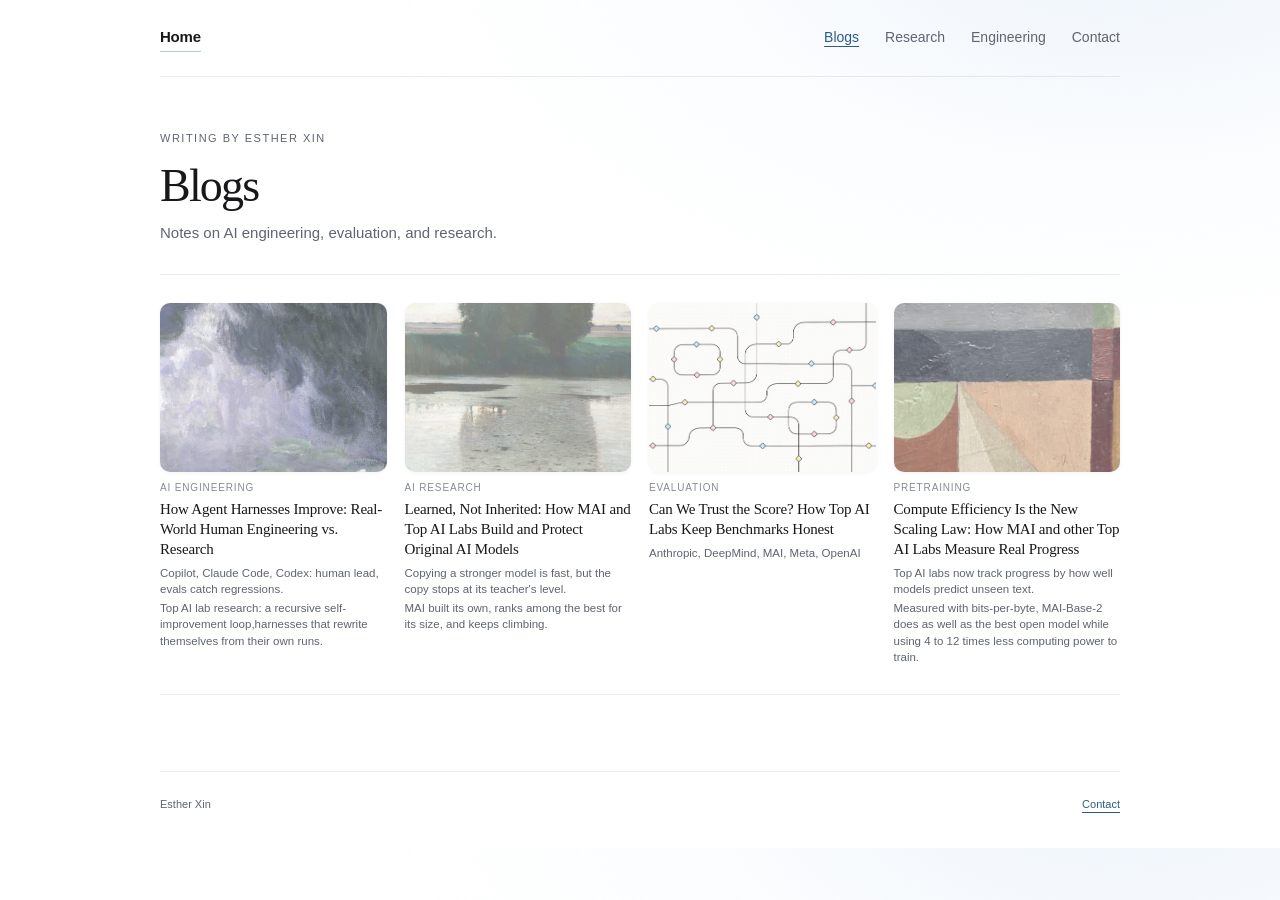
==== blogs/index.html @ 746613de "Add files via upload" ====
<!doctype html>
<html lang="en">
<head>
  <meta charset="utf-8">
  <meta name="viewport" content="width=device-width, initial-scale=1">
  <meta name="description" content="Writing by Esther Xin on AI engineering, evaluation, and research.">
  <meta name="theme-color" content="#ffffff">
  <title>Blogs | Esther Xin</title>
  <link rel="canonical" href="https://ethxin0011.github.io/blogs/">
  <link rel="stylesheet" href="../styles.css">
</head>
<body>
  <a class="skip-link" href="#main">Skip to content</a>
  <header class="site-header">
    <a class="wordmark" href="../">Home</a>
    <nav aria-label="Main navigation">
      <a href="./" aria-current="page">Blogs</a>
      <a href="../#research">Research</a>
      <a href="../#engineering">Engineering</a>
      <a href="../#contact">Contact</a>
    </nav>
  </header>
  <main id="main" class="blog-index">
    <header class="blog-masthead">
      <p class="eyebrow">Writing by Esther Xin</p>
      <h1>Blogs</h1>
      <p>Notes on AI engineering, evaluation, and research.</p>
    </header>
    <div class="blog-feed blog-grid">
      <article class="blog-card">
        <a class="blog-card-media" href="how-agent-harnesses-improve/" target="_blank" rel="noopener" tabindex="-1" aria-hidden="true">
          <img class="blog-card-image blog-card-image--soft" src="../assets/blogs/preview.png" alt="" width="630" height="560">
        </a>
        <div class="blog-card-copy">
          <p class="eyebrow">AI engineering</p>
          <h2><a href="how-agent-harnesses-improve/" target="_blank" rel="noopener">How Agent Harnesses Improve: Real-World Human Engineering vs. Research<span class="visually-hidden"> (opens in a new tab)</span></a></h2>
          <p class="blog-summary">
            <span>Copilot, Claude Code, Codex: human lead, evals catch regressions.</span>
            <span>Top AI lab research: a recursive self-improvement loop,harnesses that rewrite themselves from their own runs.</span>
          </p>
        </div>
      </article>

      <article class="blog-card">
        <a class="blog-card-media" href="learned-not-inherited/" target="_blank" rel="noopener" tabindex="-1" aria-hidden="true">
          <img class="blog-card-image blog-card-image--soft blog-card-image--top" src="../assets/blogs/blog2.png" alt="" width="768" height="825">
        </a>
        <div class="blog-card-copy">
          <p class="eyebrow">AI research</p>
          <h2><a href="learned-not-inherited/" target="_blank" rel="noopener">Learned, Not Inherited: How MAI and Top AI Labs Build and Protect Original AI Models<span class="visually-hidden"> (opens in a new tab)</span></a></h2>
          <p class="blog-summary">
            <span>Copying a stronger model is fast, but the copy stops at its teacher's level.</span>
            <span>MAI built its own, ranks among the best for its size, and keeps climbing.</span>
          </p>
        </div>
      </article>

      <article class="blog-card">
        <a class="blog-card-media" href="can-we-trust-the-score/" target="_blank" rel="noopener" tabindex="-1" aria-hidden="true">
          <img class="blog-card-image" src="../assets/blogs/blog3.png" alt="" width="1152" height="768">
        </a>
        <div class="blog-card-copy">
          <p class="eyebrow">Evaluation</p>
          <h2><a href="can-we-trust-the-score/" target="_blank" rel="noopener">Can We Trust the Score? How Top AI Labs Keep Benchmarks Honest<span class="visually-hidden"> (opens in a new tab)</span></a></h2>
          <p class="blog-summary">Anthropic, DeepMind, MAI, Meta, OpenAI</p>
        </div>
      </article>

      <article class="blog-card">
        <a class="blog-card-media" href="compute-efficiency-scaling-law/" target="_blank" rel="noopener" tabindex="-1" aria-hidden="true">
          <img class="blog-card-image blog-card-image--soft" src="../assets/blogs/blog4.png" alt="" width="988" height="450">
        </a>
        <div class="blog-card-copy">
          <p class="eyebrow">Pretraining</p>
          <h2><a href="compute-efficiency-scaling-law/" target="_blank" rel="noopener">Compute Efficiency Is the New Scaling Law: How MAI and other Top AI Labs Measure Real Progress<span class="visually-hidden"> (opens in a new tab)</span></a></h2>
          <p class="blog-summary">
            <span>Top AI labs now track progress by how well models predict unseen text.</span>
            <span>Measured with bits-per-byte, MAI-Base-2 does as well as the best open model while using 4 to 12 times less computing power to train.</span>
          </p>
        </div>
      </article>
    </div>
  </main>
  <footer>
    <span>Esther Xin</span>
    <a href="../#contact">Contact</a>
  </footer>
</body>
</html>
---- styles.css ----
:root {
  color-scheme: light;
  --paper: #ffffff;
  --surface: #f7f8fa;
  --surface-hover: #f0f3f8;
  --accent-soft: #eef4fb;
  --accent-bar: #6b93bd;
  --ink: #18181b;
  --muted: #5f6470;
  --subtle: #858b96;
  --link: #2c5b8a;
  --link-hover: #1d4268;
  --line: rgba(24, 24, 27, 0.08);
}
* { box-sizing: border-box; }
[hidden] { display: none !important; }
html { scroll-behavior: smooth; scroll-padding-top: 24px; }
body {
  margin: 0;
  background: radial-gradient(ellipse 1040px 580px at 88% -8%, rgba(206, 224, 244, 0.36) 0%, rgba(232, 241, 250, 0.14) 44%, transparent 74%), var(--paper);
  color: var(--ink);
  font-family: -apple-system, BlinkMacSystemFont, "Segoe UI", Inter, sans-serif;
  font-size: 15px;
  line-height: 1.68;
  -webkit-font-smoothing: antialiased;
}
a { color: var(--link); text-underline-offset: 4px; transition: color 160ms ease, border-color 160ms ease; }
a:hover { color: var(--link-hover); text-decoration-thickness: 1.5px; }
a:focus-visible { outline: 2px solid var(--link); outline-offset: 4px; border-radius: 3px; }
.site-header, main, footer { width: min(960px, calc(100% - 64px)); margin-inline: auto; }
.site-header { display: flex; justify-content: space-between; align-items: center; gap: 20px; padding: 24px 0; border-bottom: 1px solid var(--line); }
.wordmark { color: var(--ink); font-weight: 600; letter-spacing: -0.015em; text-decoration: none; border-bottom: 1.5px solid rgba(107, 147, 189, 0.5); padding-bottom: 2px; }
.wordmark:hover { color: var(--link); border-bottom-color: var(--link); }
nav { display: flex; gap: 26px; font-size: 14px; }
nav a { color: var(--muted); text-decoration: none; }
nav a:hover { color: var(--ink); text-decoration: none; }
.skip-link { position: absolute; left: 20px; top: -100px; padding: 8px 16px; background: white; z-index: 1; }
.skip-link:focus { top: 12px; }
.intro { display: grid; grid-template-columns: 235px 1fr; gap: 54px; align-items: start; padding: 70px 0 66px; }
.portrait { width: 100%; height: 294px; object-fit: cover; object-position: center 39%; border-radius: 3px; margin-top: 6px; }
.eyebrow { font-size: 11px; letter-spacing: 1.5px; text-transform: uppercase; color: var(--muted); margin: 0 0 13px; }
h1, h2, .intro-lead { font-family: Georgia, "Times New Roman", serif; font-weight: 400; }
h1 { font-size: clamp(38px, 6vw, 52px); letter-spacing: -1.8px; line-height: 1.08; margin: 0 0 19px; }
.intro-lead { font-size: 26px; line-height: 1.28; margin: 0 0 22px; color: var(--link); }
.intro p:not(.eyebrow):not(.intro-lead) { color: var(--muted); margin: 0 0 15px; font-size: 15px; }
.links { display: flex; flex-wrap: wrap; gap: 24px; margin-top: 24px; font-size: 14px; }
.links a { text-decoration: none; border-bottom: 1px solid var(--line); }
.links a:hover { border-color: var(--link); }
.section { padding: 45px 0 22px; border-top: 1px solid var(--line); }
.section-heading { display: flex; justify-content: space-between; align-items: baseline; gap: 16px; }
h2 { font-size: 34px; letter-spacing: -.8px; line-height: 1.2; margin: 0 0 16px; }
.section-note { font-size: 12px; color: var(--muted); }
.section-description { color: var(--muted); max-width: 720px; font-size: 15px; margin: 0 0 34px; }
.research-thread { margin: 0 0 38px; }
.research-thread > h3 { font-size: 24px; line-height: 1.35; font-weight: 600; letter-spacing: -.4px; color: var(--ink); margin: 30px 0 8px; padding-bottom: 15px; border-bottom: 1px solid var(--line); }
.paper { padding: 17px 0 21px; max-width: 870px; }
.paper + .paper { border-top: 1px solid var(--line); }
.paper-date { font-size: 12px; color: var(--muted); margin: 0 0 7px; }
.paper h4 { margin: 0 0 12px; font-size: 16px; line-height: 1.5; font-weight: 600; letter-spacing: -.1px; }
.paper h4 a { color: var(--ink); text-decoration: none; }
.paper h4 a:hover { color: var(--link); text-decoration: underline; }
.paper-findings { font-size: 14px; font-weight: 400; color: var(--ink); margin: 0; }
.paper-method { margin: 14px 0 0; padding-left: 15px; }
.paper-method :is(h3, h5) { font-size: 11px; line-height: 1.5; font-weight: 600; letter-spacing: .6px; text-transform: uppercase; color: var(--muted); margin: 0 0 4px; }
.paper-method p { font-size: 12px; line-height: 1.65; color: var(--muted); margin: 0; }
.paper-links { display: flex; gap: 22px; font-size: 13px; margin: 10px 0 0; }
.project h3 { font-size: 25px; letter-spacing: -.5px; line-height: 1.35; margin: 6px 0 14px; }
.project > p:not(.paper-date) { color: var(--muted); font-size: 15px; }
.project-metrics { display: grid; grid-template-columns: repeat(3, 1fr); margin: 28px 0; padding: 24px 0; border-block: 1px solid var(--line); }
.project-metrics div { padding: 0 22px; }
.project-metrics div:first-child { padding-left: 0; }
.project-metrics div + div { border-left: 1px solid var(--line); }
.project-metrics dt { font-family: Georgia, "Times New Roman", serif; font-size: 30px; line-height: 1.3; }
.project-metrics dd { margin: 9px 0 0; font-size: 12px; color: var(--muted); line-height: 1.6; }
.project-metrics dd span { color: var(--link); }
.architecture { margin: 28px 0 12px; }
.architecture img { display: block; width: 100%; height: auto; border: 1px solid var(--line); border-radius: 5px; background: white; }
figcaption { font-size: 12px; color: var(--muted); margin-top: 10px; }
.project > .project-note { font-size: 12px !important; max-width: 760px; margin-bottom: 30px; }
.contact { padding-bottom: 48px; }
.contact p { color: var(--muted); font-size: 15px; }
.contact-emails { display: grid; grid-template-columns: repeat(2, minmax(0, 1fr)); gap: 18px; margin-top: 25px; }
.email-card { display: flex; flex-direction: column; gap: 6px; padding: 20px 22px; background: var(--surface); border: 1px solid rgba(24, 24, 27, 0.05); border-radius: 10px; text-decoration: none; transition: background-color 180ms ease, border-color 180ms ease; }
.email-card:hover { border-color: rgba(44, 91, 138, 0.24); background: var(--surface-hover); }
.email-label { color: var(--subtle); font-size: 11px; letter-spacing: 0.9px; text-transform: uppercase; }
.contact-email { font-size: 18px; font-family: Georgia, "Times New Roman", serif; color: var(--ink); overflow-wrap: anywhere; }
.email-card:hover .contact-email { color: var(--link); }
footer { display: flex; justify-content: space-between; gap: 18px; padding: 23px 0 35px; border-top: 1px solid var(--line); font-size: 11px; color: var(--muted); }
@media (max-width: 680px) {
  .site-header, main, footer { width: calc(100% - 40px); }
  .site-header { padding: 22px 0; }
  nav { gap: 14px; font-size: 12px; }
  .intro { grid-template-columns: 1fr; gap: 28px; padding: 35px 0 40px; }
  .portrait { width: 180px; height: 218px; }
  .section-heading { flex-direction: column; gap: 0; margin-bottom: 18px; }
  h2 { font-size: 29px; margin-bottom: 7px; }
  .section { padding-top: 30px; }
  .research-thread > h3 { font-size: 21px; }
  .paper h4 { font-size: 15px; }
  .project-metrics dt { font-size: 23px; }
  .project-metrics div { padding: 0 12px; }
  .project-metrics dd { font-size: 11px; }
  .contact-emails { grid-template-columns: 1fr; }
  footer { flex-direction: column; gap: 4px; }
}
@media (max-width: 380px) {
  .site-header { align-items: start; flex-direction: column; gap: 10px; }
  .project-metrics { grid-template-columns: 1fr; gap: 16px; }
  .project-metrics div { padding: 0; }
  .project-metrics div + div { border-left: 0; padding-top: 16px; border-top: 1px solid var(--line); }
}
@media (prefers-reduced-motion: reduce) {
  html { scroll-behavior: auto; }
}
@media print {
  .site-header, .skip-link { display: none; }
  body { background: white; font-size: 11pt; }
  main, footer { width: 100%; }
  .intro { padding: 0 0 24px; }
  .portrait { width: 160px; height: 195px; }
  .section { padding-top: 24px; }
  .paper, .project-metrics { break-inside: avoid; }
}

.visually-hidden {
  position: absolute;
  width: 1px;
  height: 1px;
  padding: 0;
  margin: -1px;
  overflow: hidden;
  clip-path: inset(50%);
  white-space: nowrap;
}
.site-header nav { flex-wrap: wrap; row-gap: 5px; }
.site-header [aria-current="page"] { color: var(--link); text-decoration: underline; }
@media (min-width: 1121px) {
  body > .site-header:has(+ .smile-rail), .home-page, .home-page + footer {
    width: min(1120px, calc(100% - 144px));
  }
}

.work-board {
  --overview-height: max(920px, 100svh);
  margin: 20px 0 32px;
}
.work-board[data-view] {
  display: grid;
  grid-template-columns: 54px minmax(0, 1fr);
  grid-template-rows: auto auto auto auto auto auto;
  column-gap: 20px;
  row-gap: 14px;
  align-items: stretch;
}
.work-board[data-view] .work-rail,
.work-board[data-view] .work-panels {
  display: contents;
}
.blogs-topbar,
.research-topbar,
.engineering-topbar {
  grid-column: 2;
  margin: 0 0 -2px;
  padding: 0 20px;
  align-items: baseline;
  flex-direction: row;
}
.blogs-topbar { grid-row: 1; }
.research-topbar { grid-row: 3; }
.engineering-topbar { grid-row: 5; }
.blogs-topbar h2,
.research-topbar h2,
.engineering-topbar h2 {
  margin: 0;
  font-family: inherit;
  font-size: 16px;
  font-weight: 600;
  letter-spacing: -0.015em;
  line-height: 1.3;
  color: var(--ink);
}
.blogs-topbar h2:focus,
.research-topbar h2:focus,
.engineering-topbar h2:focus { outline: none; }
.work-rail button, .panel-toggle, .paper-dialog-controls button {
  color: var(--muted);
  font: inherit;
  font-size: 12.5px;
  cursor: pointer;
  transition: color 200ms ease, background 200ms ease, background-color 200ms ease, border-color 200ms ease, box-shadow 220ms ease, transform 180ms ease;
}
.work-rail button {
  display: block;
  width: 100%;
  height: 100%;
  min-height: 44px;
  padding: 0;
  border: 1px solid rgba(24, 24, 27, 0.055);
  border-radius: 14px;
  background: rgba(255, 255, 255, 0.9);
  box-shadow: 0 2px 10px rgba(24, 24, 27, 0.045), 0 1px 2px rgba(24, 24, 27, 0.03);
}
.work-rail button[data-work-toggle="blogs"] { grid-column: 1; grid-row: 2; }
.work-rail button[data-work-toggle="research"] { grid-column: 1; grid-row: 4; }
.work-rail button[data-work-toggle="engineering"] { grid-column: 1; grid-row: 6; }
#blogs { grid-column: 2; grid-row: 2; }
#research { grid-column: 2; grid-row: 4; }
#engineering { grid-column: 2; grid-row: 6; }

.work-rail button:hover {
  color: var(--ink);
  background: #f6fafd;
  border-color: rgba(44, 91, 138, 0.14);
  box-shadow: 0 6px 18px rgba(44, 91, 138, 0.08), 0 2px 4px rgba(24, 24, 27, 0.04);
  transform: translateY(-1px);
}
.work-rail button:active {
  transform: translateY(0) scale(0.992);
}
.work-rail button[aria-expanded="true"] {
  color: var(--link);
  background: linear-gradient(180deg, #eff6fc 0%, #e6f1fa 100%);
  border-color: rgba(44, 91, 138, 0.24);
  box-shadow: 0 10px 26px rgba(44, 91, 138, 0.13), 0 2px 6px rgba(24, 24, 27, 0.05);
  font-weight: 600;
}
.work-board button:focus-visible, .paper-dialog button:focus-visible {
  outline: 2px solid var(--link);
  outline-offset: 2px;
}
.panel-heading h2:focus { outline: none; }
.work-panel {
  padding: 18px 20px 12px;
  border: 0;
  border-radius: 14px;
  background: transparent;
  transition: background-color 220ms ease, box-shadow 220ms ease;
}
#blogs.work-panel,
#research.work-panel,
#engineering.work-panel {
  padding-top: 0;
}
#blogs.work-panel[data-state="expanded"],
#research.work-panel[data-state="expanded"],
#engineering.work-panel[data-state="expanded"] {
  padding-top: 16px;
}
.work-panel[data-state="expanded"] {
  padding-bottom: 18px;
  background: rgba(247, 250, 253, 0.65);
  box-shadow: 0 4px 20px rgba(44, 91, 138, 0.05);
}
.panel-heading { margin: 0 0 14px; align-items: baseline; flex-direction: row; }
.panel-heading h2 {
  margin: 0;
  font-family: inherit;
  font-size: 16px;
  font-weight: 600;
  letter-spacing: -0.015em;
  line-height: 1.3;
  color: var(--ink);
}
.panel-heading .section-note { margin: 0; font-size: 12px; color: var(--subtle); }
.section-link { flex: none; color: var(--link); text-decoration: none; font-size: 12.5px; }
.section-link:hover { color: var(--link-hover); text-decoration: underline; }
.work-panel[data-state="preview"] { display: flex; flex-direction: column; }
#blogs[data-state="preview"], #research[data-state="preview"] { min-height: calc(var(--overview-height) * .3); }
#engineering[data-state="preview"] { min-height: calc(var(--overview-height) * .2); }
.work-panel[data-state="folded"] {
  display: flex;
  justify-content: space-between;
  align-items: center;
  gap: 8px 14px;
  padding-block: 10px;
  flex-wrap: wrap;
}
.work-panel[data-state="folded"] .panel-heading { margin: 0; }
.work-panel[data-state="folded"] h2 { font-size: 14.5px; font-weight: 500; color: var(--muted); }
.work-panel[data-state="folded"] .section-note { display: none; }
.panel-toggle {
  align-self: flex-end;
  display: flex;
  align-items: center;
  gap: 6px;
  width: max-content;
  min-height: 36px;
  margin: auto 0 0 auto;
  padding: 4px 2px;
  border: 0;
  background: transparent;
  color: var(--subtle);
  font-size: 12px;
}
.panel-toggle:hover { color: var(--link); }
.toggle-icon {
  width: .45em;
  height: .45em;
  border: solid currentColor;
  border-width: 0 1.4px 1.4px 0;
  transform: translateY(-2px) rotate(45deg);
  transition: transform 180ms ease;
}
.panel-toggle[aria-expanded="true"] .toggle-icon { transform: translateY(2px) rotate(225deg); }

.blog-grid {
  display: grid;
  grid-template-columns: repeat(4, minmax(0, 1fr));
  gap: 14px;
  align-items: start;
}
.blog-card {
  display: flex;
  flex-direction: column;
  gap: 8px;
  min-width: 0;
}
.blog-card-media {
  display: block;
  overflow: hidden;
  border-radius: 10px;
  background: #f5f8fc;
  box-shadow: 0 1px 4px rgba(24, 24, 27, 0.05);
}
.blog-card-image {
  display: block;
  width: 100%;
  height: auto;
  aspect-ratio: 4 / 3;
  object-fit: cover;
  object-position: center;
  transition: transform 260ms ease, opacity 260ms ease, filter 260ms ease;
}
.blog-card-image--soft {
  opacity: 0.76;
  filter: brightness(1.06) saturate(0.86);
}
.blog-card-image--top { object-position: top; }
.blog-card:hover .blog-card-image { transform: scale(1.02); }
.blog-card:hover .blog-card-image--soft {
  opacity: 0.9;
  filter: brightness(1.02) saturate(0.95);
}
.blog-card-copy { min-width: 0; }
.blog-card-copy .eyebrow { margin-bottom: 3px; font-size: 10px; letter-spacing: 0.85px; color: var(--subtle); }
.blog-card h2, .blog-card h3 {
  margin: 0 0 5px;
  font: 400 13.5px/1.3 Georgia, "Times New Roman", serif;
  letter-spacing: -0.012em;
}
.blog-card a { color: var(--ink); text-decoration: none; }
.blog-card a:hover { color: var(--link); text-decoration: none; }
.blog-summary { color: var(--muted); font-size: 11px; line-height: 1.44; margin: 0; overflow-wrap: anywhere; }
.blog-summary span { display: block; }
.blog-summary span + span { margin-top: 2px; }
#blogs[data-state="preview"] .panel-content { margin: 0; }
#research[data-state="preview"] .panel-content { margin: auto 0; }
#blogs[data-state="expanded"] .panel-content { margin: 0 0 14px; }

.papers-ready .research-thread > .paper { display: none; }
.papers-ready #research-content {
  display: grid;
  grid-template-columns: repeat(2, minmax(0, 1fr));
  gap: 16px;
  align-items: start;
}
.papers-ready #research[data-state="preview"] .paper-card:nth-child(n+3) { display: none; }
.papers-ready .research-thread {
  min-width: 0;
  margin: 0;
}
.papers-ready .research-thread > h3 {
  margin: 0 0 8px;
  padding: 0;
  border: 0;
  font-size: 12px;
  font-weight: 550;
  letter-spacing: -0.005em;
  color: var(--subtle);
}
.paper-grid { display: grid; grid-template-columns: repeat(2, minmax(0, 1fr)); gap: 10px; align-items: stretch; }
.paper-card {
  position: relative;
  display: flex;
  flex-direction: column;
  min-width: 0;
  padding: 13px 14px 12px;
  border: 1px solid rgba(24, 24, 27, 0.05);
  border-radius: 10px;
  background: var(--surface);
  transition: background-color 180ms ease, border-color 180ms ease;
}
.paper-card:hover, .paper-card:focus-within { border-color: rgba(44, 91, 138, 0.22); background: var(--surface-hover); }
.paper-card h4 { margin: 0 0 6px; font-size: 12.5px; font-weight: 600; line-height: 1.42; letter-spacing: -0.005em; overflow-wrap: anywhere; }
.paper-card-button {
  padding: 0;
  border: 0;
  background: none;
  color: var(--ink);
  cursor: pointer;
  font: inherit;
  text-align: left;
}
.paper-card:hover .paper-card-button { color: var(--link); }
.paper-card-button::after { content: ""; position: absolute; inset: 0; }
.paper-card .paper-date { font-size: 11px; color: var(--subtle); margin-bottom: 4px; }
.paper-card .paper-findings { color: var(--muted); font-size: 11.5px; line-height: 1.5; }
.paper-card .paper-links {
  position: relative;
  z-index: 2;
  margin: auto 0 0;
  padding-top: 8px;
  border-top: 1px solid rgba(24, 24, 27, 0.055);
  display: flex;
  flex-wrap: wrap;
  gap: 14px;
  font-size: 11.5px;
}
.paper-card .paper-links a {
  text-decoration: none;
  font-weight: 500;
}
.paper-card .paper-links a:hover {
  text-decoration: underline;
}
#research[data-state="preview"] .paper-findings,
#engineering[data-state="preview"] .project > p:not(.paper-date, .project-note) {
  display: -webkit-box;
  overflow: hidden;
  -webkit-box-orient: vertical;
  -webkit-line-clamp: 2;
}

#engineering[data-state="preview"] .section-description, #engineering[data-state="preview"] .architecture,
#engineering[data-state="preview"] .project > .project-note { display: none; }
#engineering[data-state="preview"] .project > p:not(.paper-date):not(.project-note) {
  margin: 0;
  font-size: 13px;
  line-height: 1.45;
  -webkit-line-clamp: 2;
}
#engineering[data-state="preview"] .project h3 { margin: 0 0 5px; font-size: 17px; }
#engineering[data-state="preview"] .project-metrics { margin: 8px 0 0; padding: 8px 0 0; border-bottom: 0; }
#engineering[data-state="preview"] .project-metrics dt { font-size: 20px; }
#engineering[data-state="preview"] .project-metrics dd { margin-top: 4px; }
@media (min-width: 1050px) {
  #engineering[data-state="preview"] .project {
    display: grid;
    grid-template-columns: minmax(0, 1fr) minmax(0, 1.3fr);
    column-gap: 18px;
  }
  #engineering[data-state="preview"] .project-metrics {
    grid-column: 2;
    grid-row: 1 / span 3;
    align-self: center;
    margin: 0;
    padding: 0 0 0 14px;
    border-block: 0;
    border-inline-start: 1px solid var(--line);
  }
  #engineering[data-state="preview"] .project-metrics div { padding-inline: 8px; }
}

.paper-dialog {
  width: min(650px, calc(100% - 32px));
  max-height: calc(100% - 32px);
  margin: auto;
  padding: 0 24px 20px;
  border: 1px solid rgba(24, 24, 27, 0.08);
  border-radius: 14px;
  background: var(--paper);
  color: var(--ink);
  box-shadow: 0 20px 60px rgba(24, 24, 27, 0.12);
  overscroll-behavior: contain;
}
.paper-dialog::backdrop { background: rgba(24, 24, 27, 0.28); backdrop-filter: blur(2px); }
html:has(.paper-dialog[open]) { overflow: hidden; }
.paper-dialog-controls {
  position: sticky;
  top: 0;
  display: flex;
  justify-content: flex-end;
  padding: 12px 0 4px;
  background: var(--paper);
}
.paper-dialog-controls button { border: 1px solid var(--line); border-radius: 8px; background: var(--surface); padding: 5px 12px; }
.paper-dialog-controls button:hover { color: var(--ink); border-color: rgba(44, 91, 138, 0.28); background: var(--surface-hover); }
.paper-dialog .paper { padding-top: 0; }
.paper-dialog h2 { margin: 0 0 12px; font-size: clamp(22px, 3.6vw, 28px); }
.paper-dialog h2 a { color: var(--ink); text-decoration-thickness: 1px; }

.home-page .intro {
  grid-template-columns: 96px minmax(0, 1fr);
  gap: 18px;
  min-height: calc(max(920px, 100svh) * .2);
  padding: 22px 0;
  border-top: 1px solid var(--line);
}
.home-page .portrait { width: 96px; height: 116px; margin-top: 2px; border-radius: 8px; }
.intro-copy { min-width: 0; }
.intro-copy .eyebrow { margin-bottom: 3px; color: var(--subtle); }
.intro-copy h2 { font-size: 24px; margin: 0 0 4px; }
.intro-copy .intro-lead { font-family: inherit; font-size: 13px; font-weight: 600; line-height: 1.5; margin: 0 0 5px; color: var(--link); }
.intro .intro-copy p:not(.eyebrow):not(.intro-lead) { font-size: 13px; line-height: 1.55; margin: 0 0 4px; }
.intro .intro-copy .credentials { margin: 8px 0; }
.intro-copy .credential { padding: 6px 10px; gap: 8px; }
.intro-copy .credential-logo { width: 22px; height: 22px; flex-basis: 22px; }
.intro-copy .credential-copy { gap: 0; }
.intro-copy .credential-name { font-size: 12px; }
.intro-copy .links { margin-top: 8px; font-size: 13px; gap: 10px 16px; }
@media (min-width: 980px) {
  .intro-copy { display: grid; grid-template-columns: minmax(0, 1.35fr) minmax(0, 1fr); column-gap: 26px; }
  .intro-copy > :not(.credentials) { grid-column: 1; }
  .intro .intro-copy .credentials { grid-column: 2; grid-row: 1 / span 7; align-self: start; margin: 0; }
}

.blog-index, .blog-article { padding-block: 44px 76px; }
.blog-masthead { padding-block: 8px 28px; }
.blog-masthead h1 { margin-bottom: 10px; font-size: clamp(34px, 5vw, 46px); }
.blog-masthead > p:last-child { color: var(--muted); margin: 0; font-size: 15px; }
.blog-feed { border-block: 1px solid var(--line); padding-block: 28px; }
.blog-feed.blog-grid { gap: 18px; }
.blog-feed .blog-card h2 { font-size: 15px; line-height: 1.32; }
.blog-feed .blog-summary { font-size: 11.5px; }
.article-masthead { max-width: 820px; margin-inline: auto; padding-bottom: 26px; border-bottom: 1px solid var(--line); }
.article-back { display: inline-block; font-size: 13.5px; margin-bottom: 20px; color: var(--muted); text-decoration: none; }
.article-back:hover { color: var(--ink); }
.article-masthead h1 { text-wrap: balance; font-size: clamp(32px, 4.6vw, 44px); letter-spacing: -0.025em; }
.article-masthead .eyebrow { margin-bottom: 8px; color: var(--subtle); }
.article-byline { margin: 0; color: var(--muted); font-size: 13.5px; }
.article-body { max-width: min(100%, 68ch); margin: 26px auto 0; overflow-wrap: anywhere; font-size: 15.5px; line-height: 1.72; }
.article-subtitle { margin: 0 0 20px; color: var(--muted); }
.article-diagram { margin: 0 0 30px; }
.article-diagram img { display: block; width: 100%; height: auto; border: 1px solid var(--line); border-radius: 10px; }
.article-chart-row {
  display: grid;
  grid-template-columns: repeat(2, minmax(0, 1fr));
  gap: 16px;
  align-items: start;
  margin: 22px 0 28px;
}
.article-chart-row .article-diagram { margin: 0; }
.article-chart-inline { margin: 20px 0 22px; }
.article-body section { margin: 0 0 26px; }
.article-body h2 { font-family: inherit; font-size: 18px; font-weight: 650; letter-spacing: -0.015em; margin: 0 0 6px; color: var(--ink); }
.article-body section p { margin: 0 0 6px; }
.article-body ul { margin: 8px 0 0; padding-inline-start: 1.35em; }
.article-body li + li { margin-top: 5px; }
.article-takeaway { margin: 0; padding: 18px 20px; border-radius: 10px; background: var(--surface); border: 1px solid rgba(24, 24, 27, 0.05); }

@media (min-width: 851px) {
  body:has(.work-board[data-view="overview"]) {
    height: 100dvh;
    display: flex;
    flex-direction: column;
    overflow: hidden;
  }
  body:has(.work-board[data-view="overview"]) > .site-header {
    flex: 0 0 auto;
    padding: clamp(8px, 1.3vh, 16px) 0;
  }
  body:has(.work-board[data-view="overview"]) > main.home-page {
    flex: 1 1 0;
    min-height: 0;
    display: flex;
    flex-direction: column;
    justify-content: space-between;
    gap: clamp(4px, 0.8vh, 10px);
    padding-block: clamp(6px, 0.9vh, 12px) clamp(4px, 0.6vh, 8px);
  }
  body:has(.work-board[data-view="overview"]) .work-board[data-view="overview"] {
    flex: 1 1 0;
    min-height: 0;
    margin: 0;
    grid-template-rows: auto minmax(0, 3.05fr) auto minmax(0, 3.1fr) auto minmax(0, 1.55fr);
    row-gap: clamp(4px, 0.65vh, 9px);
  }
  body:has(.work-board[data-view="overview"]) .blogs-topbar,
  body:has(.work-board[data-view="overview"]) .research-topbar,
  body:has(.work-board[data-view="overview"]) .engineering-topbar {
    margin: 0;
  }
  body:has(.work-board[data-view="overview"]) .blogs-topbar h2,
  body:has(.work-board[data-view="overview"]) .research-topbar h2,
  body:has(.work-board[data-view="overview"]) .engineering-topbar h2,
  body:has(.work-board[data-view="overview"]) .panel-heading h2 {
    font-size: clamp(13.5px, 1.65vh, 16px);
  }
  body:has(.work-board[data-view="overview"]) .work-rail button {
    min-height: 0;
    padding: 0;
  }
  body:has(.work-board[data-view="overview"]) .work-panel[data-state="preview"] {
    min-height: 0 !important;
    overflow: hidden;
    padding: 0 16px clamp(4px, 0.5vh, 8px);
  }
  body:has(.work-board[data-view="overview"]) #blogs[data-state="preview"],
  body:has(.work-board[data-view="overview"]) #research[data-state="preview"],
  body:has(.work-board[data-view="overview"]) #engineering[data-state="preview"] {
    padding-top: 0;
  }
  body:has(.work-board[data-view="overview"]) .panel-heading {
    margin-bottom: clamp(4px, 0.7vh, 10px);
  }
  body:has(.work-board[data-view="overview"]) .panel-toggle {
    min-height: 20px;
    padding: 0 2px;
    font-size: clamp(10.5px, 1.2vh, 11.5px);
  }
  body:has(.work-board[data-view="overview"]) #blogs[data-state="preview"] .panel-content {
    flex: 1 1 0;
    min-height: 0;
    overflow: hidden;
  }
  body:has(.work-board[data-view="overview"]) #blogs[data-state="preview"] .blog-grid {
    gap: clamp(10px, 1.2vw, 14px);
  }
  body:has(.work-board[data-view="overview"]) #blogs[data-state="preview"] .blog-card {
    gap: clamp(4px, 0.6vh, 7px);
  }
  body:has(.work-board[data-view="overview"]) #blogs[data-state="preview"] .blog-card-image {
    aspect-ratio: auto;
    height: var(--blog-img-h, clamp(52px, 10vh, 114px));
  }
  body:has(.work-board[data-view="overview"]) #blogs[data-state="preview"] .blog-card-copy .eyebrow {
    margin-bottom: 2px;
    font-size: clamp(8.5px, 1vh, 9.5px);
  }
  body:has(.work-board[data-view="overview"]) #blogs[data-state="preview"] .blog-card h3 {
    margin-bottom: clamp(2px, 0.3vh, 4px);
    font-size: var(--blog-title-size, clamp(10.5px, 1.25vh, 12.5px));
    line-height: 1.22;
  }
  body:has(.work-board[data-view="overview"]) #blogs[data-state="preview"] .blog-summary {
    font-size: var(--blog-summary-size, clamp(9.2px, 1.05vh, 10.5px));
    line-height: 1.3;
  }
  body:has(.work-board[data-view="overview"]) #blogs[data-state="preview"] .blog-summary span {
    display: block;
  }
  body:has(.work-board[data-view="overview"]) #blogs[data-state="preview"] .blog-summary span + span {
    margin-top: 2px;
  }
  body:has(.work-board[data-view="overview"]) #research[data-state="preview"] .panel-content {
    flex: 1 1 0;
    min-height: 0;
    margin: 0;
    display: grid;
    grid-template-columns: repeat(2, minmax(0, 1fr));
    gap: 14px;
    align-items: stretch;
    overflow: hidden;
  }
  body:has(.work-board[data-view="overview"]) #research[data-state="preview"] .research-thread {
    min-width: 0;
    min-height: 0;
    display: flex;
    flex-direction: column;
    margin: 0;
  }
  body:has(.work-board[data-view="overview"]) #research[data-state="preview"] .paper-card:nth-child(n+3) {
    display: none;
  }
  body:has(.work-board[data-view="overview"]) #research[data-state="preview"] .paper-grid {
    flex: 1 1 0;
    min-height: 0;
    gap: 8px;
  }
  body:has(.work-board[data-view="overview"]) #research[data-state="preview"] .research-thread > h3 {
    margin-bottom: clamp(4px, 0.55vh, 7px);
    font-size: clamp(9.5px, 1.15vh, 11.5px);
    white-space: nowrap;
    overflow: hidden;
    text-overflow: ellipsis;
  }
  body:has(.work-board[data-view="overview"]) #research[data-state="preview"] .paper-card {
    padding: clamp(6px, 0.9vh, 11px) 10px clamp(6px, 0.8vh, 10px);
  }
  body:has(.work-board[data-view="overview"]) #research[data-state="preview"] .paper-card .paper-links {
    padding-top: clamp(4px, 0.6vh, 7px);
    gap: 10px;
    font-size: clamp(9.5px, 1.1vh, 11px);
  }
  body:has(.work-board[data-view="overview"]) #research[data-state="preview"] .paper-card .paper-date {
    margin-bottom: 2px;
    font-size: clamp(9px, 1vh, 10px);
  }
  body:has(.work-board[data-view="overview"]) #research[data-state="preview"] .paper-card h4 {
    margin-bottom: 4px;
    font-size: clamp(10.5px, 1.24vh, 12px);
    line-height: 1.28;
  }
  body:has(.work-board[data-view="overview"]) #research[data-state="preview"] .paper-card-button {
    display: -webkit-box;
    overflow: hidden;
    -webkit-box-orient: vertical;
    -webkit-line-clamp: 3;
  }
  body:has(.work-board[data-view="overview"]) #research[data-state="preview"] .paper-card .paper-findings {
    font-size: clamp(9.5px, 1.1vh, 11px);
    line-height: 1.36;
    -webkit-line-clamp: 3;
  }
  body:has(.work-board[data-view="overview"]) #engineering[data-state="preview"] .panel-content {
    flex: 1 1 0;
    min-height: 0;
    display: flex;
    align-items: center;
    overflow: hidden;
  }
  body:has(.work-board[data-view="overview"]) #engineering[data-state="preview"] .project {
    width: 100%;
    display: grid;
    grid-template-columns: minmax(0, 1fr) minmax(0, 1.25fr);
    column-gap: 18px;
  }
  body:has(.work-board[data-view="overview"]) #engineering[data-state="preview"] .project-metrics {
    grid-column: 2;
    grid-row: 1 / span 3;
    align-self: center;
    margin: 0;
    padding: 0 0 0 14px;
    border-block: 0;
    border-inline-start: 1px solid var(--line);
  }
  body:has(.work-board[data-view="overview"]) #engineering[data-state="preview"] .project-metrics div {
    padding-inline: 8px;
  }
  body:has(.work-board[data-view="overview"]) #engineering[data-state="preview"] .paper-date {
    margin-bottom: 2px;
    font-size: clamp(9.5px, 1.1vh, 11px);
  }
  body:has(.work-board[data-view="overview"]) #engineering[data-state="preview"] .project h3 {
    margin: 0 0 2px;
    font-size: clamp(13px, 1.65vh, 16px);
  }
  body:has(.work-board[data-view="overview"]) #engineering[data-state="preview"] .project > p:not(.paper-date):not(.project-note) {
    font-size: clamp(10.5px, 1.25vh, 12.5px);
    line-height: 1.36;
  }
  body:has(.work-board[data-view="overview"]) #engineering[data-state="preview"] .project-metrics dt {
    font-size: clamp(14px, 1.9vh, 19px);
    line-height: 1.2;
  }
  body:has(.work-board[data-view="overview"]) #engineering[data-state="preview"] .project-metrics dd {
    margin-top: 2px;
    font-size: clamp(9.5px, 1.12vh, 11px);
    line-height: 1.32;
  }

  /* Compact bottom profile (~18-20% viewport) + single-row contact strip */
  body:has(.work-board[data-view="overview"]) .home-page .intro {
    flex: 0 0 auto;
    min-height: 0;
    grid-template-columns: clamp(54px, 7.2vh, 80px) minmax(0, 1fr);
    gap: 14px;
    align-items: center;
    padding: clamp(7px, 1vh, 12px) 0 clamp(4px, 0.6vh, 8px);
  }
  body:has(.work-board[data-view="overview"]) .home-page .portrait {
    width: clamp(54px, 7.2vh, 80px);
    height: clamp(66px, 8.8vh, 96px);
    margin: 0;
  }
  body:has(.work-board[data-view="overview"]) .intro-copy {
    display: grid;
    grid-template-columns: minmax(0, 1.4fr) minmax(0, 1fr);
    column-gap: 20px;
    align-items: center;
  }
  body:has(.work-board[data-view="overview"]) .intro-copy > :not(.credentials) {
    grid-column: 1;
  }
  body:has(.work-board[data-view="overview"]) .intro-copy .eyebrow {
    margin-bottom: 1px;
    font-size: clamp(9px, 1.05vh, 10.5px);
  }
  body:has(.work-board[data-view="overview"]) .intro-copy h2 {
    font-size: clamp(16px, 2.1vh, 21px);
    margin: 0 0 2px;
    line-height: 1.15;
  }
  body:has(.work-board[data-view="overview"]) .intro-copy .intro-lead {
    font-size: clamp(10.5px, 1.25vh, 12px);
    line-height: 1.3;
    margin: 0 0 3px;
  }
  body:has(.work-board[data-view="overview"]) .intro .intro-copy p:not(.eyebrow):not(.intro-lead) {
    font-size: clamp(10px, 1.2vh, 11.5px);
    line-height: 1.35;
    margin: 0 0 2px;
  }
  body:has(.work-board[data-view="overview"]) .intro .intro-copy p:has(img) {
    display: none;
  }
  body:has(.work-board[data-view="overview"]) .intro-copy .links {
    margin-top: 3px;
    font-size: clamp(10.5px, 1.2vh, 12px);
    gap: 14px;
  }
  body:has(.work-board[data-view="overview"]) .intro .intro-copy .credentials {
    grid-column: 2;
    grid-row: 1 / span 6;
    align-self: center;
    margin: 0;
  }
  body:has(.work-board[data-view="overview"]) .intro-copy .credential {
    padding: clamp(3px, 0.45vh, 5px) 8px;
    gap: 7px;
  }
  body:has(.work-board[data-view="overview"]) .intro-copy .credential-logo {
    width: 18px;
    height: 18px;
    flex-basis: 18px;
    margin-top: 1px;
  }
  body:has(.work-board[data-view="overview"]) .intro-copy .credential-name {
    font-size: clamp(10px, 1.18vh, 11.5px);
    line-height: 1.25;
  }
  body:has(.work-board[data-view="overview"]) .intro-copy .credential-details {
    font-size: clamp(9px, 1.05vh, 10.5px);
    line-height: 1.25;
  }

  body:has(.work-board[data-view="overview"]) .contact {
    flex: 0 0 auto;
    display: flex;
    align-items: center;
    justify-content: space-between;
    gap: 10px;
    padding: 4px 0 2px;
    border-top: 1px solid var(--line);
  }
  body:has(.work-board[data-view="overview"]) .contact h2 {
    margin: 0;
    font-family: inherit;
    font-size: 11px;
    font-weight: 600;
    color: var(--muted);
  }
  body:has(.work-board[data-view="overview"]) .contact > p,
  body:has(.work-board[data-view="overview"]) .contact .links {
    display: none;
  }
  body:has(.work-board[data-view="overview"]) .contact-emails {
    display: flex;
    align-items: center;
    gap: 8px;
    margin: 0;
  }
  body:has(.work-board[data-view="overview"]) .email-card {
    flex-direction: row;
    align-items: baseline;
    gap: 6px;
    padding: 2px 8px;
    border-radius: 6px;
  }
  body:has(.work-board[data-view="overview"]) .email-label {
    font-size: 8.5px;
  }
  body:has(.work-board[data-view="overview"]) .contact-email {
    font-family: inherit;
    font-size: 10.5px;
  }
  body:has(.work-board[data-view="overview"]) > footer {
    flex: 0 0 auto;
    padding: clamp(5px, 0.8vh, 9px) 0;
    font-size: 10.5px;
  }
}
@media (min-width: 851px) and (max-height: 820px) {
  body:has(.work-board[data-view="overview"]) #blogs[data-state="preview"] .blog-card-image { height: var(--blog-img-h, clamp(42px, 7.2vh, 66px)); }
  body:has(.work-board[data-view="overview"]) #research[data-state="preview"] .paper-card-button,
  body:has(.work-board[data-view="overview"]) #research[data-state="preview"] .paper-card .paper-findings { -webkit-line-clamp: 2; }
  body:has(.work-board[data-view="overview"]) #engineering[data-state="preview"] .project > p:not(.paper-date):not(.project-note) { -webkit-line-clamp: 1; }
}

@media (max-width: 850px) {
  .papers-ready #research-content { grid-template-columns: 1fr; }
  .work-board[data-view] {
    display: block;
  }
  .blogs-topbar,
  .research-topbar,
  .engineering-topbar { padding: 0; margin: 0 0 10px; }
  .work-board[data-view] .work-rail {
    display: grid;
    grid-template-columns: repeat(3, minmax(0, 1fr));
    gap: 4px;
    padding: 4px;
    margin-bottom: 12px;
    border-radius: 10px;
    background: var(--surface);
  }
  .work-board[data-view] .work-panels {
    display: block;
  }
  .work-rail button {
    height: 14px;
    min-height: 14px;
    padding: 0;
    border: 0;
    border-radius: 7px;
    box-shadow: none;
  }
  .work-rail button br { display: none; }
  .work-rail button[data-work-toggle] { grid-column: auto; grid-row: auto; border-top: 0; }
  .work-rail button[aria-expanded="true"] {
    background: var(--paper);
    box-shadow: 0 1px 2px rgba(24, 24, 27, 0.08);
  }
  #blogs[data-state="preview"], #research[data-state="preview"], #engineering[data-state="preview"], .home-page .intro { min-height: 0; }
}
@media (max-width: 960px) {
  .blog-grid { grid-template-columns: repeat(2, minmax(0, 1fr)); gap: 16px; }
}
@media (max-width: 680px) {
  .blog-grid { grid-template-columns: 1fr; gap: 20px; }
  .article-chart-row { grid-template-columns: 1fr; }
}
@media (max-width: 580px) {
  .work-board { margin-top: 14px; }
  .work-panel { padding-inline: 0; }
  .panel-heading { align-items: flex-start; flex-wrap: wrap; }
  .work-rail button { padding-inline: 4px; font-size: 12px; overflow-wrap: anywhere; }
  .paper-grid { grid-template-columns: 1fr; }
  .paper-card h4 { font-size: 12.5px; }
  .home-page .intro { grid-template-columns: 60px minmax(0, 1fr); gap: 12px; }
  .home-page .portrait { width: 60px; height: 76px; }
  .blog-index, .blog-article { padding-block: 24px 44px; }
  .article-masthead h1 { font-size: clamp(28px, 8vw, 40px); letter-spacing: -0.02em; }
  .article-body h2 { margin-bottom: 6px; }
}

@media print {
  .work-board[data-view], .work-board[data-view] .work-panels { display: block; }
  .work-board[data-view] .work-rail, .panel-toggle { display: none !important; }
  .work-panel[data-state] { display: block; }
  .work-panel .panel-content[hidden], .papers-ready .research-thread > .paper,
  .papers-ready #research[data-state="preview"] .research-thread + .research-thread,
  #engineering[data-state="preview"] :is(.section-description, .architecture, .project > .project-note) { display: block !important; }
  #engineering[data-state="preview"] .project > p:not(.paper-date) { display: block; }
  #engineering[data-state="preview"] .project { display: block; }
  .paper-grid { display: none; }
  #blogs[data-state="preview"], #research[data-state="preview"], #engineering[data-state="preview"], .home-page .intro { min-height: 0; }
}
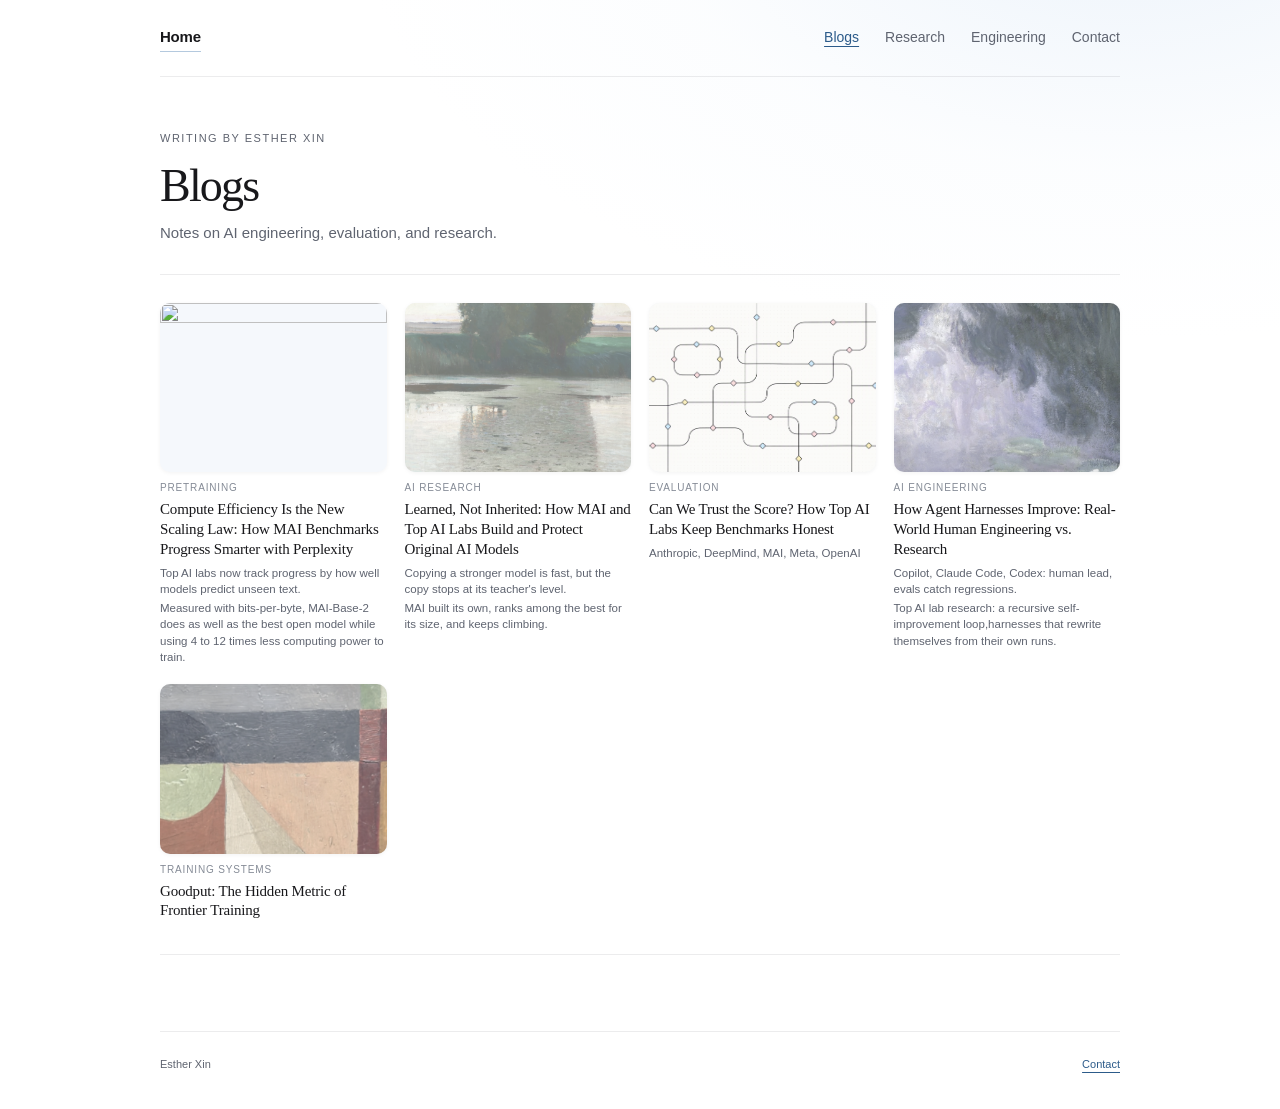
==== commit 370f5007: "Add files via upload" ====
--- a/blogs/index.html
+++ b/blogs/index.html
@@ -28,15 +28,15 @@
     </header>
     <div class="blog-feed blog-grid">
       <article class="blog-card">
-        <a class="blog-card-media" href="how-agent-harnesses-improve/" target="_blank" rel="noopener" tabindex="-1" aria-hidden="true">
-          <img class="blog-card-image blog-card-image--soft" src="../assets/blogs/preview.png" alt="" width="630" height="560">
+        <a class="blog-card-media" href="compute-efficiency-scaling-law/" target="_blank" rel="noopener" tabindex="-1" aria-hidden="true">
+          <img class="blog-card-image" src="../assets/blogs/perplexity-cover.webp" alt="">
         </a>
         <div class="blog-card-copy">
-          <p class="eyebrow">AI engineering</p>
-          <h2><a href="how-agent-harnesses-improve/" target="_blank" rel="noopener">How Agent Harnesses Improve: Real-World Human Engineering vs. Research<span class="visually-hidden"> (opens in a new tab)</span></a></h2>
+          <p class="eyebrow">Pretraining</p>
+          <h2><a href="compute-efficiency-scaling-law/" target="_blank" rel="noopener">Compute Efficiency Is the New Scaling Law: How MAI Benchmarks Progress Smarter with Perplexity<span class="visually-hidden"> (opens in a new tab)</span></a></h2>
           <p class="blog-summary">
-            <span>Copilot, Claude Code, Codex: human lead, evals catch regressions.</span>
-            <span>Top AI lab research: a recursive self-improvement loop,harnesses that rewrite themselves from their own runs.</span>
+            <span>Top AI labs now track progress by how well models predict unseen text.</span>
+            <span>Measured with bits-per-byte, MAI-Base-2 does as well as the best open model while using 4 to 12 times less computing power to train.</span>
           </p>
         </div>
       </article>
@@ -67,16 +67,26 @@
       </article>
 
       <article class="blog-card">
-        <a class="blog-card-media" href="compute-efficiency-scaling-law/" target="_blank" rel="noopener" tabindex="-1" aria-hidden="true">
+        <a class="blog-card-media" href="how-agent-harnesses-improve/" target="_blank" rel="noopener" tabindex="-1" aria-hidden="true">
+          <img class="blog-card-image blog-card-image--soft" src="../assets/blogs/preview.png" alt="" width="630" height="560">
+        </a>
+        <div class="blog-card-copy">
+          <p class="eyebrow">AI engineering</p>
+          <h2><a href="how-agent-harnesses-improve/" target="_blank" rel="noopener">How Agent Harnesses Improve: Real-World Human Engineering vs. Research<span class="visually-hidden"> (opens in a new tab)</span></a></h2>
+          <p class="blog-summary">
+            <span>Copilot, Claude Code, Codex: human lead, evals catch regressions.</span>
+            <span>Top AI lab research: a recursive self-improvement loop,harnesses that rewrite themselves from their own runs.</span>
+          </p>
+        </div>
+      </article>
+
+      <article class="blog-card">
+        <a class="blog-card-media" href="goodput-hidden-metric/" target="_blank" rel="noopener" tabindex="-1" aria-hidden="true">
           <img class="blog-card-image blog-card-image--soft" src="../assets/blogs/blog4.png" alt="" width="988" height="450">
         </a>
         <div class="blog-card-copy">
-          <p class="eyebrow">Pretraining</p>
-          <h2><a href="compute-efficiency-scaling-law/" target="_blank" rel="noopener">Compute Efficiency Is the New Scaling Law: How MAI and other Top AI Labs Measure Real Progress<span class="visually-hidden"> (opens in a new tab)</span></a></h2>
-          <p class="blog-summary">
-            <span>Top AI labs now track progress by how well models predict unseen text.</span>
-            <span>Measured with bits-per-byte, MAI-Base-2 does as well as the best open model while using 4 to 12 times less computing power to train.</span>
-          </p>
+          <p class="eyebrow">Training systems</p>
+          <h2><a href="goodput-hidden-metric/" target="_blank" rel="noopener">Goodput: The Hidden Metric of Frontier Training<span class="visually-hidden"> (opens in a new tab)</span></a></h2>
         </div>
       </article>
     </div>
--- a/styles.css
+++ b/styles.css
@@ -354,6 +354,7 @@
 .blog-summary span { display: block; }
 .blog-summary span + span { margin-top: 2px; }
 #blogs[data-state="preview"] .panel-content { margin: 0; }
+#blogs[data-state="preview"] .blog-card:nth-child(n+5) { display: none; }
 #research[data-state="preview"] .panel-content { margin: auto 0; }
 #blogs[data-state="expanded"] .panel-content { margin: 0 0 14px; }
 
@@ -544,8 +545,29 @@
 .article-body section { margin: 0 0 26px; }
 .article-body h2 { font-family: inherit; font-size: 18px; font-weight: 650; letter-spacing: -0.015em; margin: 0 0 6px; color: var(--ink); }
 .article-body section p { margin: 0 0 6px; }
-.article-body ul { margin: 8px 0 0; padding-inline-start: 1.35em; }
+.article-body ul, .article-body ol { margin: 8px 0 0; padding-inline-start: 1.35em; }
 .article-body li + li { margin-top: 5px; }
+.article-table-wrap { margin: 12px 0 0; overflow-x: auto; }
+.article-table {
+  width: 100%;
+  border-collapse: collapse;
+  font-size: 13.5px;
+  line-height: 1.5;
+}
+.article-table th,
+.article-table td {
+  padding: 10px 12px;
+  text-align: left;
+  vertical-align: top;
+  border-bottom: 1px solid var(--line);
+}
+.article-table th {
+  font-size: 12px;
+  font-weight: 600;
+  color: var(--muted);
+  background: var(--surface);
+}
+.article-table td:first-child { font-weight: 600; white-space: nowrap; }
 .article-takeaway { margin: 0; padding: 18px 20px; border-radius: 10px; background: var(--surface); border: 1px solid rgba(24, 24, 27, 0.05); }
 
 @media (min-width: 851px) {
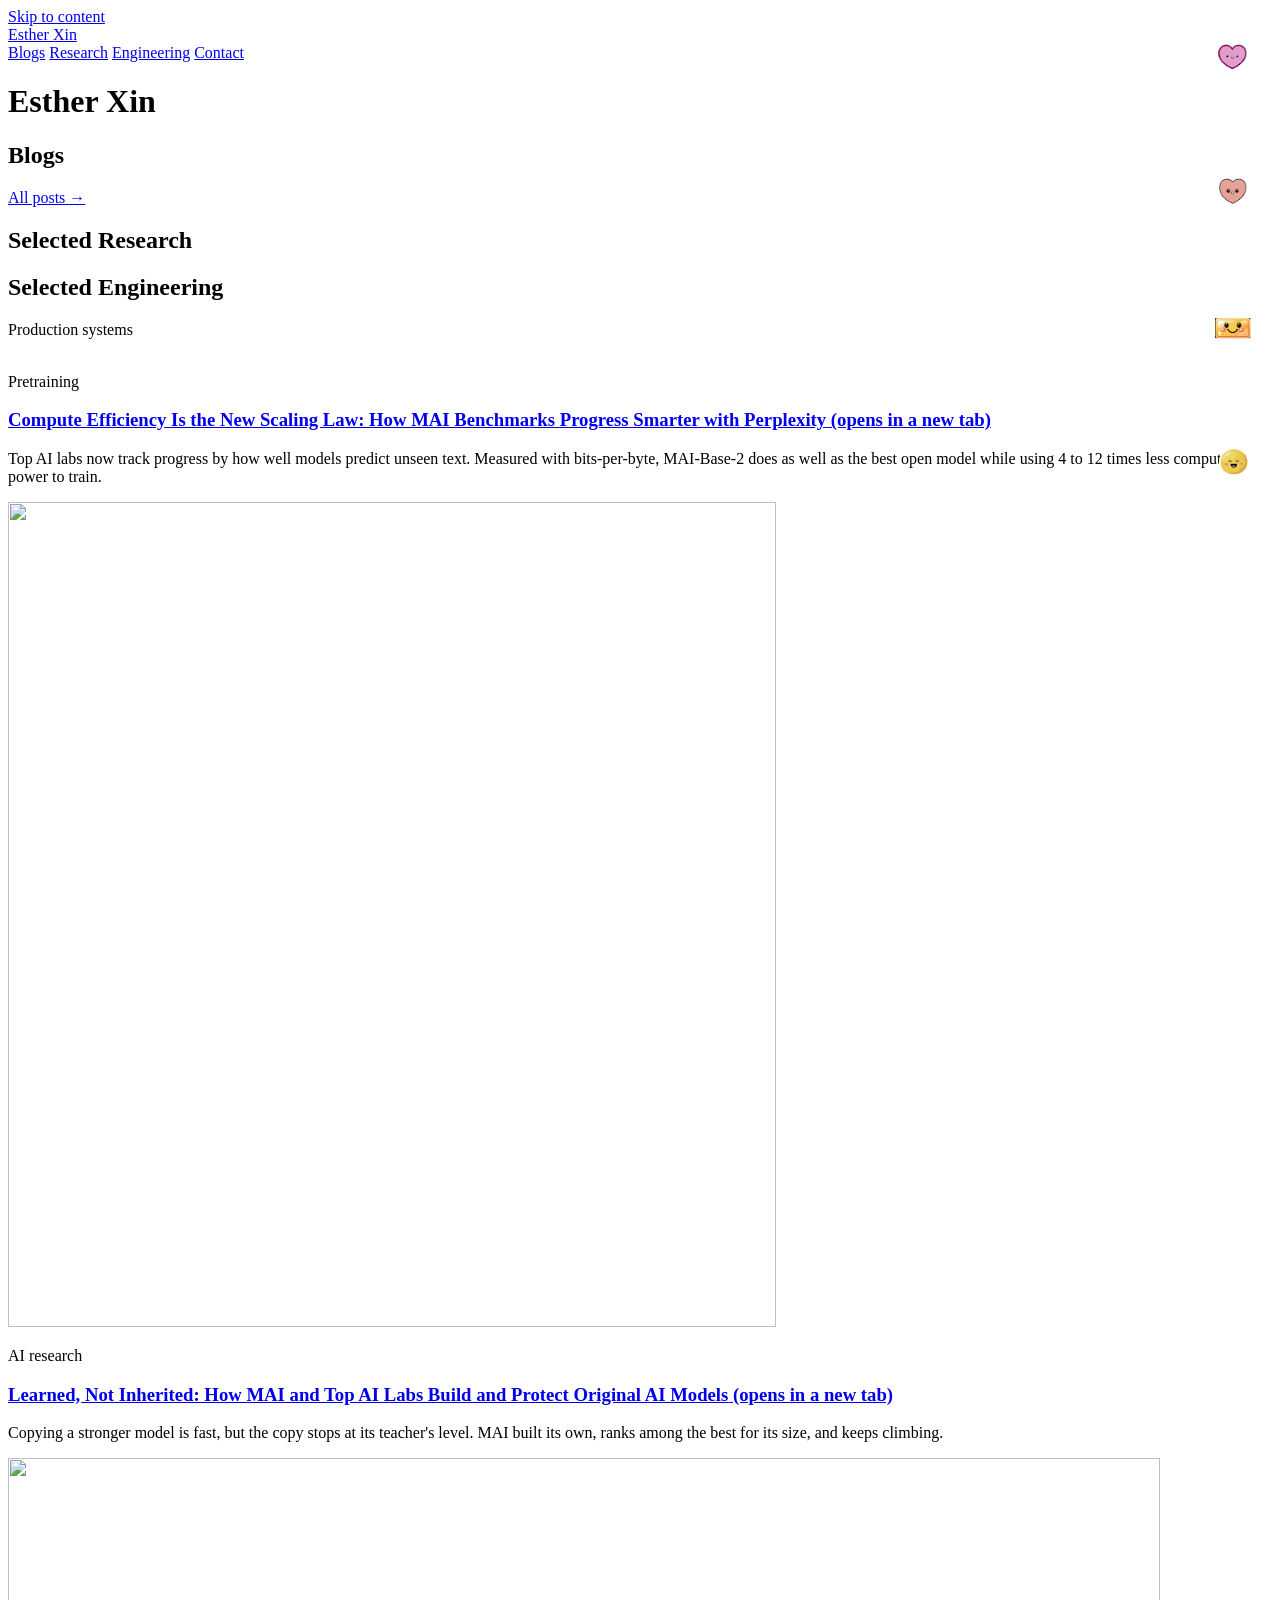
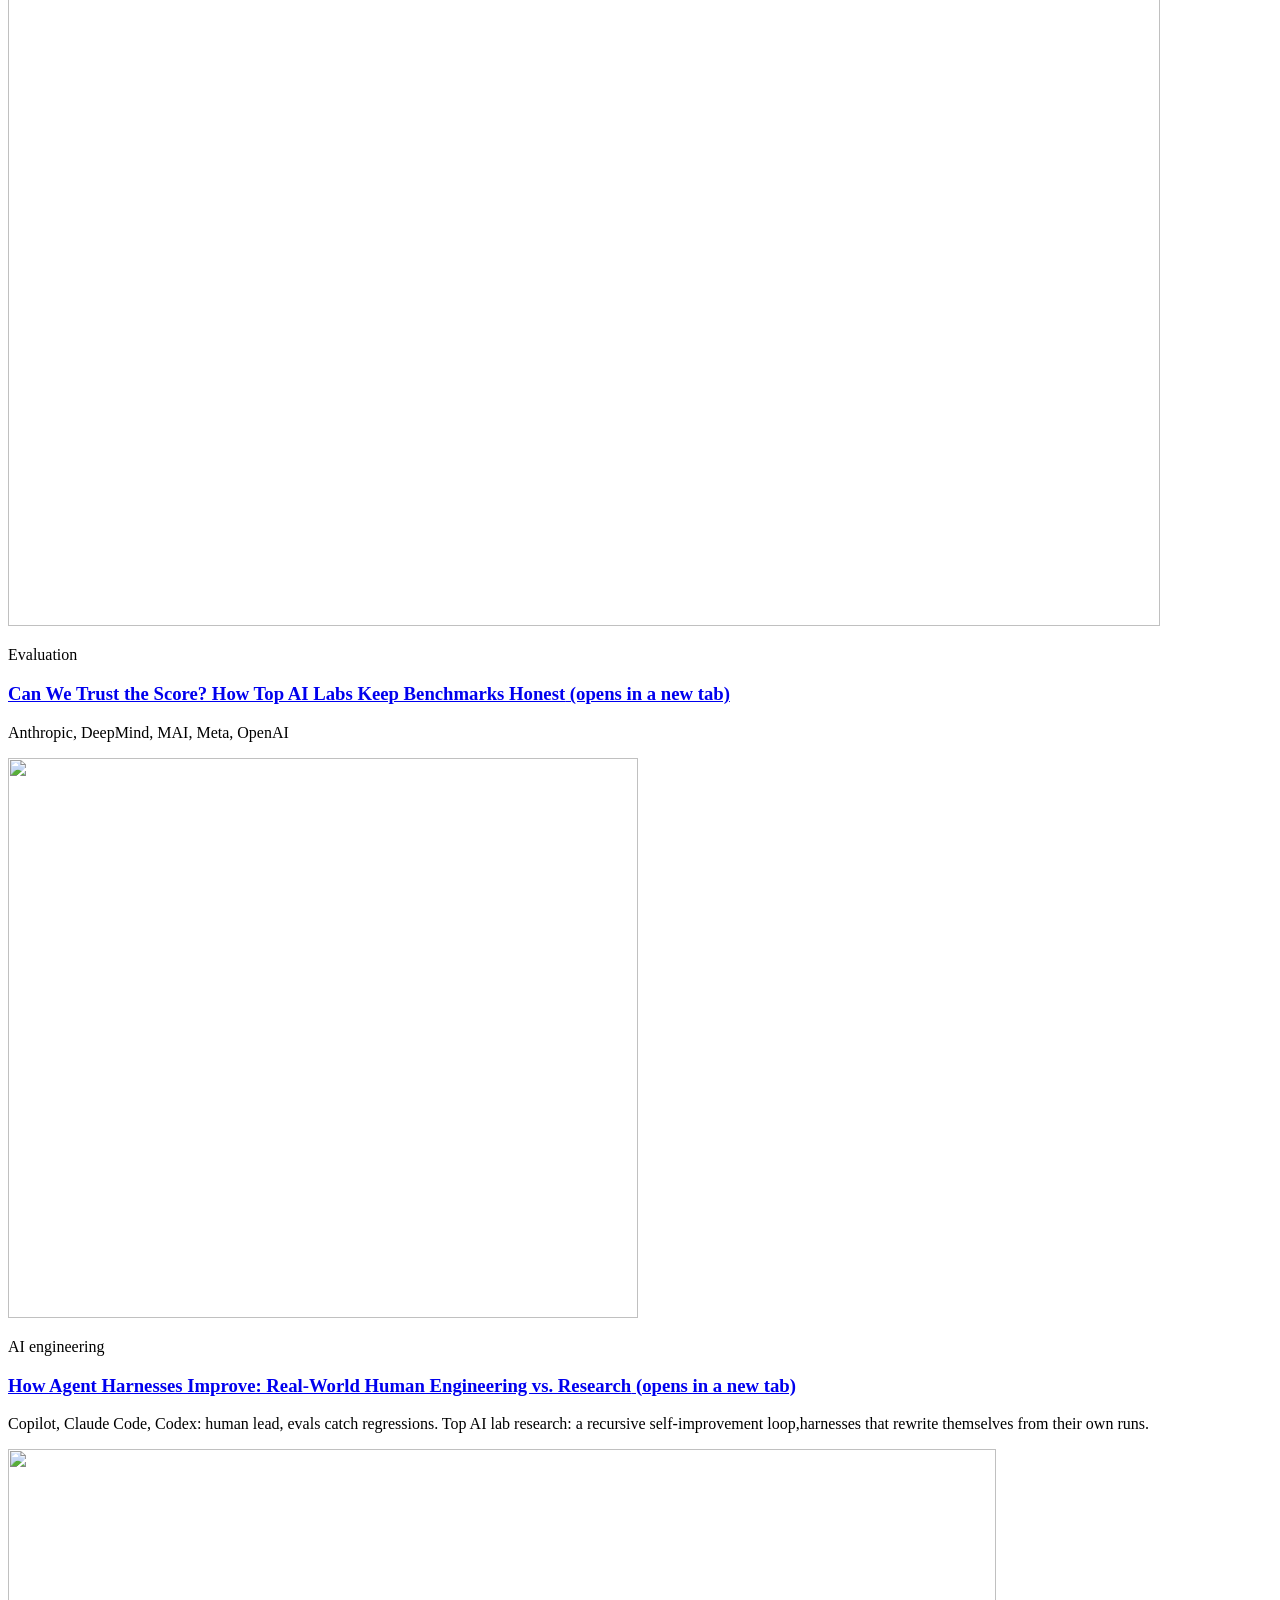
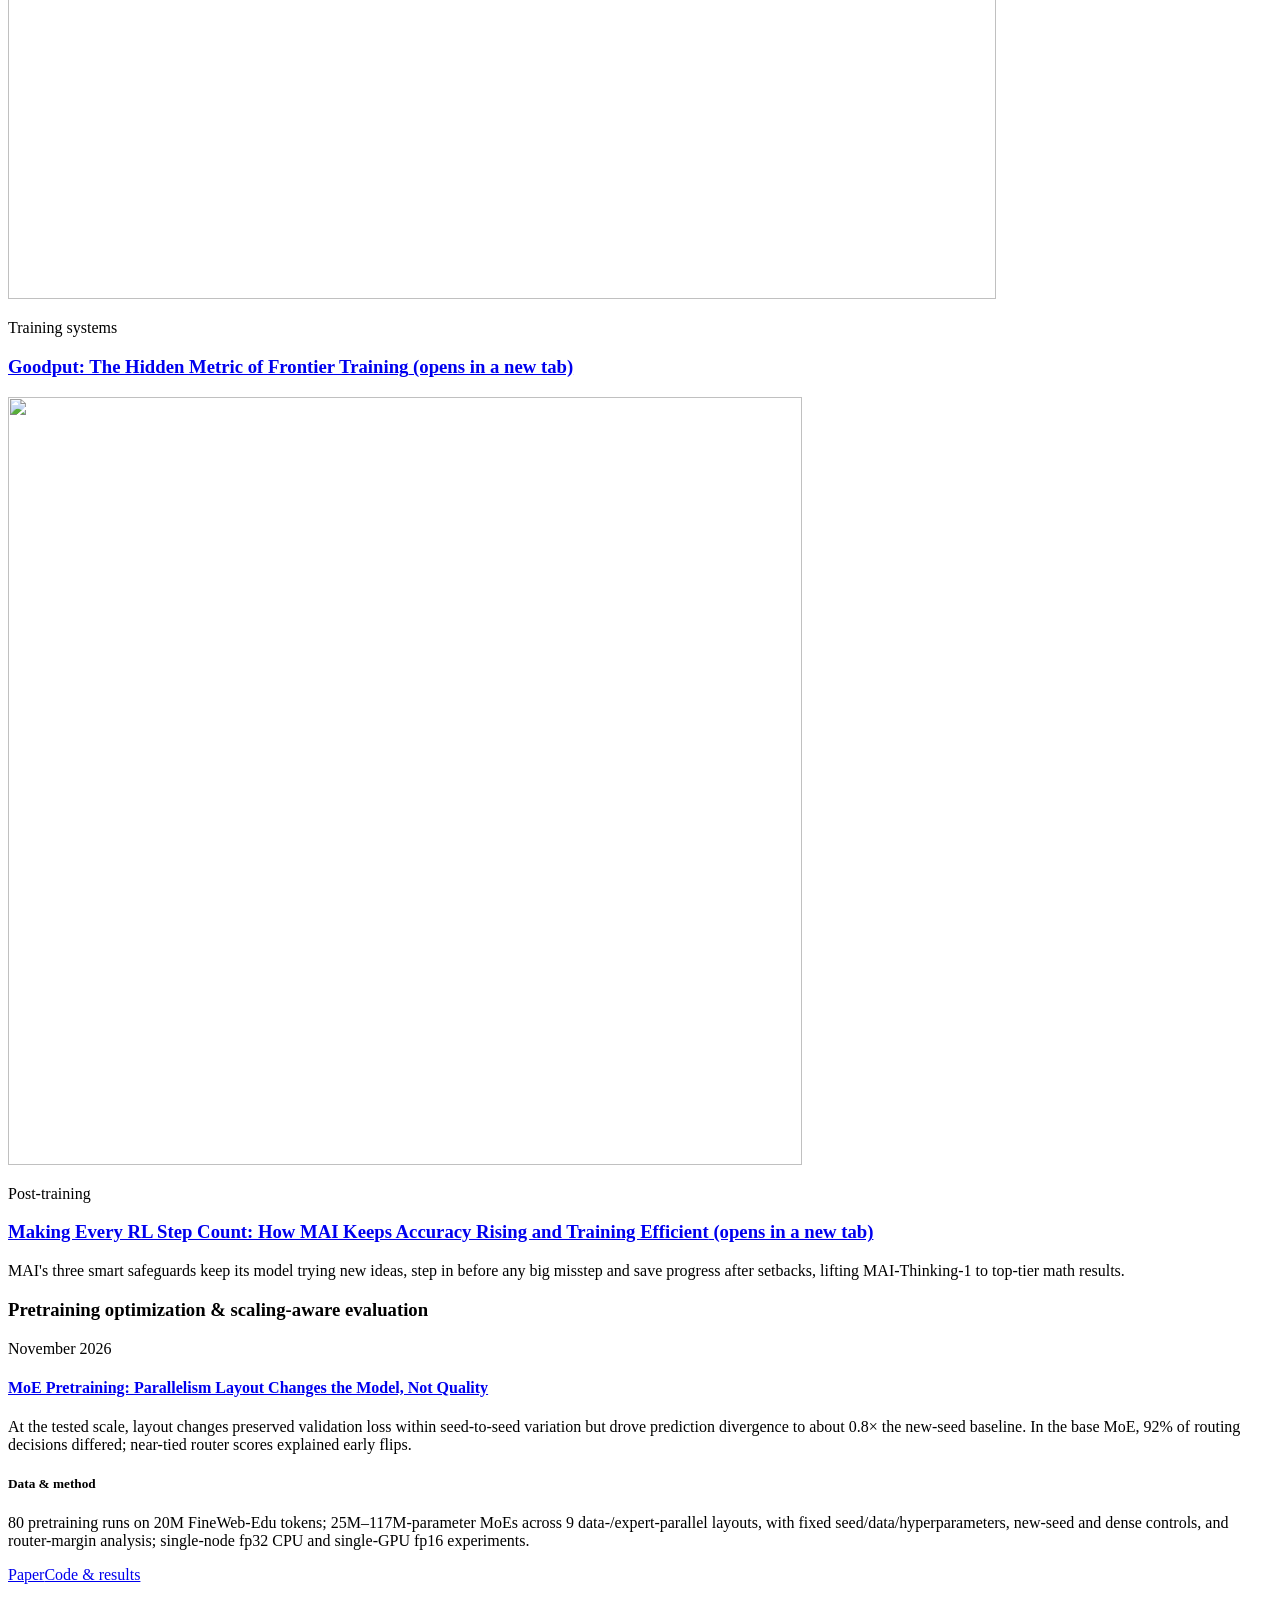
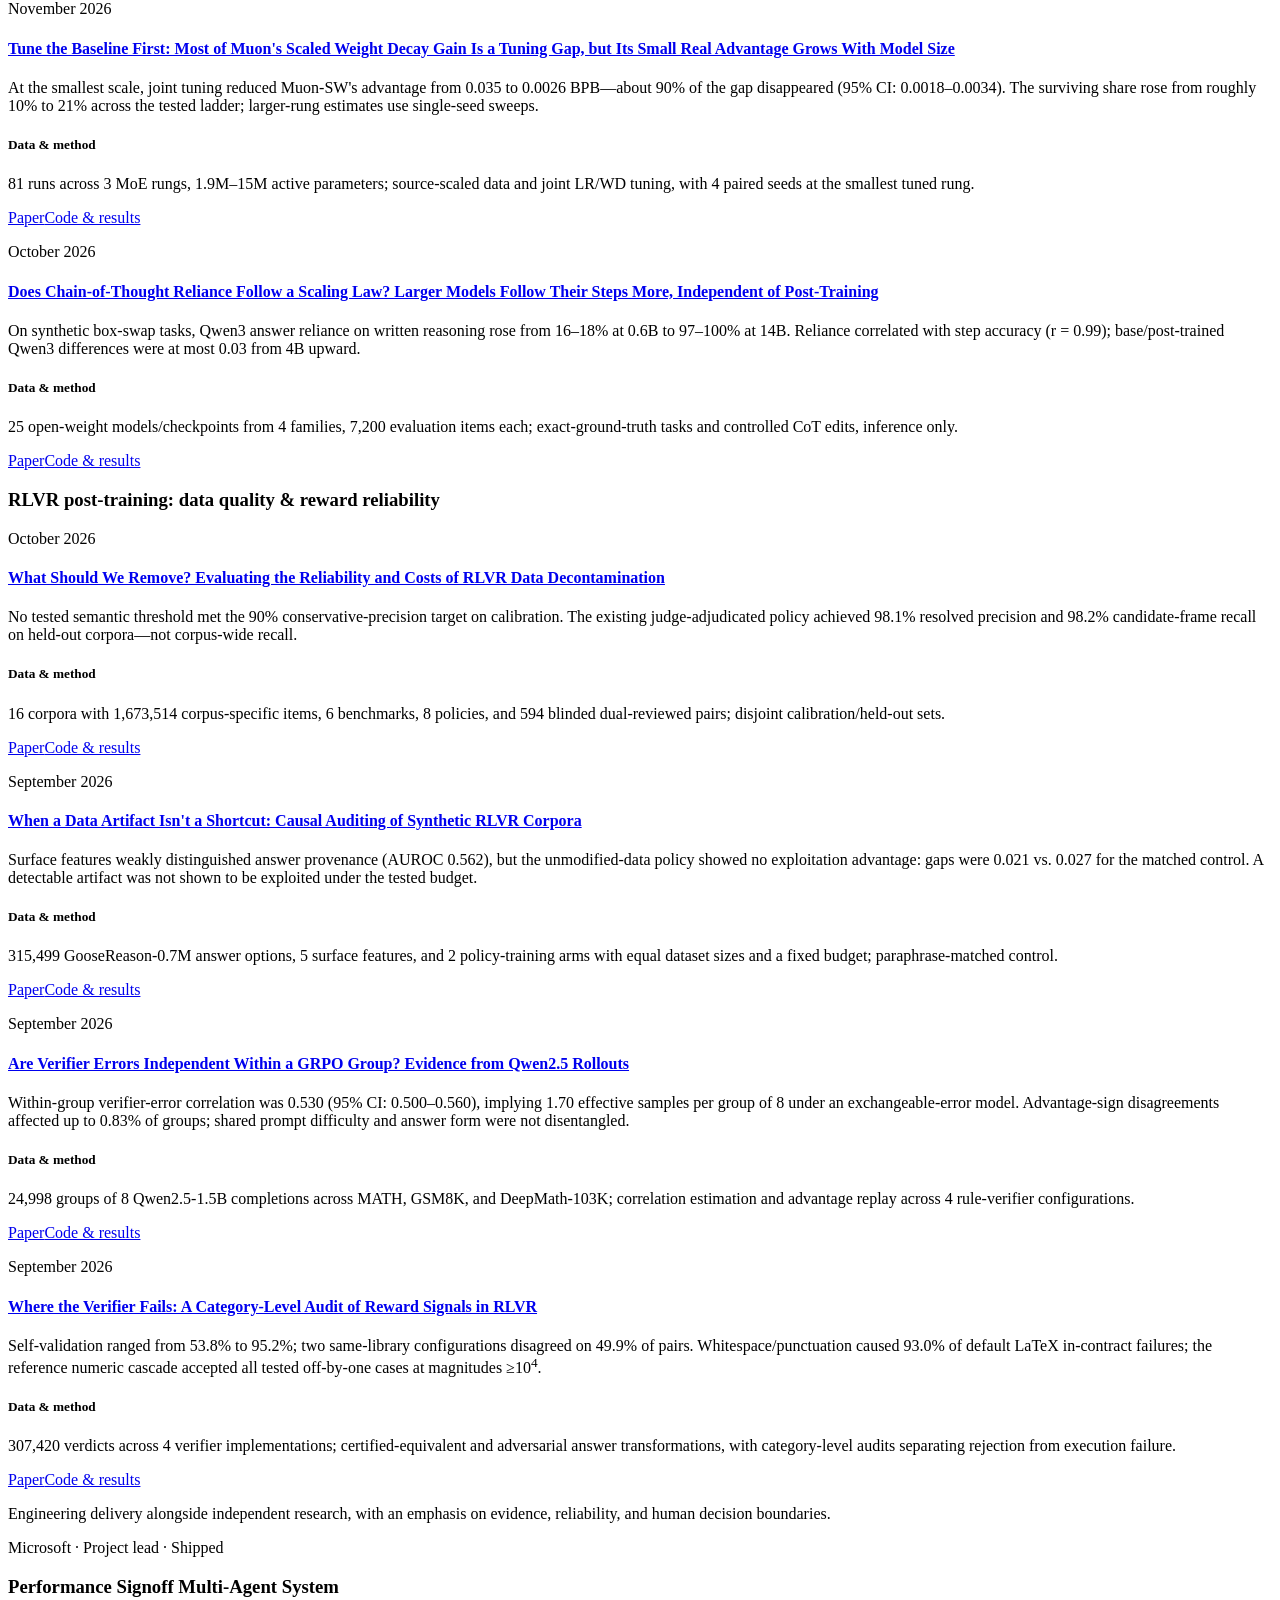
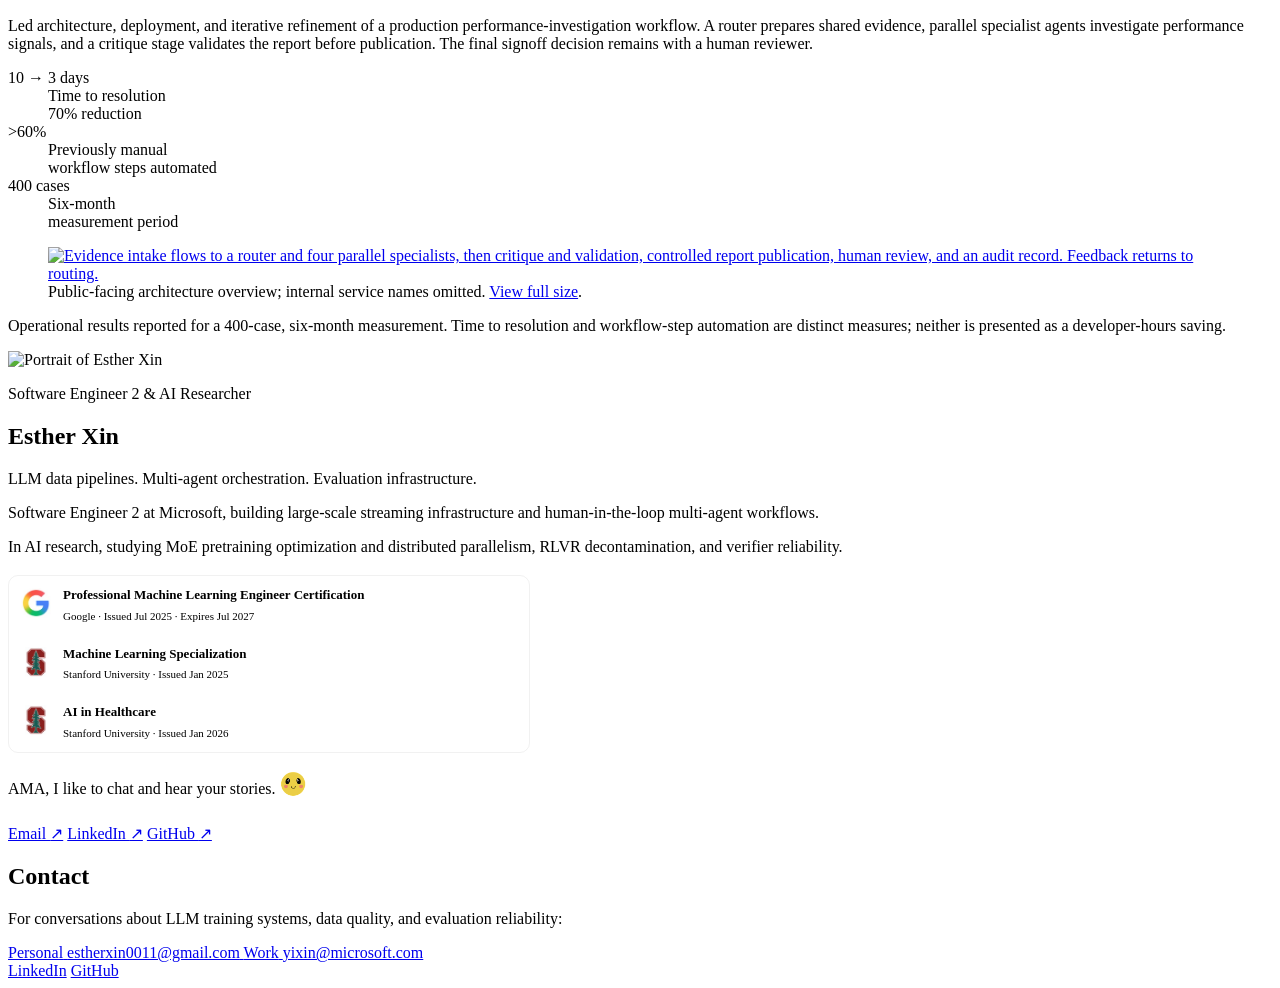
==== commit c6a33984: "Add files via upload" ====
--- a/blogs/index.html
+++ b/blogs/index.html
@@ -3,97 +3,417 @@
 <head>
   <meta charset="utf-8">
   <meta name="viewport" content="width=device-width, initial-scale=1">
-  <meta name="description" content="Writing by Esther Xin on AI engineering, evaluation, and research.">
+  <meta name="description" content="Esther Xin: Software Engineer 2 and AI Researcher working on LLM data pipelines, evaluation infrastructure, and pretraining optimization.">
   <meta name="theme-color" content="#ffffff">
-  <title>Blogs | Esther Xin</title>
-  <link rel="canonical" href="https://ethxin0011.github.io/blogs/">
-  <link rel="stylesheet" href="../styles.css">
+  <title>Esther Xin | ML Systems &amp; LLM Research</title>
+  <link rel="stylesheet" href="styles.css">
+  <script src="tabs.js" defer></script>
+  <style id="credential-styles">
+    .credentials {
+      width: 100%;
+      max-width: 520px;
+      margin: 19px 0;
+      border: 1px solid rgba(24, 24, 27, 0.06);
+      border-radius: 10px;
+      background: var(--surface);
+    }
+    .credential { display: flex; align-items: flex-start; gap: 12px; padding: 10px 12px; }
+    .credential + .credential { border-top: 1px solid var(--line); }
+    .credential-logo { display: block; flex: 0 0 30px; width: 30px; height: 30px; margin-top: 2px; object-fit: contain; }
+    .credential-copy { display: flex; flex-direction: column; gap: 3px; min-width: 0; }
+    .credential-name { font-size: 13px; font-weight: 550; line-height: 1.45; color: var(--ink); }
+    .credential-details { font-size: 11px; line-height: 1.55; color: var(--muted); }
+  </style>
+  <style>
+    .smile-rail {
+      --smile-size: min(52.8px, 8.4vh);
+      position: fixed;
+      top: 4vh;
+      right: 12px;
+      width: var(--smile-size);
+      /* Preserve the existing gaps with 1.2x larger icons. */
+      height: calc(72vh - 8 * var(--smile-size) / 3);
+      max-height: calc(600px - 8 * var(--smile-size) / 3);
+      display: flex;
+      flex-direction: column;
+      justify-content: space-between;
+      gap: 16px;
+      z-index: 5;
+      pointer-events: none;
+    }
+    .smile-button {
+      position: relative;
+      flex: 0 0 var(--smile-size);
+      width: var(--smile-size);
+      height: var(--smile-size);
+      padding: 0;
+      border: 0;
+      border-radius: 8px;
+      background: none;
+      cursor: pointer;
+      pointer-events: auto;
+    }
+    .smile-button img { display: block; width: 100%; height: 100%; object-fit: contain; transform-origin: right center; transition: transform 160ms ease; }
+    .smile-button:is(:hover, :focus) img { transform: scale(1.2); }
+    .smile-button:focus-visible { outline: 2px solid var(--link); outline-offset: 4px; }
+    .smile-tooltip {
+      position: absolute;
+      right: calc(100% + 12px);
+      top: 50%;
+      transform: translateY(-50%);
+      padding: 5px 9px;
+      border: 1px solid var(--line);
+      border-radius: 6px;
+      background: var(--paper);
+      color: var(--ink);
+      font: 12px/1.4 -apple-system, BlinkMacSystemFont, "Segoe UI", sans-serif;
+      white-space: nowrap;
+      box-shadow: 0 2px 8px #332d2914;
+      opacity: 0;
+      visibility: hidden;
+      pointer-events: none;
+      transition: opacity 160ms ease;
+    }
+    .smile-button:is(:hover, :focus) .smile-tooltip { opacity: 1; visibility: visible; }
+    @media (max-width: 1120px) {
+      .site-header, main, footer { width: calc(100% - 112px); margin-inline: 24px 88px; }
+    }
+    @media (max-width: 680px) {
+      .smile-rail {
+        --smile-size: 24px;
+        position: static;
+        width: auto;
+        height: auto;
+        max-height: none;
+        margin: 8px 20px 0;
+        flex-direction: row;
+        justify-content: flex-end;
+        gap: 8px;
+      }
+      .smile-tooltip { right: 0; top: calc(100% + 6px); transform: none; }
+      .site-header, main, footer { width: calc(100% - 40px); margin-inline: auto; }
+      .portrait { max-width: 100%; }
+    }
+    @media (prefers-reduced-motion: reduce) {
+      .smile-button img, .smile-tooltip { transition: none; }
+    }
+    @media print {
+      .smile-rail { display: none; }
+      main, footer { width: 100%; margin-inline: 0; }
+    }
+  </style>
 </head>
 <body>
   <a class="skip-link" href="#main">Skip to content</a>
   <header class="site-header">
-    <a class="wordmark" href="../">Home</a>
+    <a class="wordmark" href="#about">Esther Xin</a>
     <nav aria-label="Main navigation">
-      <a href="./" aria-current="page">Blogs</a>
-      <a href="../#research">Research</a>
-      <a href="../#engineering">Engineering</a>
-      <a href="../#contact">Contact</a>
+      <a href="blogs/">Blogs</a>
+      <a href="#research">Research</a>
+      <a href="#engineering">Engineering</a>
+      <a href="#contact">Contact</a>
     </nav>
   </header>
-  <main id="main" class="blog-index">
-    <header class="blog-masthead">
-      <p class="eyebrow">Writing by Esther Xin</p>
-      <h1>Blogs</h1>
-      <p>Notes on AI engineering, evaluation, and research.</p>
-    </header>
-    <div class="blog-feed blog-grid">
-      <article class="blog-card">
-        <a class="blog-card-media" href="compute-efficiency-scaling-law/" target="_blank" rel="noopener" tabindex="-1" aria-hidden="true">
-          <img class="blog-card-image" src="../assets/blogs/perplexity-cover.webp" alt="">
+
+  <aside class="smile-rail" aria-label="A little smile">
+    <button class="smile-button" type="button" aria-label="Smile - pink heart" aria-describedby="smile-heart">
+      <img src="[data-uri]" alt="" aria-hidden="true">
+      <span class="smile-tooltip" id="smile-heart" role="tooltip">Smile</span>
+    </button>
+    <button class="smile-button" type="button" aria-label="Smile - peach heart" aria-describedby="smile-heart2">
+      <img src="[data-uri]" alt="" aria-hidden="true">
+      <span class="smile-tooltip" id="smile-heart2" role="tooltip">Smile</span>
+    </button>
+    <button class="smile-button" type="button" aria-label="Smile - square face" aria-describedby="smile-square">
+      <img src="[data-uri]" alt="" aria-hidden="true">
+      <span class="smile-tooltip" id="smile-square" role="tooltip">Smile</span>
+    </button>
+    <button class="smile-button" type="button" aria-label="Smile - round face" aria-describedby="smile-round">
+      <img src="[data-uri]" alt="" aria-hidden="true">
+      <span class="smile-tooltip" id="smile-round" role="tooltip">Smile</span>
+    </button>
+  </aside>
+
+  <main id="main" class="home-page">
+    <h1 class="visually-hidden">Esther Xin</h1>
+    <div class="work-board" data-work-board>
+      <div class="section-heading blogs-topbar">
+        <h2 id="blogs-title" tabindex="-1">Blogs</h2>
+        <a class="section-note section-link" href="blogs/">All posts <span aria-hidden="true">&rarr;</span></a>
+      </div>
+
+      <div class="section-heading research-topbar">
+        <h2 id="research-title" tabindex="-1">Selected Research</h2>
+      </div>
+
+      <div class="section-heading engineering-topbar">
+        <h2 id="engineering-title" tabindex="-1">Selected Engineering</h2>
+        <span class="section-note">Production systems</span>
+      </div>
+
+      <nav class="work-rail" aria-label="Portfolio sections" hidden>
+        <button type="button" aria-controls="blogs-content" data-work-toggle="blogs" aria-label="Blogs" title="Blogs"></button>
+        <button type="button" aria-controls="research-content" data-work-toggle="research" aria-label="Selected Research" title="Selected Research"></button>
+        <button type="button" aria-controls="engineering-content" data-work-toggle="engineering" aria-label="Selected Engineering" title="Selected Engineering"></button>
+      </nav>
+
+      <div class="work-panels">
+        <section class="section work-panel" id="blogs" aria-labelledby="blogs-title">
+          <div class="panel-content" id="blogs-content">
+            <div class="blog-grid">
+              <article class="blog-card">
+                <a class="blog-card-media" href="blogs/compute-efficiency-scaling-law/" target="_blank" rel="noopener" tabindex="-1" aria-hidden="true">
+                  <img class="blog-card-image" src="assets/blogs/perplexity-cover.webp" alt="">
+                </a>
+                <div class="blog-card-copy">
+                  <p class="eyebrow">Pretraining</p>
+                  <h3><a href="blogs/compute-efficiency-scaling-law/" target="_blank" rel="noopener">Compute Efficiency Is the New Scaling Law: How MAI Benchmarks Progress Smarter with Perplexity<span class="visually-hidden"> (opens in a new tab)</span></a></h3>
+                  <p class="blog-summary">
+                    <span>Top AI labs now track progress by how well models predict unseen text.</span>
+                    <span>Measured with bits-per-byte, MAI-Base-2 does as well as the best open model while using 4 to 12 times less computing power to train.</span>
+                  </p>
+                </div>
+              </article>
+
+              <article class="blog-card">
+                <a class="blog-card-media" href="blogs/learned-not-inherited/" target="_blank" rel="noopener" tabindex="-1" aria-hidden="true">
+                  <img class="blog-card-image blog-card-image--soft blog-card-image--top" src="assets/blogs/blog2.png" alt="" width="768" height="825">
+                </a>
+                <div class="blog-card-copy">
+                  <p class="eyebrow">AI research</p>
+                  <h3><a href="blogs/learned-not-inherited/" target="_blank" rel="noopener">Learned, Not Inherited: How MAI and Top AI Labs Build and Protect Original AI Models<span class="visually-hidden"> (opens in a new tab)</span></a></h3>
+                  <p class="blog-summary">
+                    <span>Copying a stronger model is fast, but the copy stops at its teacher's level.</span>
+                    <span>MAI built its own, ranks among the best for its size, and keeps climbing.</span>
+                  </p>
+                </div>
+              </article>
+
+              <article class="blog-card">
+                <a class="blog-card-media" href="blogs/can-we-trust-the-score/" target="_blank" rel="noopener" tabindex="-1" aria-hidden="true">
+                  <img class="blog-card-image" src="assets/blogs/blog3.png" alt="" width="1152" height="768">
+                </a>
+                <div class="blog-card-copy">
+                  <p class="eyebrow">Evaluation</p>
+                  <h3><a href="blogs/can-we-trust-the-score/" target="_blank" rel="noopener">Can We Trust the Score? How Top AI Labs Keep Benchmarks Honest<span class="visually-hidden"> (opens in a new tab)</span></a></h3>
+                  <p class="blog-summary">Anthropic, DeepMind, MAI, Meta, OpenAI</p>
+                </div>
+              </article>
+
+              <article class="blog-card">
+                <a class="blog-card-media" href="blogs/how-agent-harnesses-improve/" target="_blank" rel="noopener" tabindex="-1" aria-hidden="true">
+                  <img class="blog-card-image blog-card-image--soft" src="assets/blogs/preview.png" alt="" width="630" height="560">
+                </a>
+                <div class="blog-card-copy">
+                  <p class="eyebrow">AI engineering</p>
+                  <h3><a href="blogs/how-agent-harnesses-improve/" target="_blank" rel="noopener">How Agent Harnesses Improve: Real-World Human Engineering vs. Research<span class="visually-hidden"> (opens in a new tab)</span></a></h3>
+                  <p class="blog-summary">
+                    <span>Copilot, Claude Code, Codex: human lead, evals catch regressions.</span>
+                    <span>Top AI lab research: a recursive self-improvement loop,harnesses that rewrite themselves from their own runs.</span>
+                  </p>
+                </div>
+              </article>
+
+              <article class="blog-card">
+                <a class="blog-card-media" href="blogs/goodput-hidden-metric/" target="_blank" rel="noopener" tabindex="-1" aria-hidden="true">
+                  <img class="blog-card-image blog-card-image--soft" src="assets/blogs/blog4.png" alt="" width="988" height="450">
+                </a>
+                <div class="blog-card-copy">
+                  <p class="eyebrow">Training systems</p>
+                  <h3><a href="blogs/goodput-hidden-metric/" target="_blank" rel="noopener">Goodput: The Hidden Metric of Frontier Training<span class="visually-hidden"> (opens in a new tab)</span></a></h3>
+                </div>
+              </article>
+
+              <article class="blog-card">
+                <a class="blog-card-media" href="blogs/making-every-rl-step-count/" target="_blank" rel="noopener" tabindex="-1" aria-hidden="true">
+                  <img class="blog-card-image" src="assets/blogs/blog6.png" alt="" width="794" height="768">
+                </a>
+                <div class="blog-card-copy">
+                  <p class="eyebrow">Post-training</p>
+                  <h3><a href="blogs/making-every-rl-step-count/" target="_blank" rel="noopener">Making Every RL Step Count: How MAI Keeps Accuracy Rising and Training Efficient<span class="visually-hidden"> (opens in a new tab)</span></a></h3>
+                  <p class="blog-summary">MAI's three smart safeguards keep its model trying new ideas, step in before any big misstep and save progress after setbacks, lifting MAI-Thinking-1 to top-tier math results.</p>
+                </div>
+              </article>
+            </div>
+          </div>
+          <button class="panel-toggle" type="button" aria-controls="blogs-content" data-work-toggle="blogs" hidden><span>Expand blogs</span><span class="toggle-icon" aria-hidden="true"></span></button>
+        </section>
+
+        <section class="section work-panel" id="research" aria-labelledby="research-title">
+          <div class="panel-content" id="research-content">
+
+            <div class="research-thread">
+              <h3>Pretraining optimization &amp; scaling-aware evaluation</h3>
+              <article class="paper">
+                <p class="paper-date"><time datetime="2026-11">November 2026</time></p>
+                <h4><a href="https://arxiv.org/abs/2611.15271">MoE Pretraining: Parallelism Layout Changes the Model, Not Quality</a></h4>
+                <p class="paper-findings">At the tested scale, layout changes preserved validation loss within seed-to-seed variation but drove prediction divergence to about 0.8&times; the new-seed baseline. In the base MoE, 92% of routing decisions differed; near-tied router scores explained early flips.</p>
+                <div class="paper-method">
+                  <h5>Data &amp; method</h5>
+                  <p>80 pretraining runs on 20M FineWeb-Edu tokens; 25M&ndash;117M-parameter MoEs across 9 data-/expert-parallel layouts, with fixed seed/data/hyperparameters, new-seed and dense controls, and router-margin analysis; single-node fp32 CPU and single-GPU fp16 experiments.</p>
+                </div>
+                <p class="paper-links"><a href="https://arxiv.org/abs/2611.15271">Paper</a><a href="https://github.com/ethxin0011/moe_parallelism" target="_blank" rel="noopener noreferrer">Code &amp; results</a></p>
+              </article>
+              <article class="paper">
+                <p class="paper-date"><time datetime="2026-11">November 2026</time></p>
+                <h4><a href="https://arxiv.org/abs/2611.02529">Tune the Baseline First: Most of Muon's Scaled Weight Decay Gain Is a Tuning Gap, but Its Small Real Advantage Grows With Model Size</a></h4>
+                <p class="paper-findings">At the smallest scale, joint tuning reduced Muon-SW's advantage from 0.035 to 0.0026 BPB&mdash;about 90% of the gap disappeared (95% CI: 0.0018&ndash;0.0034). The surviving share rose from roughly 10% to 21% across the tested ladder; larger-rung estimates use single-seed sweeps.</p>
+                <div class="paper-method">
+                  <h5>Data &amp; method</h5>
+                  <p>81 runs across 3 MoE rungs, 1.9M&ndash;15M active parameters; source-scaled data and joint LR/WD tuning, with 4 paired seeds at the smallest tuned rung.</p>
+                </div>
+                <p class="paper-links"><a href="https://arxiv.org/abs/2611.02529">Paper</a><a href="https://github.com/ethxin0011/weight_decay_ladder" target="_blank" rel="noopener noreferrer">Code &amp; results</a></p>
+              </article>
+              <article class="paper">
+                <p class="paper-date"><time datetime="2026-10">October 2026</time></p>
+                <h4><a href="https://arxiv.org/abs/2610.38433">Does Chain-of-Thought Reliance Follow a Scaling Law? Larger Models Follow Their Steps More, Independent of Post-Training</a></h4>
+                <p class="paper-findings">On synthetic box-swap tasks, Qwen3 answer reliance on written reasoning rose from 16&ndash;18% at 0.6B to 97&ndash;100% at 14B. Reliance correlated with step accuracy (r = 0.99); base/post-trained Qwen3 differences were at most 0.03 from 4B upward.</p>
+                <div class="paper-method">
+                  <h5>Data &amp; method</h5>
+                  <p>25 open-weight models/checkpoints from 4 families, 7,200 evaluation items each; exact-ground-truth tasks and controlled CoT edits, inference only.</p>
+                </div>
+                <p class="paper-links"><a href="https://arxiv.org/abs/2610.38433">Paper</a><a href="https://github.com/ethxin0011/cot-scale-reliance" target="_blank" rel="noopener noreferrer">Code &amp; results</a></p>
+              </article>
+            </div>
+
+            <div class="research-thread">
+              <h3>RLVR post-training: data quality &amp; reward reliability</h3>
+              <article class="paper">
+                <p class="paper-date"><time datetime="2026-10">October 2026</time></p>
+                <h4><a href="https://arxiv.org/abs/2610.21229">What Should We Remove? Evaluating the Reliability and Costs of RLVR Data Decontamination</a></h4>
+                <p class="paper-findings">No tested semantic threshold met the 90% conservative-precision target on calibration. The existing judge-adjudicated policy achieved 98.1% resolved precision and 98.2% candidate-frame recall on held-out corpora&mdash;not corpus-wide recall.</p>
+                <div class="paper-method">
+                  <h5>Data &amp; method</h5>
+                  <p>16 corpora with 1,673,514 corpus-specific items, 6 benchmarks, 8 policies, and 594 blinded dual-reviewed pairs; disjoint calibration/held-out sets.</p>
+                </div>
+                <p class="paper-links"><a href="https://arxiv.org/abs/2610.21229">Paper</a><a href="https://github.com/ethxin0011/rlvr_data_contamination" target="_blank" rel="noopener noreferrer">Code &amp; results</a></p>
+              </article>
+              <article class="paper">
+                <p class="paper-date"><time datetime="2026-09">September 2026</time></p>
+                <h4><a href="https://arxiv.org/abs/2610.00202">When a Data Artifact Isn't a Shortcut: Causal Auditing of Synthetic RLVR Corpora</a></h4>
+                <p class="paper-findings">Surface features weakly distinguished answer provenance (AUROC 0.562), but the unmodified-data policy showed no exploitation advantage: gaps were 0.021 vs. 0.027 for the matched control. A detectable artifact was not shown to be exploited under the tested budget.</p>
+                <div class="paper-method">
+                  <h5>Data &amp; method</h5>
+                  <p>315,499 GooseReason-0.7M answer options, 5 surface features, and 2 policy-training arms with equal dataset sizes and a fixed budget; paraphrase-matched control.</p>
+                </div>
+                <p class="paper-links"><a href="https://arxiv.org/abs/2610.00202">Paper</a><a href="https://github.com/ethxin0011/rlvr_authenticity_audit" target="_blank" rel="noopener noreferrer">Code &amp; results</a></p>
+              </article>
+              <article class="paper">
+                <p class="paper-date"><time datetime="2026-09">September 2026</time></p>
+                <h4><a href="https://arxiv.org/abs/2609.06386">Are Verifier Errors Independent Within a GRPO Group? Evidence from Qwen2.5 Rollouts</a></h4>
+                <p class="paper-findings">Within-group verifier-error correlation was 0.530 (95% CI: 0.500&ndash;0.560), implying 1.70 effective samples per group of 8 under an exchangeable-error model. Advantage-sign disagreements affected up to 0.83% of groups; shared prompt difficulty and answer form were not disentangled.</p>
+                <div class="paper-method">
+                  <h5>Data &amp; method</h5>
+                  <p>24,998 groups of 8 Qwen2.5-1.5B completions across MATH, GSM8K, and DeepMath-103K; correlation estimation and advantage replay across 4 rule-verifier configurations.</p>
+                </div>
+                <p class="paper-links"><a href="https://arxiv.org/abs/2609.06386">Paper</a><a href="https://github.com/ethxin0011/rlvr_group_correlation" target="_blank" rel="noopener noreferrer">Code &amp; results</a></p>
+              </article>
+              <article class="paper">
+                <p class="paper-date"><time datetime="2026-09">September 2026</time></p>
+                <h4><a href="https://arxiv.org/abs/2609.01354">Where the Verifier Fails: A Category-Level Audit of Reward Signals in RLVR</a></h4>
+                <p class="paper-findings">Self-validation ranged from 53.8% to 95.2%; two same-library configurations disagreed on 49.9% of pairs. Whitespace/punctuation caused 93.0% of default LaTeX in-contract failures; the reference numeric cascade accepted all tested off-by-one cases at magnitudes &ge;10<sup>4</sup>.</p>
+                <div class="paper-method">
+                  <h5>Data &amp; method</h5>
+                  <p>307,420 verdicts across 4 verifier implementations; certified-equivalent and adversarial answer transformations, with category-level audits separating rejection from execution failure.</p>
+                </div>
+                <p class="paper-links"><a href="https://arxiv.org/abs/2609.01354">Paper</a><a href="https://github.com/ethxin0011/verifier-error-budget" target="_blank" rel="noopener noreferrer">Code &amp; results</a></p>
+              </article>
+            </div>
+          </div>
+          <button class="panel-toggle" type="button" aria-controls="research-content" data-work-toggle="research" hidden><span>Show all papers</span><span class="toggle-icon" aria-hidden="true"></span></button>
+        </section>
+
+        <section class="section work-panel" id="engineering" aria-labelledby="engineering-title">
+          <div class="panel-content" id="engineering-content">
+            <p class="section-description">Engineering delivery alongside independent research, with an emphasis on evidence, reliability, and human decision boundaries.</p>
+            <article class="project">
+              <p class="paper-date">Microsoft &middot; Project lead &middot; Shipped</p>
+              <h3>Performance Signoff Multi-Agent System</h3>
+              <p>Led architecture, deployment, and iterative refinement of a production performance-investigation workflow. A router prepares shared evidence, parallel specialist agents investigate performance signals, and a critique stage validates the report before publication. The final signoff decision remains with a human reviewer.</p>
+              <dl class="project-metrics">
+                <div><dt>10 &rarr; 3 days</dt><dd>Time to resolution<br><span>70% reduction</span></dd></div>
+                <div><dt>&gt;60%</dt><dd>Previously manual<br>workflow steps automated</dd></div>
+                <div><dt>400 cases</dt><dd>Six-month<br>measurement period</dd></div>
+              </dl>
+              <figure class="architecture">
+                <a href="assets/signoff-workflow.svg" aria-label="Open the full-size performance signoff architecture diagram">
+                  <img src="assets/signoff-workflow.svg" alt="Evidence intake flows to a router and four parallel specialists, then critique and validation, controlled report publication, human review, and an audit record. Feedback returns to routing." width="1080" height="700" loading="lazy">
+                </a>
+                <figcaption>Public-facing architecture overview; internal service names omitted. <a href="assets/signoff-workflow.svg">View full size</a>.</figcaption>
+              </figure>
+              <p class="project-note">Operational results reported for a 400-case, six-month measurement. Time to resolution and workflow-step automation are distinct measures; neither is presented as a developer-hours saving.</p>
+            </article>
+          </div>
+          <button class="panel-toggle" type="button" aria-controls="engineering-content" data-work-toggle="engineering" hidden><span>Expand engineering</span><span class="toggle-icon" aria-hidden="true"></span></button>
+        </section>
+      </div>
+    </div>
+
+    <dialog class="paper-dialog" aria-labelledby="paper-dialog-title">
+      <form method="dialog" class="paper-dialog-controls">
+        <button type="submit" autofocus>Close <span aria-hidden="true">&times;</span></button>
+      </form>
+      <div class="paper-dialog-content"></div>
+    </dialog>
+
+    <section class="intro" id="about" aria-labelledby="intro-title">
+      <img class="portrait" src="assets/portrait.jpg" alt="Portrait of Esther Xin" width="600" height="671" loading="lazy">
+      <div class="intro-copy">
+        <p class="eyebrow">Software Engineer 2 &amp; AI Researcher</p>
+        <h2 id="intro-title">Esther Xin</h2>
+        <p class="intro-lead">LLM data pipelines. Multi-agent orchestration. Evaluation infrastructure.</p>
+        <p>Software Engineer 2 at Microsoft, building large-scale streaming infrastructure and human-in-the-loop multi-agent workflows.</p>
+        <p>In AI research, studying MoE pretraining optimization and distributed parallelism, RLVR decontamination, and verifier reliability.</p>
+        <div class="credentials" role="group" aria-label="Education and credentials">
+          <div class="credential">
+            <img class="credential-logo" src="[data-uri]" alt="" aria-hidden="true" width="65" height="65">
+            <div class="credential-copy">
+              <span class="credential-name">Professional Machine Learning Engineer Certification</span>
+              <span class="credential-details">Google &middot; Issued <time datetime="2025-07">Jul 2025</time> &middot; Expires <time datetime="2027-07">Jul 2027</time></span>
+            </div>
+          </div>
+          <div class="credential">
+            <img class="credential-logo" src="[data-uri]" alt="" aria-hidden="true" width="56" height="78">
+            <div class="credential-copy">
+              <span class="credential-name">Machine Learning Specialization</span>
+              <span class="credential-details">Stanford University &middot; Issued <time datetime="2025-01">Jan 2025</time></span>
+            </div>
+          </div>
+          <div class="credential">
+            <img class="credential-logo" src="[data-uri]" alt="" aria-hidden="true" width="56" height="78">
+            <div class="credential-copy">
+              <span class="credential-name">AI in Healthcare</span>
+              <span class="credential-details">Stanford University &middot; Issued <time datetime="2026-01">Jan 2026</time></span>
+            </div>
+          </div>
+        </div>
+        <p>AMA, I like to chat and hear your stories.&nbsp;<img alt="Smiling emoji" style="height: 2lh; width: auto; vertical-align: middle;" src="[data-uri]"></p>
+        <div class="links" aria-label="Profile and contact links">
+          <a href="#contact">Email <span aria-hidden="true">&#8599;</span></a>
+          <a href="https://www.linkedin.com/in/esther-xin" target="_blank" rel="noopener noreferrer">LinkedIn <span aria-hidden="true">&#8599;</span></a>
+          <a href="https://github.com/ethxin0011" target="_blank" rel="noopener noreferrer">GitHub <span aria-hidden="true">&#8599;</span></a>
+        </div>
+      </div>
+    </section>
+
+    <section class="section contact" id="contact" aria-labelledby="contact-title">
+      <h2 id="contact-title">Contact</h2>
+      <p>For conversations about LLM training systems, data quality, and evaluation reliability:</p>
+      <div class="contact-emails">
+        <a class="email-card" href="mailto:estherxin0011@gmail.com">
+          <span class="email-label">Personal</span>
+          <span class="contact-email">estherxin0011@gmail.com</span>
         </a>
-        <div class="blog-card-copy">
-          <p class="eyebrow">Pretraining</p>
-          <h2><a href="compute-efficiency-scaling-law/" target="_blank" rel="noopener">Compute Efficiency Is the New Scaling Law: How MAI Benchmarks Progress Smarter with Perplexity<span class="visually-hidden"> (opens in a new tab)</span></a></h2>
-          <p class="blog-summary">
-            <span>Top AI labs now track progress by how well models predict unseen text.</span>
-            <span>Measured with bits-per-byte, MAI-Base-2 does as well as the best open model while using 4 to 12 times less computing power to train.</span>
-          </p>
-        </div>
-      </article>
-
-      <article class="blog-card">
-        <a class="blog-card-media" href="learned-not-inherited/" target="_blank" rel="noopener" tabindex="-1" aria-hidden="true">
-          <img class="blog-card-image blog-card-image--soft blog-card-image--top" src="../assets/blogs/blog2.png" alt="" width="768" height="825">
+        <a class="email-card" href="mailto:yixin@microsoft.com">
+          <span class="email-label">Work</span>
+          <span class="contact-email">yixin@microsoft.com</span>
         </a>
-        <div class="blog-card-copy">
-          <p class="eyebrow">AI research</p>
-          <h2><a href="learned-not-inherited/" target="_blank" rel="noopener">Learned, Not Inherited: How MAI and Top AI Labs Build and Protect Original AI Models<span class="visually-hidden"> (opens in a new tab)</span></a></h2>
-          <p class="blog-summary">
-            <span>Copying a stronger model is fast, but the copy stops at its teacher's level.</span>
-            <span>MAI built its own, ranks among the best for its size, and keeps climbing.</span>
-          </p>
-        </div>
-      </article>
-
-      <article class="blog-card">
-        <a class="blog-card-media" href="can-we-trust-the-score/" target="_blank" rel="noopener" tabindex="-1" aria-hidden="true">
-          <img class="blog-card-image" src="../assets/blogs/blog3.png" alt="" width="1152" height="768">
-        </a>
-        <div class="blog-card-copy">
-          <p class="eyebrow">Evaluation</p>
-          <h2><a href="can-we-trust-the-score/" target="_blank" rel="noopener">Can We Trust the Score? How Top AI Labs Keep Benchmarks Honest<span class="visually-hidden"> (opens in a new tab)</span></a></h2>
-          <p class="blog-summary">Anthropic, DeepMind, MAI, Meta, OpenAI</p>
-        </div>
-      </article>
-
-      <article class="blog-card">
-        <a class="blog-card-media" href="how-agent-harnesses-improve/" target="_blank" rel="noopener" tabindex="-1" aria-hidden="true">
-          <img class="blog-card-image blog-card-image--soft" src="../assets/blogs/preview.png" alt="" width="630" height="560">
-        </a>
-        <div class="blog-card-copy">
-          <p class="eyebrow">AI engineering</p>
-          <h2><a href="how-agent-harnesses-improve/" target="_blank" rel="noopener">How Agent Harnesses Improve: Real-World Human Engineering vs. Research<span class="visually-hidden"> (opens in a new tab)</span></a></h2>
-          <p class="blog-summary">
-            <span>Copilot, Claude Code, Codex: human lead, evals catch regressions.</span>
-            <span>Top AI lab research: a recursive self-improvement loop,harnesses that rewrite themselves from their own runs.</span>
-          </p>
-        </div>
-      </article>
-
-      <article class="blog-card">
-        <a class="blog-card-media" href="goodput-hidden-metric/" target="_blank" rel="noopener" tabindex="-1" aria-hidden="true">
-          <img class="blog-card-image blog-card-image--soft" src="../assets/blogs/blog4.png" alt="" width="988" height="450">
-        </a>
-        <div class="blog-card-copy">
-          <p class="eyebrow">Training systems</p>
-          <h2><a href="goodput-hidden-metric/" target="_blank" rel="noopener">Goodput: The Hidden Metric of Frontier Training<span class="visually-hidden"> (opens in a new tab)</span></a></h2>
-        </div>
-      </article>
-    </div>
+      </div>
+      <div class="links">
+        <a href="https://www.linkedin.com/in/esther-xin" target="_blank" rel="noopener noreferrer">LinkedIn</a>
+        <a href="https://github.com/ethxin0011" target="_blank" rel="noopener noreferrer">GitHub</a>
+      </div>
+    </section>
   </main>
-  <footer>
-    <span>Esther Xin</span>
-    <a href="../#contact">Contact</a>
-  </footer>
 </body>
 </html>
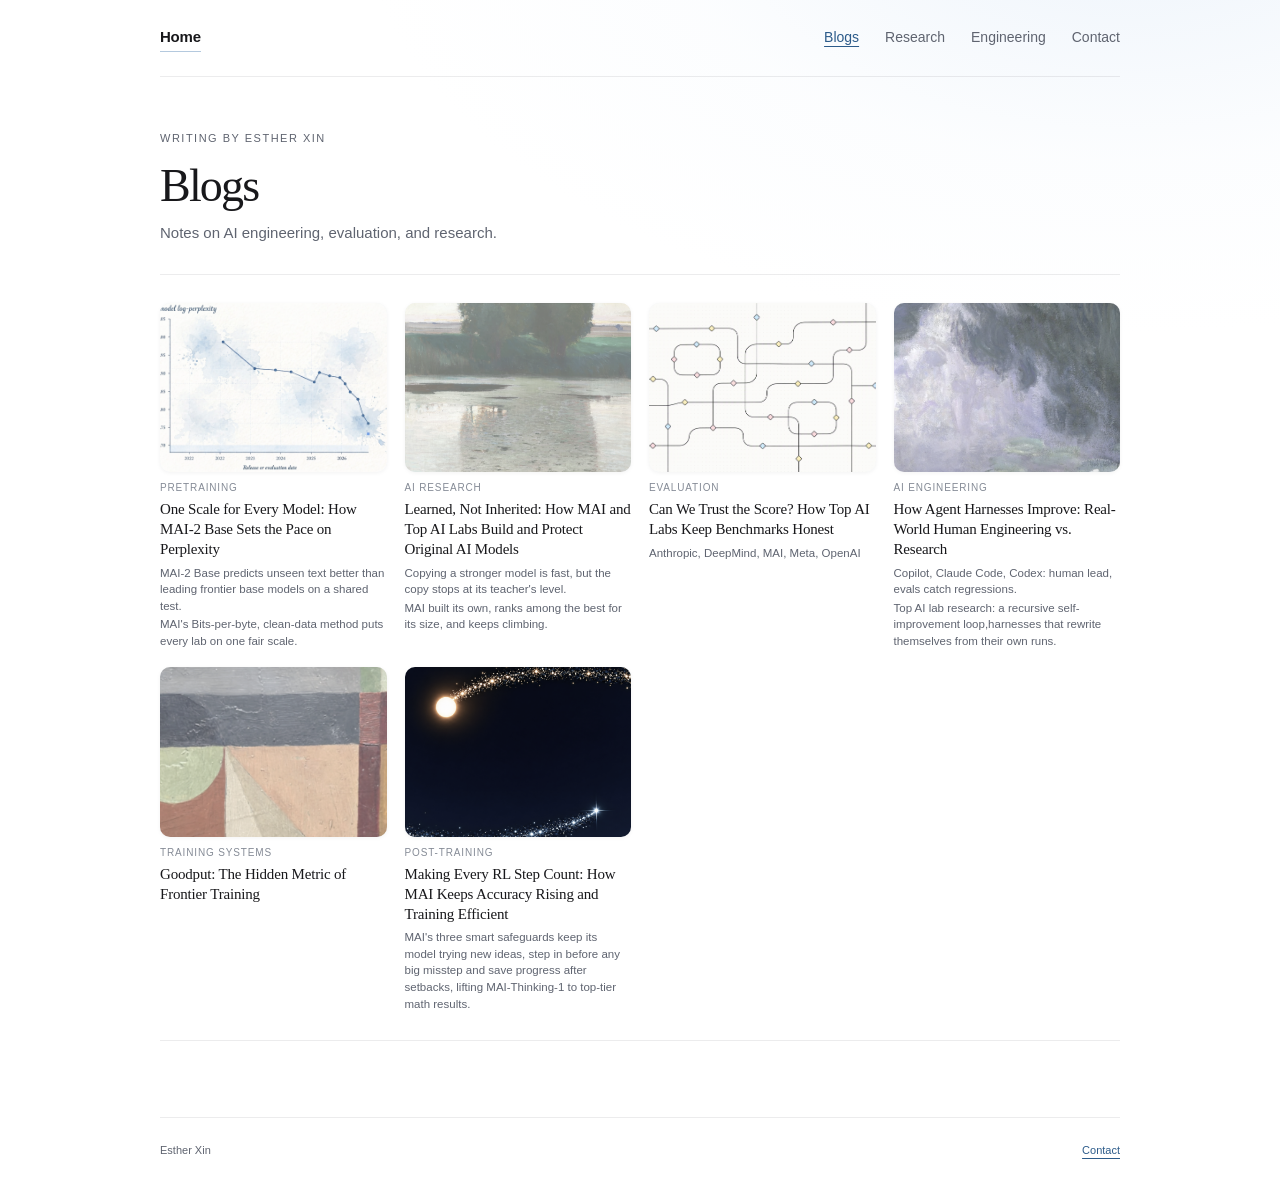
==== commit b6fcb54a: "Add files via upload" ====
--- a/blogs/index.html
+++ b/blogs/index.html
@@ -3,417 +3,108 @@
 <head>
   <meta charset="utf-8">
   <meta name="viewport" content="width=device-width, initial-scale=1">
-  <meta name="description" content="Esther Xin: Software Engineer 2 and AI Researcher working on LLM data pipelines, evaluation infrastructure, and pretraining optimization.">
+  <meta name="description" content="Writing by Esther Xin on AI engineering, evaluation, and research.">
   <meta name="theme-color" content="#ffffff">
-  <title>Esther Xin | ML Systems &amp; LLM Research</title>
-  <link rel="stylesheet" href="styles.css">
-  <script src="tabs.js" defer></script>
-  <style id="credential-styles">
-    .credentials {
-      width: 100%;
-      max-width: 520px;
-      margin: 19px 0;
-      border: 1px solid rgba(24, 24, 27, 0.06);
-      border-radius: 10px;
-      background: var(--surface);
-    }
-    .credential { display: flex; align-items: flex-start; gap: 12px; padding: 10px 12px; }
-    .credential + .credential { border-top: 1px solid var(--line); }
-    .credential-logo { display: block; flex: 0 0 30px; width: 30px; height: 30px; margin-top: 2px; object-fit: contain; }
-    .credential-copy { display: flex; flex-direction: column; gap: 3px; min-width: 0; }
-    .credential-name { font-size: 13px; font-weight: 550; line-height: 1.45; color: var(--ink); }
-    .credential-details { font-size: 11px; line-height: 1.55; color: var(--muted); }
-  </style>
-  <style>
-    .smile-rail {
-      --smile-size: min(52.8px, 8.4vh);
-      position: fixed;
-      top: 4vh;
-      right: 12px;
-      width: var(--smile-size);
-      /* Preserve the existing gaps with 1.2x larger icons. */
-      height: calc(72vh - 8 * var(--smile-size) / 3);
-      max-height: calc(600px - 8 * var(--smile-size) / 3);
-      display: flex;
-      flex-direction: column;
-      justify-content: space-between;
-      gap: 16px;
-      z-index: 5;
-      pointer-events: none;
-    }
-    .smile-button {
-      position: relative;
-      flex: 0 0 var(--smile-size);
-      width: var(--smile-size);
-      height: var(--smile-size);
-      padding: 0;
-      border: 0;
-      border-radius: 8px;
-      background: none;
-      cursor: pointer;
-      pointer-events: auto;
-    }
-    .smile-button img { display: block; width: 100%; height: 100%; object-fit: contain; transform-origin: right center; transition: transform 160ms ease; }
-    .smile-button:is(:hover, :focus) img { transform: scale(1.2); }
-    .smile-button:focus-visible { outline: 2px solid var(--link); outline-offset: 4px; }
-    .smile-tooltip {
-      position: absolute;
-      right: calc(100% + 12px);
-      top: 50%;
-      transform: translateY(-50%);
-      padding: 5px 9px;
-      border: 1px solid var(--line);
-      border-radius: 6px;
-      background: var(--paper);
-      color: var(--ink);
-      font: 12px/1.4 -apple-system, BlinkMacSystemFont, "Segoe UI", sans-serif;
-      white-space: nowrap;
-      box-shadow: 0 2px 8px #332d2914;
-      opacity: 0;
-      visibility: hidden;
-      pointer-events: none;
-      transition: opacity 160ms ease;
-    }
-    .smile-button:is(:hover, :focus) .smile-tooltip { opacity: 1; visibility: visible; }
-    @media (max-width: 1120px) {
-      .site-header, main, footer { width: calc(100% - 112px); margin-inline: 24px 88px; }
-    }
-    @media (max-width: 680px) {
-      .smile-rail {
-        --smile-size: 24px;
-        position: static;
-        width: auto;
-        height: auto;
-        max-height: none;
-        margin: 8px 20px 0;
-        flex-direction: row;
-        justify-content: flex-end;
-        gap: 8px;
-      }
-      .smile-tooltip { right: 0; top: calc(100% + 6px); transform: none; }
-      .site-header, main, footer { width: calc(100% - 40px); margin-inline: auto; }
-      .portrait { max-width: 100%; }
-    }
-    @media (prefers-reduced-motion: reduce) {
-      .smile-button img, .smile-tooltip { transition: none; }
-    }
-    @media print {
-      .smile-rail { display: none; }
-      main, footer { width: 100%; margin-inline: 0; }
-    }
-  </style>
+  <title>Blogs | Esther Xin</title>
+  <link rel="canonical" href="https://ethxin0011.github.io/blogs/">
+  <link rel="stylesheet" href="../styles.css">
 </head>
 <body>
   <a class="skip-link" href="#main">Skip to content</a>
   <header class="site-header">
-    <a class="wordmark" href="#about">Esther Xin</a>
+    <a class="wordmark" href="../">Home</a>
     <nav aria-label="Main navigation">
-      <a href="blogs/">Blogs</a>
-      <a href="#research">Research</a>
-      <a href="#engineering">Engineering</a>
-      <a href="#contact">Contact</a>
+      <a href="./" aria-current="page">Blogs</a>
+      <a href="../#research">Research</a>
+      <a href="../#engineering">Engineering</a>
+      <a href="../#contact">Contact</a>
     </nav>
   </header>
+  <main id="main" class="blog-index">
+    <header class="blog-masthead">
+      <p class="eyebrow">Writing by Esther Xin</p>
+      <h1>Blogs</h1>
+      <p>Notes on AI engineering, evaluation, and research.</p>
+    </header>
+    <div class="blog-feed blog-grid">
+      <article class="blog-card">
+        <a class="blog-card-media" href="compute-efficiency-scaling-law/" target="_blank" rel="noopener" tabindex="-1" aria-hidden="true">
+          <img class="blog-card-image" src="../assets/blogs/perplexity-cover.webp" alt="">
+        </a>
+        <div class="blog-card-copy">
+          <p class="eyebrow">Pretraining</p>
+          <h2><a href="compute-efficiency-scaling-law/" target="_blank" rel="noopener">One Scale for Every Model: How MAI-2 Base Sets the Pace on Perplexity<span class="visually-hidden"> (opens in a new tab)</span></a></h2>
+          <p class="blog-summary">
+            <span>MAI-2 Base predicts unseen text better than leading frontier base models on a shared test.</span>
+            <span>MAI's Bits-per-byte, clean-data method puts every lab on one fair scale.</span>
+          </p>
+        </div>
+      </article>
 
-  <aside class="smile-rail" aria-label="A little smile">
-    <button class="smile-button" type="button" aria-label="Smile - pink heart" aria-describedby="smile-heart">
-      <img src="[data-uri]" alt="" aria-hidden="true">
-      <span class="smile-tooltip" id="smile-heart" role="tooltip">Smile</span>
-    </button>
-    <button class="smile-button" type="button" aria-label="Smile - peach heart" aria-describedby="smile-heart2">
-      <img src="[data-uri]" alt="" aria-hidden="true">
-      <span class="smile-tooltip" id="smile-heart2" role="tooltip">Smile</span>
-    </button>
-    <button class="smile-button" type="button" aria-label="Smile - square face" aria-describedby="smile-square">
-      <img src="[data-uri]" alt="" aria-hidden="true">
-      <span class="smile-tooltip" id="smile-square" role="tooltip">Smile</span>
-    </button>
-    <button class="smile-button" type="button" aria-label="Smile - round face" aria-describedby="smile-round">
-      <img src="[data-uri]" alt="" aria-hidden="true">
-      <span class="smile-tooltip" id="smile-round" role="tooltip">Smile</span>
-    </button>
-  </aside>
+      <article class="blog-card">
+        <a class="blog-card-media" href="learned-not-inherited/" target="_blank" rel="noopener" tabindex="-1" aria-hidden="true">
+          <img class="blog-card-image blog-card-image--soft blog-card-image--top" src="../assets/blogs/blog2.png" alt="" width="768" height="825">
+        </a>
+        <div class="blog-card-copy">
+          <p class="eyebrow">AI research</p>
+          <h2><a href="learned-not-inherited/" target="_blank" rel="noopener">Learned, Not Inherited: How MAI and Top AI Labs Build and Protect Original AI Models<span class="visually-hidden"> (opens in a new tab)</span></a></h2>
+          <p class="blog-summary">
+            <span>Copying a stronger model is fast, but the copy stops at its teacher's level.</span>
+            <span>MAI built its own, ranks among the best for its size, and keeps climbing.</span>
+          </p>
+        </div>
+      </article>
 
-  <main id="main" class="home-page">
-    <h1 class="visually-hidden">Esther Xin</h1>
-    <div class="work-board" data-work-board>
-      <div class="section-heading blogs-topbar">
-        <h2 id="blogs-title" tabindex="-1">Blogs</h2>
-        <a class="section-note section-link" href="blogs/">All posts <span aria-hidden="true">&rarr;</span></a>
-      </div>
+      <article class="blog-card">
+        <a class="blog-card-media" href="can-we-trust-the-score/" target="_blank" rel="noopener" tabindex="-1" aria-hidden="true">
+          <img class="blog-card-image" src="../assets/blogs/blog3.png" alt="" width="1152" height="768">
+        </a>
+        <div class="blog-card-copy">
+          <p class="eyebrow">Evaluation</p>
+          <h2><a href="can-we-trust-the-score/" target="_blank" rel="noopener">Can We Trust the Score? How Top AI Labs Keep Benchmarks Honest<span class="visually-hidden"> (opens in a new tab)</span></a></h2>
+          <p class="blog-summary">Anthropic, DeepMind, MAI, Meta, OpenAI</p>
+        </div>
+      </article>
 
-      <div class="section-heading research-topbar">
-        <h2 id="research-title" tabindex="-1">Selected Research</h2>
-      </div>
+      <article class="blog-card">
+        <a class="blog-card-media" href="how-agent-harnesses-improve/" target="_blank" rel="noopener" tabindex="-1" aria-hidden="true">
+          <img class="blog-card-image blog-card-image--soft" src="../assets/blogs/preview.png" alt="" width="630" height="560">
+        </a>
+        <div class="blog-card-copy">
+          <p class="eyebrow">AI engineering</p>
+          <h2><a href="how-agent-harnesses-improve/" target="_blank" rel="noopener">How Agent Harnesses Improve: Real-World Human Engineering vs. Research<span class="visually-hidden"> (opens in a new tab)</span></a></h2>
+          <p class="blog-summary">
+            <span>Copilot, Claude Code, Codex: human lead, evals catch regressions.</span>
+            <span>Top AI lab research: a recursive self-improvement loop,harnesses that rewrite themselves from their own runs.</span>
+          </p>
+        </div>
+      </article>
 
-      <div class="section-heading engineering-topbar">
-        <h2 id="engineering-title" tabindex="-1">Selected Engineering</h2>
-        <span class="section-note">Production systems</span>
-      </div>
+      <article class="blog-card">
+        <a class="blog-card-media" href="goodput-hidden-metric/" target="_blank" rel="noopener" tabindex="-1" aria-hidden="true">
+          <img class="blog-card-image blog-card-image--soft" src="../assets/blogs/blog4.png" alt="" width="988" height="450">
+        </a>
+        <div class="blog-card-copy">
+          <p class="eyebrow">Training systems</p>
+          <h2><a href="goodput-hidden-metric/" target="_blank" rel="noopener">Goodput: The Hidden Metric of Frontier Training<span class="visually-hidden"> (opens in a new tab)</span></a></h2>
+        </div>
+      </article>
 
-      <nav class="work-rail" aria-label="Portfolio sections" hidden>
-        <button type="button" aria-controls="blogs-content" data-work-toggle="blogs" aria-label="Blogs" title="Blogs"></button>
-        <button type="button" aria-controls="research-content" data-work-toggle="research" aria-label="Selected Research" title="Selected Research"></button>
-        <button type="button" aria-controls="engineering-content" data-work-toggle="engineering" aria-label="Selected Engineering" title="Selected Engineering"></button>
-      </nav>
-
-      <div class="work-panels">
-        <section class="section work-panel" id="blogs" aria-labelledby="blogs-title">
-          <div class="panel-content" id="blogs-content">
-            <div class="blog-grid">
-              <article class="blog-card">
-                <a class="blog-card-media" href="blogs/compute-efficiency-scaling-law/" target="_blank" rel="noopener" tabindex="-1" aria-hidden="true">
-                  <img class="blog-card-image" src="assets/blogs/perplexity-cover.webp" alt="">
-                </a>
-                <div class="blog-card-copy">
-                  <p class="eyebrow">Pretraining</p>
-                  <h3><a href="blogs/compute-efficiency-scaling-law/" target="_blank" rel="noopener">Compute Efficiency Is the New Scaling Law: How MAI Benchmarks Progress Smarter with Perplexity<span class="visually-hidden"> (opens in a new tab)</span></a></h3>
-                  <p class="blog-summary">
-                    <span>Top AI labs now track progress by how well models predict unseen text.</span>
-                    <span>Measured with bits-per-byte, MAI-Base-2 does as well as the best open model while using 4 to 12 times less computing power to train.</span>
-                  </p>
-                </div>
-              </article>
-
-              <article class="blog-card">
-                <a class="blog-card-media" href="blogs/learned-not-inherited/" target="_blank" rel="noopener" tabindex="-1" aria-hidden="true">
-                  <img class="blog-card-image blog-card-image--soft blog-card-image--top" src="assets/blogs/blog2.png" alt="" width="768" height="825">
-                </a>
-                <div class="blog-card-copy">
-                  <p class="eyebrow">AI research</p>
-                  <h3><a href="blogs/learned-not-inherited/" target="_blank" rel="noopener">Learned, Not Inherited: How MAI and Top AI Labs Build and Protect Original AI Models<span class="visually-hidden"> (opens in a new tab)</span></a></h3>
-                  <p class="blog-summary">
-                    <span>Copying a stronger model is fast, but the copy stops at its teacher's level.</span>
-                    <span>MAI built its own, ranks among the best for its size, and keeps climbing.</span>
-                  </p>
-                </div>
-              </article>
-
-              <article class="blog-card">
-                <a class="blog-card-media" href="blogs/can-we-trust-the-score/" target="_blank" rel="noopener" tabindex="-1" aria-hidden="true">
-                  <img class="blog-card-image" src="assets/blogs/blog3.png" alt="" width="1152" height="768">
-                </a>
-                <div class="blog-card-copy">
-                  <p class="eyebrow">Evaluation</p>
-                  <h3><a href="blogs/can-we-trust-the-score/" target="_blank" rel="noopener">Can We Trust the Score? How Top AI Labs Keep Benchmarks Honest<span class="visually-hidden"> (opens in a new tab)</span></a></h3>
-                  <p class="blog-summary">Anthropic, DeepMind, MAI, Meta, OpenAI</p>
-                </div>
-              </article>
-
-              <article class="blog-card">
-                <a class="blog-card-media" href="blogs/how-agent-harnesses-improve/" target="_blank" rel="noopener" tabindex="-1" aria-hidden="true">
-                  <img class="blog-card-image blog-card-image--soft" src="assets/blogs/preview.png" alt="" width="630" height="560">
-                </a>
-                <div class="blog-card-copy">
-                  <p class="eyebrow">AI engineering</p>
-                  <h3><a href="blogs/how-agent-harnesses-improve/" target="_blank" rel="noopener">How Agent Harnesses Improve: Real-World Human Engineering vs. Research<span class="visually-hidden"> (opens in a new tab)</span></a></h3>
-                  <p class="blog-summary">
-                    <span>Copilot, Claude Code, Codex: human lead, evals catch regressions.</span>
-                    <span>Top AI lab research: a recursive self-improvement loop,harnesses that rewrite themselves from their own runs.</span>
-                  </p>
-                </div>
-              </article>
-
-              <article class="blog-card">
-                <a class="blog-card-media" href="blogs/goodput-hidden-metric/" target="_blank" rel="noopener" tabindex="-1" aria-hidden="true">
-                  <img class="blog-card-image blog-card-image--soft" src="assets/blogs/blog4.png" alt="" width="988" height="450">
-                </a>
-                <div class="blog-card-copy">
-                  <p class="eyebrow">Training systems</p>
-                  <h3><a href="blogs/goodput-hidden-metric/" target="_blank" rel="noopener">Goodput: The Hidden Metric of Frontier Training<span class="visually-hidden"> (opens in a new tab)</span></a></h3>
-                </div>
-              </article>
-
-              <article class="blog-card">
-                <a class="blog-card-media" href="blogs/making-every-rl-step-count/" target="_blank" rel="noopener" tabindex="-1" aria-hidden="true">
-                  <img class="blog-card-image" src="assets/blogs/blog6.png" alt="" width="794" height="768">
-                </a>
-                <div class="blog-card-copy">
-                  <p class="eyebrow">Post-training</p>
-                  <h3><a href="blogs/making-every-rl-step-count/" target="_blank" rel="noopener">Making Every RL Step Count: How MAI Keeps Accuracy Rising and Training Efficient<span class="visually-hidden"> (opens in a new tab)</span></a></h3>
-                  <p class="blog-summary">MAI's three smart safeguards keep its model trying new ideas, step in before any big misstep and save progress after setbacks, lifting MAI-Thinking-1 to top-tier math results.</p>
-                </div>
-              </article>
-            </div>
-          </div>
-          <button class="panel-toggle" type="button" aria-controls="blogs-content" data-work-toggle="blogs" hidden><span>Expand blogs</span><span class="toggle-icon" aria-hidden="true"></span></button>
-        </section>
-
-        <section class="section work-panel" id="research" aria-labelledby="research-title">
-          <div class="panel-content" id="research-content">
-
-            <div class="research-thread">
-              <h3>Pretraining optimization &amp; scaling-aware evaluation</h3>
-              <article class="paper">
-                <p class="paper-date"><time datetime="2026-11">November 2026</time></p>
-                <h4><a href="https://arxiv.org/abs/2611.15271">MoE Pretraining: Parallelism Layout Changes the Model, Not Quality</a></h4>
-                <p class="paper-findings">At the tested scale, layout changes preserved validation loss within seed-to-seed variation but drove prediction divergence to about 0.8&times; the new-seed baseline. In the base MoE, 92% of routing decisions differed; near-tied router scores explained early flips.</p>
-                <div class="paper-method">
-                  <h5>Data &amp; method</h5>
-                  <p>80 pretraining runs on 20M FineWeb-Edu tokens; 25M&ndash;117M-parameter MoEs across 9 data-/expert-parallel layouts, with fixed seed/data/hyperparameters, new-seed and dense controls, and router-margin analysis; single-node fp32 CPU and single-GPU fp16 experiments.</p>
-                </div>
-                <p class="paper-links"><a href="https://arxiv.org/abs/2611.15271">Paper</a><a href="https://github.com/ethxin0011/moe_parallelism" target="_blank" rel="noopener noreferrer">Code &amp; results</a></p>
-              </article>
-              <article class="paper">
-                <p class="paper-date"><time datetime="2026-11">November 2026</time></p>
-                <h4><a href="https://arxiv.org/abs/2611.02529">Tune the Baseline First: Most of Muon's Scaled Weight Decay Gain Is a Tuning Gap, but Its Small Real Advantage Grows With Model Size</a></h4>
-                <p class="paper-findings">At the smallest scale, joint tuning reduced Muon-SW's advantage from 0.035 to 0.0026 BPB&mdash;about 90% of the gap disappeared (95% CI: 0.0018&ndash;0.0034). The surviving share rose from roughly 10% to 21% across the tested ladder; larger-rung estimates use single-seed sweeps.</p>
-                <div class="paper-method">
-                  <h5>Data &amp; method</h5>
-                  <p>81 runs across 3 MoE rungs, 1.9M&ndash;15M active parameters; source-scaled data and joint LR/WD tuning, with 4 paired seeds at the smallest tuned rung.</p>
-                </div>
-                <p class="paper-links"><a href="https://arxiv.org/abs/2611.02529">Paper</a><a href="https://github.com/ethxin0011/weight_decay_ladder" target="_blank" rel="noopener noreferrer">Code &amp; results</a></p>
-              </article>
-              <article class="paper">
-                <p class="paper-date"><time datetime="2026-10">October 2026</time></p>
-                <h4><a href="https://arxiv.org/abs/2610.38433">Does Chain-of-Thought Reliance Follow a Scaling Law? Larger Models Follow Their Steps More, Independent of Post-Training</a></h4>
-                <p class="paper-findings">On synthetic box-swap tasks, Qwen3 answer reliance on written reasoning rose from 16&ndash;18% at 0.6B to 97&ndash;100% at 14B. Reliance correlated with step accuracy (r = 0.99); base/post-trained Qwen3 differences were at most 0.03 from 4B upward.</p>
-                <div class="paper-method">
-                  <h5>Data &amp; method</h5>
-                  <p>25 open-weight models/checkpoints from 4 families, 7,200 evaluation items each; exact-ground-truth tasks and controlled CoT edits, inference only.</p>
-                </div>
-                <p class="paper-links"><a href="https://arxiv.org/abs/2610.38433">Paper</a><a href="https://github.com/ethxin0011/cot-scale-reliance" target="_blank" rel="noopener noreferrer">Code &amp; results</a></p>
-              </article>
-            </div>
-
-            <div class="research-thread">
-              <h3>RLVR post-training: data quality &amp; reward reliability</h3>
-              <article class="paper">
-                <p class="paper-date"><time datetime="2026-10">October 2026</time></p>
-                <h4><a href="https://arxiv.org/abs/2610.21229">What Should We Remove? Evaluating the Reliability and Costs of RLVR Data Decontamination</a></h4>
-                <p class="paper-findings">No tested semantic threshold met the 90% conservative-precision target on calibration. The existing judge-adjudicated policy achieved 98.1% resolved precision and 98.2% candidate-frame recall on held-out corpora&mdash;not corpus-wide recall.</p>
-                <div class="paper-method">
-                  <h5>Data &amp; method</h5>
-                  <p>16 corpora with 1,673,514 corpus-specific items, 6 benchmarks, 8 policies, and 594 blinded dual-reviewed pairs; disjoint calibration/held-out sets.</p>
-                </div>
-                <p class="paper-links"><a href="https://arxiv.org/abs/2610.21229">Paper</a><a href="https://github.com/ethxin0011/rlvr_data_contamination" target="_blank" rel="noopener noreferrer">Code &amp; results</a></p>
-              </article>
-              <article class="paper">
-                <p class="paper-date"><time datetime="2026-09">September 2026</time></p>
-                <h4><a href="https://arxiv.org/abs/2610.00202">When a Data Artifact Isn't a Shortcut: Causal Auditing of Synthetic RLVR Corpora</a></h4>
-                <p class="paper-findings">Surface features weakly distinguished answer provenance (AUROC 0.562), but the unmodified-data policy showed no exploitation advantage: gaps were 0.021 vs. 0.027 for the matched control. A detectable artifact was not shown to be exploited under the tested budget.</p>
-                <div class="paper-method">
-                  <h5>Data &amp; method</h5>
-                  <p>315,499 GooseReason-0.7M answer options, 5 surface features, and 2 policy-training arms with equal dataset sizes and a fixed budget; paraphrase-matched control.</p>
-                </div>
-                <p class="paper-links"><a href="https://arxiv.org/abs/2610.00202">Paper</a><a href="https://github.com/ethxin0011/rlvr_authenticity_audit" target="_blank" rel="noopener noreferrer">Code &amp; results</a></p>
-              </article>
-              <article class="paper">
-                <p class="paper-date"><time datetime="2026-09">September 2026</time></p>
-                <h4><a href="https://arxiv.org/abs/2609.06386">Are Verifier Errors Independent Within a GRPO Group? Evidence from Qwen2.5 Rollouts</a></h4>
-                <p class="paper-findings">Within-group verifier-error correlation was 0.530 (95% CI: 0.500&ndash;0.560), implying 1.70 effective samples per group of 8 under an exchangeable-error model. Advantage-sign disagreements affected up to 0.83% of groups; shared prompt difficulty and answer form were not disentangled.</p>
-                <div class="paper-method">
-                  <h5>Data &amp; method</h5>
-                  <p>24,998 groups of 8 Qwen2.5-1.5B completions across MATH, GSM8K, and DeepMath-103K; correlation estimation and advantage replay across 4 rule-verifier configurations.</p>
-                </div>
-                <p class="paper-links"><a href="https://arxiv.org/abs/2609.06386">Paper</a><a href="https://github.com/ethxin0011/rlvr_group_correlation" target="_blank" rel="noopener noreferrer">Code &amp; results</a></p>
-              </article>
-              <article class="paper">
-                <p class="paper-date"><time datetime="2026-09">September 2026</time></p>
-                <h4><a href="https://arxiv.org/abs/2609.01354">Where the Verifier Fails: A Category-Level Audit of Reward Signals in RLVR</a></h4>
-                <p class="paper-findings">Self-validation ranged from 53.8% to 95.2%; two same-library configurations disagreed on 49.9% of pairs. Whitespace/punctuation caused 93.0% of default LaTeX in-contract failures; the reference numeric cascade accepted all tested off-by-one cases at magnitudes &ge;10<sup>4</sup>.</p>
-                <div class="paper-method">
-                  <h5>Data &amp; method</h5>
-                  <p>307,420 verdicts across 4 verifier implementations; certified-equivalent and adversarial answer transformations, with category-level audits separating rejection from execution failure.</p>
-                </div>
-                <p class="paper-links"><a href="https://arxiv.org/abs/2609.01354">Paper</a><a href="https://github.com/ethxin0011/verifier-error-budget" target="_blank" rel="noopener noreferrer">Code &amp; results</a></p>
-              </article>
-            </div>
-          </div>
-          <button class="panel-toggle" type="button" aria-controls="research-content" data-work-toggle="research" hidden><span>Show all papers</span><span class="toggle-icon" aria-hidden="true"></span></button>
-        </section>
-
-        <section class="section work-panel" id="engineering" aria-labelledby="engineering-title">
-          <div class="panel-content" id="engineering-content">
-            <p class="section-description">Engineering delivery alongside independent research, with an emphasis on evidence, reliability, and human decision boundaries.</p>
-            <article class="project">
-              <p class="paper-date">Microsoft &middot; Project lead &middot; Shipped</p>
-              <h3>Performance Signoff Multi-Agent System</h3>
-              <p>Led architecture, deployment, and iterative refinement of a production performance-investigation workflow. A router prepares shared evidence, parallel specialist agents investigate performance signals, and a critique stage validates the report before publication. The final signoff decision remains with a human reviewer.</p>
-              <dl class="project-metrics">
-                <div><dt>10 &rarr; 3 days</dt><dd>Time to resolution<br><span>70% reduction</span></dd></div>
-                <div><dt>&gt;60%</dt><dd>Previously manual<br>workflow steps automated</dd></div>
-                <div><dt>400 cases</dt><dd>Six-month<br>measurement period</dd></div>
-              </dl>
-              <figure class="architecture">
-                <a href="assets/signoff-workflow.svg" aria-label="Open the full-size performance signoff architecture diagram">
-                  <img src="assets/signoff-workflow.svg" alt="Evidence intake flows to a router and four parallel specialists, then critique and validation, controlled report publication, human review, and an audit record. Feedback returns to routing." width="1080" height="700" loading="lazy">
-                </a>
-                <figcaption>Public-facing architecture overview; internal service names omitted. <a href="assets/signoff-workflow.svg">View full size</a>.</figcaption>
-              </figure>
-              <p class="project-note">Operational results reported for a 400-case, six-month measurement. Time to resolution and workflow-step automation are distinct measures; neither is presented as a developer-hours saving.</p>
-            </article>
-          </div>
-          <button class="panel-toggle" type="button" aria-controls="engineering-content" data-work-toggle="engineering" hidden><span>Expand engineering</span><span class="toggle-icon" aria-hidden="true"></span></button>
-        </section>
-      </div>
+      <article class="blog-card">
+        <a class="blog-card-media" href="making-every-rl-step-count/" target="_blank" rel="noopener" tabindex="-1" aria-hidden="true">
+          <img class="blog-card-image" src="../assets/blogs/blog6.png" alt="" width="794" height="768">
+        </a>
+        <div class="blog-card-copy">
+          <p class="eyebrow">Post-training</p>
+          <h2><a href="making-every-rl-step-count/" target="_blank" rel="noopener">Making Every RL Step Count: How MAI Keeps Accuracy Rising and Training Efficient<span class="visually-hidden"> (opens in a new tab)</span></a></h2>
+          <p class="blog-summary">MAI's three smart safeguards keep its model trying new ideas, step in before any big misstep and save progress after setbacks, lifting MAI-Thinking-1 to top-tier math results.</p>
+        </div>
+      </article>
     </div>
-
-    <dialog class="paper-dialog" aria-labelledby="paper-dialog-title">
-      <form method="dialog" class="paper-dialog-controls">
-        <button type="submit" autofocus>Close <span aria-hidden="true">&times;</span></button>
-      </form>
-      <div class="paper-dialog-content"></div>
-    </dialog>
-
-    <section class="intro" id="about" aria-labelledby="intro-title">
-      <img class="portrait" src="assets/portrait.jpg" alt="Portrait of Esther Xin" width="600" height="671" loading="lazy">
-      <div class="intro-copy">
-        <p class="eyebrow">Software Engineer 2 &amp; AI Researcher</p>
-        <h2 id="intro-title">Esther Xin</h2>
-        <p class="intro-lead">LLM data pipelines. Multi-agent orchestration. Evaluation infrastructure.</p>
-        <p>Software Engineer 2 at Microsoft, building large-scale streaming infrastructure and human-in-the-loop multi-agent workflows.</p>
-        <p>In AI research, studying MoE pretraining optimization and distributed parallelism, RLVR decontamination, and verifier reliability.</p>
-        <div class="credentials" role="group" aria-label="Education and credentials">
-          <div class="credential">
-            <img class="credential-logo" src="[data-uri]" alt="" aria-hidden="true" width="65" height="65">
-            <div class="credential-copy">
-              <span class="credential-name">Professional Machine Learning Engineer Certification</span>
-              <span class="credential-details">Google &middot; Issued <time datetime="2025-07">Jul 2025</time> &middot; Expires <time datetime="2027-07">Jul 2027</time></span>
-            </div>
-          </div>
-          <div class="credential">
-            <img class="credential-logo" src="[data-uri]" alt="" aria-hidden="true" width="56" height="78">
-            <div class="credential-copy">
-              <span class="credential-name">Machine Learning Specialization</span>
-              <span class="credential-details">Stanford University &middot; Issued <time datetime="2025-01">Jan 2025</time></span>
-            </div>
-          </div>
-          <div class="credential">
-            <img class="credential-logo" src="[data-uri]" alt="" aria-hidden="true" width="56" height="78">
-            <div class="credential-copy">
-              <span class="credential-name">AI in Healthcare</span>
-              <span class="credential-details">Stanford University &middot; Issued <time datetime="2026-01">Jan 2026</time></span>
-            </div>
-          </div>
-        </div>
-        <p>AMA, I like to chat and hear your stories.&nbsp;<img alt="Smiling emoji" style="height: 2lh; width: auto; vertical-align: middle;" src="[data-uri]"></p>
-        <div class="links" aria-label="Profile and contact links">
-          <a href="#contact">Email <span aria-hidden="true">&#8599;</span></a>
-          <a href="https://www.linkedin.com/in/esther-xin" target="_blank" rel="noopener noreferrer">LinkedIn <span aria-hidden="true">&#8599;</span></a>
-          <a href="https://github.com/ethxin0011" target="_blank" rel="noopener noreferrer">GitHub <span aria-hidden="true">&#8599;</span></a>
-        </div>
-      </div>
-    </section>
-
-    <section class="section contact" id="contact" aria-labelledby="contact-title">
-      <h2 id="contact-title">Contact</h2>
-      <p>For conversations about LLM training systems, data quality, and evaluation reliability:</p>
-      <div class="contact-emails">
-        <a class="email-card" href="mailto:estherxin0011@gmail.com">
-          <span class="email-label">Personal</span>
-          <span class="contact-email">estherxin0011@gmail.com</span>
-        </a>
-        <a class="email-card" href="mailto:yixin@microsoft.com">
-          <span class="email-label">Work</span>
-          <span class="contact-email">yixin@microsoft.com</span>
-        </a>
-      </div>
-      <div class="links">
-        <a href="https://www.linkedin.com/in/esther-xin" target="_blank" rel="noopener noreferrer">LinkedIn</a>
-        <a href="https://github.com/ethxin0011" target="_blank" rel="noopener noreferrer">GitHub</a>
-      </div>
-    </section>
   </main>
+  <footer>
+    <span>Esther Xin</span>
+    <a href="../#contact">Contact</a>
+  </footer>
 </body>
 </html>
--- a/styles.css
+++ b/styles.css
@@ -0,0 +1,970 @@
+:root {
+  color-scheme: light;
+  --paper: #ffffff;
+  --surface: #f7f8fa;
+  --surface-hover: #f0f3f8;
+  --accent-soft: #eef4fb;
+  --accent-bar: #6b93bd;
+  --ink: #18181b;
+  --muted: #5f6470;
+  --subtle: #858b96;
+  --link: #2c5b8a;
+  --link-hover: #1d4268;
+  --line: rgba(24, 24, 27, 0.08);
+}
+* { box-sizing: border-box; }
+[hidden] { display: none !important; }
+html { scroll-behavior: smooth; scroll-padding-top: 24px; }
+body {
+  margin: 0;
+  background: radial-gradient(ellipse 1040px 580px at 88% -8%, rgba(206, 224, 244, 0.36) 0%, rgba(232, 241, 250, 0.14) 44%, transparent 74%), var(--paper);
+  color: var(--ink);
+  font-family: -apple-system, BlinkMacSystemFont, "Segoe UI", Inter, sans-serif;
+  font-size: 15px;
+  line-height: 1.68;
+  -webkit-font-smoothing: antialiased;
+}
+a { color: var(--link); text-underline-offset: 4px; transition: color 160ms ease, border-color 160ms ease; }
+a:hover { color: var(--link-hover); text-decoration-thickness: 1.5px; }
+a:focus-visible { outline: 2px solid var(--link); outline-offset: 4px; border-radius: 3px; }
+.site-header, main, footer { width: min(960px, calc(100% - 64px)); margin-inline: auto; }
+.site-header { display: flex; justify-content: space-between; align-items: center; gap: 20px; padding: 24px 0; border-bottom: 1px solid var(--line); }
+.wordmark { color: var(--ink); font-weight: 600; letter-spacing: -0.015em; text-decoration: none; border-bottom: 1.5px solid rgba(107, 147, 189, 0.5); padding-bottom: 2px; }
+.wordmark:hover { color: var(--link); border-bottom-color: var(--link); }
+nav { display: flex; gap: 26px; font-size: 14px; }
+nav a { color: var(--muted); text-decoration: none; }
+nav a:hover { color: var(--ink); text-decoration: none; }
+.skip-link { position: absolute; left: 20px; top: -100px; padding: 8px 16px; background: white; z-index: 1; }
+.skip-link:focus { top: 12px; }
+.intro { display: grid; grid-template-columns: 235px 1fr; gap: 54px; align-items: start; padding: 70px 0 66px; }
+.portrait { width: 100%; height: 294px; object-fit: cover; object-position: center 39%; border-radius: 3px; margin-top: 6px; }
+.eyebrow { font-size: 11px; letter-spacing: 1.5px; text-transform: uppercase; color: var(--muted); margin: 0 0 13px; }
+h1, h2, .intro-lead { font-family: Georgia, "Times New Roman", serif; font-weight: 400; }
+h1 { font-size: clamp(38px, 6vw, 52px); letter-spacing: -1.8px; line-height: 1.08; margin: 0 0 19px; }
+.intro-lead { font-size: 26px; line-height: 1.28; margin: 0 0 22px; color: var(--link); }
+.intro p:not(.eyebrow):not(.intro-lead) { color: var(--muted); margin: 0 0 15px; font-size: 15px; }
+.links { display: flex; flex-wrap: wrap; gap: 24px; margin-top: 24px; font-size: 14px; }
+.links a { text-decoration: none; border-bottom: 1px solid var(--line); }
+.links a:hover { border-color: var(--link); }
+.section { padding: 45px 0 22px; border-top: 1px solid var(--line); }
+.section-heading { display: flex; justify-content: space-between; align-items: baseline; gap: 16px; }
+h2 { font-size: 34px; letter-spacing: -.8px; line-height: 1.2; margin: 0 0 16px; }
+.section-note { font-size: 12px; color: var(--muted); }
+.section-description { color: var(--muted); max-width: 720px; font-size: 15px; margin: 0 0 34px; }
+.research-thread { margin: 0 0 38px; }
+.research-thread > h3 { font-size: 24px; line-height: 1.35; font-weight: 600; letter-spacing: -.4px; color: var(--ink); margin: 30px 0 8px; padding-bottom: 15px; border-bottom: 1px solid var(--line); }
+.paper { padding: 17px 0 21px; max-width: 870px; }
+.paper + .paper { border-top: 1px solid var(--line); }
+.paper-date { font-size: 12px; color: var(--muted); margin: 0 0 7px; }
+.paper h4 { margin: 0 0 12px; font-size: 16px; line-height: 1.5; font-weight: 600; letter-spacing: -.1px; }
+.paper h4 a { color: var(--ink); text-decoration: none; }
+.paper h4 a:hover { color: var(--link); text-decoration: underline; }
+.paper-findings { font-size: 14px; font-weight: 400; color: var(--ink); margin: 0; }
+.paper-method { margin: 14px 0 0; padding-left: 15px; }
+.paper-method :is(h3, h5) { font-size: 11px; line-height: 1.5; font-weight: 600; letter-spacing: .6px; text-transform: uppercase; color: var(--muted); margin: 0 0 4px; }
+.paper-method p { font-size: 12px; line-height: 1.65; color: var(--muted); margin: 0; }
+.paper-links { display: flex; gap: 22px; font-size: 13px; margin: 10px 0 0; }
+.project h3 { font-size: 25px; letter-spacing: -.5px; line-height: 1.35; margin: 6px 0 14px; }
+.project > p:not(.paper-date) { color: var(--muted); font-size: 15px; }
+.project-metrics { display: grid; grid-template-columns: repeat(3, 1fr); margin: 28px 0; padding: 24px 0; border-block: 1px solid var(--line); }
+.project-metrics div { padding: 0 22px; }
+.project-metrics div:first-child { padding-left: 0; }
+.project-metrics div + div { border-left: 1px solid var(--line); }
+.project-metrics dt { font-family: Georgia, "Times New Roman", serif; font-size: 30px; line-height: 1.3; }
+.project-metrics dd { margin: 9px 0 0; font-size: 12px; color: var(--muted); line-height: 1.6; }
+.project-metrics dd span { color: var(--link); }
+.architecture { margin: 28px 0 12px; }
+.architecture img { display: block; width: 100%; height: auto; border: 1px solid var(--line); border-radius: 5px; background: white; }
+figcaption { font-size: 12px; color: var(--muted); margin-top: 10px; }
+.project > .project-note { font-size: 12px !important; max-width: 760px; margin-bottom: 30px; }
+.contact { padding-bottom: 48px; }
+.contact p { color: var(--muted); font-size: 15px; }
+.contact-emails { display: grid; grid-template-columns: repeat(2, minmax(0, 1fr)); gap: 18px; margin-top: 25px; }
+.email-card { display: flex; flex-direction: column; gap: 6px; padding: 20px 22px; background: var(--surface); border: 1px solid rgba(24, 24, 27, 0.05); border-radius: 10px; text-decoration: none; transition: background-color 180ms ease, border-color 180ms ease; }
+.email-card:hover { border-color: rgba(44, 91, 138, 0.24); background: var(--surface-hover); }
+.email-label { color: var(--subtle); font-size: 11px; letter-spacing: 0.9px; text-transform: uppercase; }
+.contact-email { font-size: 18px; font-family: Georgia, "Times New Roman", serif; color: var(--ink); overflow-wrap: anywhere; }
+.email-card:hover .contact-email { color: var(--link); }
+footer { display: flex; justify-content: space-between; gap: 18px; padding: 23px 0 35px; border-top: 1px solid var(--line); font-size: 11px; color: var(--muted); }
+@media (max-width: 680px) {
+  .site-header, main, footer { width: calc(100% - 40px); }
+  .site-header { padding: 22px 0; }
+  nav { gap: 14px; font-size: 12px; }
+  .intro { grid-template-columns: 1fr; gap: 28px; padding: 35px 0 40px; }
+  .portrait { width: 180px; height: 218px; }
+  .section-heading { flex-direction: column; gap: 0; margin-bottom: 18px; }
+  h2 { font-size: 29px; margin-bottom: 7px; }
+  .section { padding-top: 30px; }
+  .research-thread > h3 { font-size: 21px; }
+  .paper h4 { font-size: 15px; }
+  .project-metrics dt { font-size: 23px; }
+  .project-metrics div { padding: 0 12px; }
+  .project-metrics dd { font-size: 11px; }
+  .contact-emails { grid-template-columns: 1fr; }
+  footer { flex-direction: column; gap: 4px; }
+}
+@media (max-width: 380px) {
+  .site-header { align-items: start; flex-direction: column; gap: 10px; }
+  .project-metrics { grid-template-columns: 1fr; gap: 16px; }
+  .project-metrics div { padding: 0; }
+  .project-metrics div + div { border-left: 0; padding-top: 16px; border-top: 1px solid var(--line); }
+}
+@media (prefers-reduced-motion: reduce) {
+  html { scroll-behavior: auto; }
+}
+@media print {
+  .site-header, .skip-link { display: none; }
+  body { background: white; font-size: 11pt; }
+  main, footer { width: 100%; }
+  .intro { padding: 0 0 24px; }
+  .portrait { width: 160px; height: 195px; }
+  .section { padding-top: 24px; }
+  .paper, .project-metrics { break-inside: avoid; }
+}
+
+.visually-hidden {
+  position: absolute;
+  width: 1px;
+  height: 1px;
+  padding: 0;
+  margin: -1px;
+  overflow: hidden;
+  clip-path: inset(50%);
+  white-space: nowrap;
+}
+.site-header nav { flex-wrap: wrap; row-gap: 5px; }
+.site-header [aria-current="page"] { color: var(--link); text-decoration: underline; }
+@media (min-width: 1121px) {
+  body > .site-header:has(+ .smile-rail), .home-page, .home-page + footer {
+    width: min(1120px, calc(100% - 144px));
+  }
+}
+
+.work-board {
+  --overview-height: max(920px, 100svh);
+  margin: 20px 0 32px;
+}
+.work-board[data-view] {
+  display: grid;
+  grid-template-columns: 54px minmax(0, 1fr);
+  grid-template-rows: auto auto auto auto auto auto;
+  column-gap: 20px;
+  row-gap: 14px;
+  align-items: stretch;
+}
+.work-board[data-view] .work-rail,
+.work-board[data-view] .work-panels {
+  display: contents;
+}
+.blogs-topbar,
+.research-topbar,
+.engineering-topbar {
+  grid-column: 2;
+  margin: 0 0 -2px;
+  padding: 0 20px;
+  align-items: baseline;
+  flex-direction: row;
+}
+.blogs-topbar { grid-row: 1; }
+.research-topbar { grid-row: 3; }
+.engineering-topbar { grid-row: 5; }
+.blogs-topbar h2,
+.research-topbar h2,
+.engineering-topbar h2 {
+  margin: 0;
+  font-family: inherit;
+  font-size: 16px;
+  font-weight: 600;
+  letter-spacing: -0.015em;
+  line-height: 1.3;
+  color: var(--ink);
+}
+.blogs-topbar h2:focus,
+.research-topbar h2:focus,
+.engineering-topbar h2:focus { outline: none; }
+.work-rail button, .panel-toggle, .paper-dialog-controls button {
+  color: var(--muted);
+  font: inherit;
+  font-size: 12.5px;
+  cursor: pointer;
+  transition: color 200ms ease, background 200ms ease, background-color 200ms ease, border-color 200ms ease, box-shadow 220ms ease, transform 180ms ease;
+}
+.work-rail button {
+  display: block;
+  width: 100%;
+  height: 100%;
+  min-height: 44px;
+  padding: 0;
+  border: 1px solid rgba(24, 24, 27, 0.055);
+  border-radius: 14px;
+  background: rgba(255, 255, 255, 0.9);
+  box-shadow: 0 2px 10px rgba(24, 24, 27, 0.045), 0 1px 2px rgba(24, 24, 27, 0.03);
+}
+.work-rail button[data-work-toggle="blogs"] { grid-column: 1; grid-row: 2; }
+.work-rail button[data-work-toggle="research"] { grid-column: 1; grid-row: 4; }
+.work-rail button[data-work-toggle="engineering"] { grid-column: 1; grid-row: 6; }
+#blogs { grid-column: 2; grid-row: 2; }
+#research { grid-column: 2; grid-row: 4; }
+#engineering { grid-column: 2; grid-row: 6; }
+
+.work-rail button:hover {
+  color: var(--ink);
+  background: #f6fafd;
+  border-color: rgba(44, 91, 138, 0.14);
+  box-shadow: 0 6px 18px rgba(44, 91, 138, 0.08), 0 2px 4px rgba(24, 24, 27, 0.04);
+  transform: translateY(-1px);
+}
+.work-rail button:active {
+  transform: translateY(0) scale(0.992);
+}
+.work-rail button[aria-expanded="true"] {
+  color: var(--link);
+  background: linear-gradient(180deg, #eff6fc 0%, #e6f1fa 100%);
+  border-color: rgba(44, 91, 138, 0.24);
+  box-shadow: 0 10px 26px rgba(44, 91, 138, 0.13), 0 2px 6px rgba(24, 24, 27, 0.05);
+  font-weight: 600;
+}
+.work-board button:focus-visible, .paper-dialog button:focus-visible {
+  outline: 2px solid var(--link);
+  outline-offset: 2px;
+}
+.panel-heading h2:focus { outline: none; }
+.work-panel {
+  padding: 18px 20px 12px;
+  border: 0;
+  border-radius: 14px;
+  background: transparent;
+  transition: background-color 220ms ease, box-shadow 220ms ease;
+}
+#blogs.work-panel,
+#research.work-panel,
+#engineering.work-panel {
+  padding-top: 0;
+}
+#blogs.work-panel[data-state="expanded"],
+#research.work-panel[data-state="expanded"],
+#engineering.work-panel[data-state="expanded"] {
+  padding-top: 16px;
+}
+.work-panel[data-state="expanded"] {
+  padding-bottom: 18px;
+  background: rgba(247, 250, 253, 0.65);
+  box-shadow: 0 4px 20px rgba(44, 91, 138, 0.05);
+}
+.panel-heading { margin: 0 0 14px; align-items: baseline; flex-direction: row; }
+.panel-heading h2 {
+  margin: 0;
+  font-family: inherit;
+  font-size: 16px;
+  font-weight: 600;
+  letter-spacing: -0.015em;
+  line-height: 1.3;
+  color: var(--ink);
+}
+.panel-heading .section-note { margin: 0; font-size: 12px; color: var(--subtle); }
+.section-link { flex: none; color: var(--link); text-decoration: none; font-size: 12.5px; }
+.section-link:hover { color: var(--link-hover); text-decoration: underline; }
+.work-panel[data-state="preview"] { display: flex; flex-direction: column; }
+#blogs[data-state="preview"], #research[data-state="preview"] { min-height: calc(var(--overview-height) * .3); }
+#engineering[data-state="preview"] { min-height: calc(var(--overview-height) * .2); }
+.work-panel[data-state="folded"] {
+  display: flex;
+  justify-content: space-between;
+  align-items: center;
+  gap: 8px 14px;
+  padding-block: 10px;
+  flex-wrap: wrap;
+}
+.work-panel[data-state="folded"] .panel-heading { margin: 0; }
+.work-panel[data-state="folded"] h2 { font-size: 14.5px; font-weight: 500; color: var(--muted); }
+.work-panel[data-state="folded"] .section-note { display: none; }
+.panel-toggle {
+  align-self: flex-end;
+  display: flex;
+  align-items: center;
+  gap: 6px;
+  width: max-content;
+  min-height: 36px;
+  margin: auto 0 0 auto;
+  padding: 4px 2px;
+  border: 0;
+  background: transparent;
+  color: var(--subtle);
+  font-size: 12px;
+}
+.panel-toggle:hover { color: var(--link); }
+.toggle-icon {
+  width: .45em;
+  height: .45em;
+  border: solid currentColor;
+  border-width: 0 1.4px 1.4px 0;
+  transform: translateY(-2px) rotate(45deg);
+  transition: transform 180ms ease;
+}
+.panel-toggle[aria-expanded="true"] .toggle-icon { transform: translateY(2px) rotate(225deg); }
+
+.blog-grid {
+  display: grid;
+  grid-template-columns: repeat(4, minmax(0, 1fr));
+  gap: 14px;
+  align-items: start;
+}
+.blog-card {
+  display: flex;
+  flex-direction: column;
+  gap: 8px;
+  min-width: 0;
+}
+.blog-card-media {
+  display: block;
+  overflow: hidden;
+  border-radius: 10px;
+  background: #f5f8fc;
+  box-shadow: 0 1px 4px rgba(24, 24, 27, 0.05);
+}
+.blog-card-image {
+  display: block;
+  width: 100%;
+  height: auto;
+  aspect-ratio: 4 / 3;
+  object-fit: cover;
+  object-position: center;
+  transition: transform 260ms ease, opacity 260ms ease, filter 260ms ease;
+}
+.blog-card-image--soft {
+  opacity: 0.76;
+  filter: brightness(1.06) saturate(0.86);
+}
+.blog-card-image--top { object-position: top; }
+.blog-card:hover .blog-card-image { transform: scale(1.02); }
+.blog-card:hover .blog-card-image--soft {
+  opacity: 0.9;
+  filter: brightness(1.02) saturate(0.95);
+}
+.blog-card-copy { min-width: 0; }
+.blog-card-copy .eyebrow { margin-bottom: 3px; font-size: 10px; letter-spacing: 0.85px; color: var(--subtle); }
+.blog-card h2, .blog-card h3 {
+  margin: 0 0 5px;
+  font: 400 13.5px/1.3 Georgia, "Times New Roman", serif;
+  letter-spacing: -0.012em;
+}
+.blog-card a { color: var(--ink); text-decoration: none; }
+.blog-card a:hover { color: var(--link); text-decoration: none; }
+.blog-summary { color: var(--muted); font-size: 11px; line-height: 1.44; margin: 0; overflow-wrap: anywhere; }
+.blog-summary span { display: block; }
+.blog-summary span + span { margin-top: 2px; }
+#blogs[data-state="preview"] .panel-content { margin: 0; }
+#blogs[data-state="preview"] .blog-card:nth-child(n+5) { display: none; }
+#research[data-state="preview"] .panel-content { margin: auto 0; }
+#blogs[data-state="expanded"] .panel-content { margin: 0 0 14px; }
+
+.papers-ready .research-thread > .paper { display: none; }
+.papers-ready #research-content {
+  display: grid;
+  grid-template-columns: repeat(2, minmax(0, 1fr));
+  gap: 16px;
+  align-items: start;
+}
+.papers-ready #research[data-state="preview"] .paper-card:nth-child(n+3) { display: none; }
+.papers-ready .research-thread {
+  min-width: 0;
+  margin: 0;
+}
+.papers-ready .research-thread > h3 {
+  margin: 0 0 8px;
+  padding: 0;
+  border: 0;
+  font-size: 12px;
+  font-weight: 550;
+  letter-spacing: -0.005em;
+  color: var(--subtle);
+}
+.paper-grid { display: grid; grid-template-columns: repeat(2, minmax(0, 1fr)); gap: 10px; align-items: stretch; }
+.paper-card {
+  position: relative;
+  display: flex;
+  flex-direction: column;
+  min-width: 0;
+  padding: 13px 14px 12px;
+  border: 1px solid rgba(24, 24, 27, 0.05);
+  border-radius: 10px;
+  background: var(--surface);
+  transition: background-color 180ms ease, border-color 180ms ease;
+}
+.paper-card:hover, .paper-card:focus-within { border-color: rgba(44, 91, 138, 0.22); background: var(--surface-hover); }
+.paper-card h4 { margin: 0 0 6px; font-size: 12.5px; font-weight: 600; line-height: 1.42; letter-spacing: -0.005em; overflow-wrap: anywhere; }
+.paper-card-button {
+  padding: 0;
+  border: 0;
+  background: none;
+  color: var(--ink);
+  cursor: pointer;
+  font: inherit;
+  text-align: left;
+}
+.paper-card:hover .paper-card-button { color: var(--link); }
+.paper-card-button::after { content: ""; position: absolute; inset: 0; }
+.paper-card .paper-date { font-size: 11px; color: var(--subtle); margin-bottom: 4px; }
+.paper-card .paper-findings { color: var(--muted); font-size: 11.5px; line-height: 1.5; }
+.paper-card .paper-links {
+  position: relative;
+  z-index: 2;
+  margin: auto 0 0;
+  padding-top: 8px;
+  border-top: 1px solid rgba(24, 24, 27, 0.055);
+  display: flex;
+  flex-wrap: wrap;
+  gap: 14px;
+  font-size: 11.5px;
+}
+.paper-card .paper-links a {
+  text-decoration: none;
+  font-weight: 500;
+}
+.paper-card .paper-links a:hover {
+  text-decoration: underline;
+}
+#research[data-state="preview"] .paper-findings,
+#engineering[data-state="preview"] .project > p:not(.paper-date, .project-note) {
+  display: -webkit-box;
+  overflow: hidden;
+  -webkit-box-orient: vertical;
+  -webkit-line-clamp: 2;
+}
+
+#engineering[data-state="preview"] .section-description, #engineering[data-state="preview"] .architecture,
+#engineering[data-state="preview"] .project > .project-note { display: none; }
+#engineering[data-state="preview"] .project > p:not(.paper-date):not(.project-note) {
+  margin: 0;
+  font-size: 13px;
+  line-height: 1.45;
+  -webkit-line-clamp: 2;
+}
+#engineering[data-state="preview"] .project h3 { margin: 0 0 5px; font-size: 17px; }
+#engineering[data-state="preview"] .project-metrics { margin: 8px 0 0; padding: 8px 0 0; border-bottom: 0; }
+#engineering[data-state="preview"] .project-metrics dt { font-size: 20px; }
+#engineering[data-state="preview"] .project-metrics dd { margin-top: 4px; }
+@media (min-width: 1050px) {
+  #engineering[data-state="preview"] .project {
+    display: grid;
+    grid-template-columns: minmax(0, 1fr) minmax(0, 1.3fr);
+    column-gap: 18px;
+  }
+  #engineering[data-state="preview"] .project-metrics {
+    grid-column: 2;
+    grid-row: 1 / span 3;
+    align-self: center;
+    margin: 0;
+    padding: 0 0 0 14px;
+    border-block: 0;
+    border-inline-start: 1px solid var(--line);
+  }
+  #engineering[data-state="preview"] .project-metrics div { padding-inline: 8px; }
+}
+
+.paper-dialog {
+  width: min(650px, calc(100% - 32px));
+  max-height: calc(100% - 32px);
+  margin: auto;
+  padding: 0 24px 20px;
+  border: 1px solid rgba(24, 24, 27, 0.08);
+  border-radius: 14px;
+  background: var(--paper);
+  color: var(--ink);
+  box-shadow: 0 20px 60px rgba(24, 24, 27, 0.12);
+  overscroll-behavior: contain;
+}
+.paper-dialog::backdrop { background: rgba(24, 24, 27, 0.28); backdrop-filter: blur(2px); }
+html:has(.paper-dialog[open]) { overflow: hidden; }
+.paper-dialog-controls {
+  position: sticky;
+  top: 0;
+  display: flex;
+  justify-content: flex-end;
+  padding: 12px 0 4px;
+  background: var(--paper);
+}
+.paper-dialog-controls button { border: 1px solid var(--line); border-radius: 8px; background: var(--surface); padding: 5px 12px; }
+.paper-dialog-controls button:hover { color: var(--ink); border-color: rgba(44, 91, 138, 0.28); background: var(--surface-hover); }
+.paper-dialog .paper { padding-top: 0; }
+.paper-dialog h2 { margin: 0 0 12px; font-size: clamp(22px, 3.6vw, 28px); }
+.paper-dialog h2 a { color: var(--ink); text-decoration-thickness: 1px; }
+
+.home-page .intro {
+  grid-template-columns: 96px minmax(0, 1fr);
+  gap: 18px;
+  min-height: calc(max(920px, 100svh) * .2);
+  padding: 22px 0;
+  border-top: 1px solid var(--line);
+}
+.home-page .portrait { width: 96px; height: 116px; margin-top: 2px; border-radius: 8px; }
+.intro-copy { min-width: 0; }
+.intro-copy .eyebrow { margin-bottom: 3px; color: var(--subtle); }
+.intro-copy h2 { font-size: 24px; margin: 0 0 4px; }
+.intro-copy .intro-lead { font-family: inherit; font-size: 13px; font-weight: 600; line-height: 1.5; margin: 0 0 5px; color: var(--link); }
+.intro .intro-copy p:not(.eyebrow):not(.intro-lead) { font-size: 13px; line-height: 1.55; margin: 0 0 4px; }
+.intro .intro-copy .credentials { margin: 8px 0; }
+.intro-copy .credential { padding: 6px 10px; gap: 8px; }
+.intro-copy .credential-logo { width: 22px; height: 22px; flex-basis: 22px; }
+.intro-copy .credential-copy { gap: 0; }
+.intro-copy .credential-name { font-size: 12px; }
+.intro-copy .links { margin-top: 8px; font-size: 13px; gap: 10px 16px; }
+@media (min-width: 980px) {
+  .intro-copy { display: grid; grid-template-columns: minmax(0, 1.35fr) minmax(0, 1fr); column-gap: 26px; }
+  .intro-copy > :not(.credentials) { grid-column: 1; }
+  .intro .intro-copy .credentials { grid-column: 2; grid-row: 1 / span 7; align-self: start; margin: 0; }
+}
+
+.blog-index, .blog-article { padding-block: 44px 76px; }
+.blog-masthead { padding-block: 8px 28px; }
+.blog-masthead h1 { margin-bottom: 10px; font-size: clamp(34px, 5vw, 46px); }
+.blog-masthead > p:last-child { color: var(--muted); margin: 0; font-size: 15px; }
+.blog-feed { border-block: 1px solid var(--line); padding-block: 28px; }
+.blog-feed.blog-grid { gap: 18px; }
+.blog-feed .blog-card h2 { font-size: 15px; line-height: 1.32; }
+.blog-feed .blog-summary { font-size: 11.5px; }
+.article-masthead { max-width: 820px; margin-inline: auto; padding-bottom: 26px; border-bottom: 1px solid var(--line); }
+.article-back { display: inline-block; font-size: 13.5px; margin-bottom: 20px; color: var(--muted); text-decoration: none; }
+.article-back:hover { color: var(--ink); }
+.article-masthead h1 { text-wrap: balance; font-size: clamp(32px, 4.6vw, 44px); letter-spacing: -0.025em; }
+.article-masthead .eyebrow { margin-bottom: 8px; color: var(--subtle); }
+.article-byline { margin: 0; color: var(--muted); font-size: 13.5px; }
+.article-body { max-width: min(100%, 68ch); margin: 26px auto 0; overflow-wrap: anywhere; font-size: 15.5px; line-height: 1.72; }
+.article-subtitle { margin: 0 0 20px; color: var(--muted); }
+.article-diagram { margin: 0 0 30px; }
+.article-diagram img { display: block; width: 100%; height: auto; border: 1px solid var(--line); border-radius: 10px; }
+.article-chart-row {
+  display: grid;
+  grid-template-columns: repeat(2, minmax(0, 1fr));
+  gap: 16px;
+  align-items: start;
+  margin: 22px 0 28px;
+}
+.article-chart-row .article-diagram { margin: 0; }
+.article-chart-inline { margin: 20px 0 22px; }
+.article-body section { margin: 0 0 26px; }
+.article-body h2 { font-family: inherit; font-size: 18px; font-weight: 650; letter-spacing: -0.015em; margin: 0 0 6px; color: var(--ink); }
+.article-body section p { margin: 0 0 6px; }
+.article-body ul, .article-body ol { margin: 8px 0 0; padding-inline-start: 1.35em; }
+.article-body li + li { margin-top: 5px; }
+.article-table-wrap { margin: 12px 0 0; overflow-x: auto; }
+.article-table {
+  width: 100%;
+  border-collapse: collapse;
+  font-size: 13.5px;
+  line-height: 1.5;
+}
+.article-table th,
+.article-table td {
+  padding: 10px 12px;
+  text-align: left;
+  vertical-align: top;
+  border-bottom: 1px solid var(--line);
+}
+.article-table th {
+  font-size: 12px;
+  font-weight: 600;
+  color: var(--muted);
+  background: var(--surface);
+}
+.article-table td:first-child { font-weight: 600; white-space: nowrap; }
+.article-takeaway { margin: 0; padding: 18px 20px; border-radius: 10px; background: var(--surface); border: 1px solid rgba(24, 24, 27, 0.05); }
+
+@media (min-width: 851px) {
+  body:has(.work-board[data-view="overview"]) {
+    height: 100dvh;
+    display: flex;
+    flex-direction: column;
+    overflow: hidden;
+  }
+  body:has(.work-board[data-view="overview"]) > .site-header {
+    flex: 0 0 auto;
+    padding: clamp(8px, 1.3vh, 16px) 0;
+  }
+  body:has(.work-board[data-view="overview"]) > main.home-page {
+    flex: 1 1 0;
+    min-height: 0;
+    display: flex;
+    flex-direction: column;
+    justify-content: space-between;
+    gap: clamp(4px, 0.8vh, 10px);
+    padding-block: clamp(6px, 0.9vh, 12px) clamp(4px, 0.6vh, 8px);
+  }
+  body:has(.work-board[data-view="overview"]) .work-board[data-view="overview"] {
+    flex: 1 1 0;
+    min-height: 0;
+    margin: 0;
+    grid-template-rows: auto minmax(0, 3.05fr) auto minmax(0, 3.1fr) auto minmax(0, 1.55fr);
+    row-gap: clamp(4px, 0.65vh, 9px);
+  }
+  body:has(.work-board[data-view="overview"]) .blogs-topbar,
+  body:has(.work-board[data-view="overview"]) .research-topbar,
+  body:has(.work-board[data-view="overview"]) .engineering-topbar {
+    margin: 0;
+  }
+  body:has(.work-board[data-view="overview"]) .blogs-topbar h2,
+  body:has(.work-board[data-view="overview"]) .research-topbar h2,
+  body:has(.work-board[data-view="overview"]) .engineering-topbar h2,
+  body:has(.work-board[data-view="overview"]) .panel-heading h2 {
+    font-size: clamp(13.5px, 1.65vh, 16px);
+  }
+  body:has(.work-board[data-view="overview"]) .work-rail button {
+    min-height: 0;
+    padding: 0;
+  }
+  body:has(.work-board[data-view="overview"]) .work-panel[data-state="preview"] {
+    min-height: 0 !important;
+    overflow: hidden;
+    padding: 0 16px clamp(4px, 0.5vh, 8px);
+  }
+  body:has(.work-board[data-view="overview"]) #blogs[data-state="preview"],
+  body:has(.work-board[data-view="overview"]) #research[data-state="preview"],
+  body:has(.work-board[data-view="overview"]) #engineering[data-state="preview"] {
+    padding-top: 0;
+  }
+  body:has(.work-board[data-view="overview"]) .panel-heading {
+    margin-bottom: clamp(4px, 0.7vh, 10px);
+  }
+  body:has(.work-board[data-view="overview"]) .panel-toggle {
+    min-height: 20px;
+    padding: 0 2px;
+    font-size: clamp(10.5px, 1.2vh, 11.5px);
+  }
+  body:has(.work-board[data-view="overview"]) #blogs[data-state="preview"] .panel-content {
+    flex: 1 1 0;
+    min-height: 0;
+    overflow: hidden;
+  }
+  body:has(.work-board[data-view="overview"]) #blogs[data-state="preview"] .blog-grid {
+    gap: clamp(10px, 1.2vw, 14px);
+  }
+  body:has(.work-board[data-view="overview"]) #blogs[data-state="preview"] .blog-card {
+    gap: clamp(4px, 0.6vh, 7px);
+  }
+  body:has(.work-board[data-view="overview"]) #blogs[data-state="preview"] .blog-card-image {
+    aspect-ratio: auto;
+    height: var(--blog-img-h, clamp(52px, 10vh, 114px));
+  }
+  body:has(.work-board[data-view="overview"]) #blogs[data-state="preview"] .blog-card-copy .eyebrow {
+    margin-bottom: 2px;
+    font-size: clamp(8.5px, 1vh, 9.5px);
+  }
+  body:has(.work-board[data-view="overview"]) #blogs[data-state="preview"] .blog-card h3 {
+    margin-bottom: clamp(2px, 0.3vh, 4px);
+    font-size: var(--blog-title-size, clamp(10.5px, 1.25vh, 12.5px));
+    line-height: 1.22;
+  }
+  body:has(.work-board[data-view="overview"]) #blogs[data-state="preview"] .blog-summary {
+    font-size: var(--blog-summary-size, clamp(9.2px, 1.05vh, 10.5px));
+    line-height: 1.3;
+  }
+  body:has(.work-board[data-view="overview"]) #blogs[data-state="preview"] .blog-summary span {
+    display: block;
+  }
+  body:has(.work-board[data-view="overview"]) #blogs[data-state="preview"] .blog-summary span + span {
+    margin-top: 2px;
+  }
+  body:has(.work-board[data-view="overview"]) #research[data-state="preview"] .panel-content {
+    flex: 1 1 0;
+    min-height: 0;
+    margin: 0;
+    display: grid;
+    grid-template-columns: repeat(2, minmax(0, 1fr));
+    gap: 14px;
+    align-items: stretch;
+    overflow: hidden;
+  }
+  body:has(.work-board[data-view="overview"]) #research[data-state="preview"] .research-thread {
+    min-width: 0;
+    min-height: 0;
+    display: flex;
+    flex-direction: column;
+    margin: 0;
+  }
+  body:has(.work-board[data-view="overview"]) #research[data-state="preview"] .paper-card:nth-child(n+3) {
+    display: none;
+  }
+  body:has(.work-board[data-view="overview"]) #research[data-state="preview"] .paper-grid {
+    flex: 1 1 0;
+    min-height: 0;
+    gap: 8px;
+  }
+  body:has(.work-board[data-view="overview"]) #research[data-state="preview"] .research-thread > h3 {
+    margin-bottom: clamp(4px, 0.55vh, 7px);
+    font-size: clamp(9.5px, 1.15vh, 11.5px);
+    white-space: nowrap;
+    overflow: hidden;
+    text-overflow: ellipsis;
+  }
+  body:has(.work-board[data-view="overview"]) #research[data-state="preview"] .paper-card {
+    padding: clamp(6px, 0.9vh, 11px) 10px clamp(6px, 0.8vh, 10px);
+  }
+  body:has(.work-board[data-view="overview"]) #research[data-state="preview"] .paper-card .paper-links {
+    padding-top: clamp(4px, 0.6vh, 7px);
+    gap: 10px;
+    font-size: clamp(9.5px, 1.1vh, 11px);
+  }
+  body:has(.work-board[data-view="overview"]) #research[data-state="preview"] .paper-card .paper-date {
+    margin-bottom: 2px;
+    font-size: clamp(9px, 1vh, 10px);
+  }
+  body:has(.work-board[data-view="overview"]) #research[data-state="preview"] .paper-card h4 {
+    margin-bottom: 4px;
+    font-size: clamp(10.5px, 1.24vh, 12px);
+    line-height: 1.28;
+  }
+  body:has(.work-board[data-view="overview"]) #research[data-state="preview"] .paper-card-button {
+    display: -webkit-box;
+    overflow: hidden;
+    -webkit-box-orient: vertical;
+    -webkit-line-clamp: 3;
+  }
+  body:has(.work-board[data-view="overview"]) #research[data-state="preview"] .paper-card .paper-findings {
+    font-size: clamp(9.5px, 1.1vh, 11px);
+    line-height: 1.36;
+    -webkit-line-clamp: 3;
+  }
+  body:has(.work-board[data-view="overview"]) #engineering[data-state="preview"] .panel-content {
+    flex: 1 1 0;
+    min-height: 0;
+    display: flex;
+    align-items: center;
+    overflow: hidden;
+  }
+  body:has(.work-board[data-view="overview"]) #engineering[data-state="preview"] .project {
+    width: 100%;
+    display: grid;
+    grid-template-columns: minmax(0, 1fr) minmax(0, 1.25fr);
+    column-gap: 18px;
+  }
+  body:has(.work-board[data-view="overview"]) #engineering[data-state="preview"] .project-metrics {
+    grid-column: 2;
+    grid-row: 1 / span 3;
+    align-self: center;
+    margin: 0;
+    padding: 0 0 0 14px;
+    border-block: 0;
+    border-inline-start: 1px solid var(--line);
+  }
+  body:has(.work-board[data-view="overview"]) #engineering[data-state="preview"] .project-metrics div {
+    padding-inline: 8px;
+  }
+  body:has(.work-board[data-view="overview"]) #engineering[data-state="preview"] .paper-date {
+    margin-bottom: 2px;
+    font-size: clamp(9.5px, 1.1vh, 11px);
+  }
+  body:has(.work-board[data-view="overview"]) #engineering[data-state="preview"] .project h3 {
+    margin: 0 0 2px;
+    font-size: clamp(13px, 1.65vh, 16px);
+  }
+  body:has(.work-board[data-view="overview"]) #engineering[data-state="preview"] .project > p:not(.paper-date):not(.project-note) {
+    font-size: clamp(10.5px, 1.25vh, 12.5px);
+    line-height: 1.36;
+  }
+  body:has(.work-board[data-view="overview"]) #engineering[data-state="preview"] .project-metrics dt {
+    font-size: clamp(14px, 1.9vh, 19px);
+    line-height: 1.2;
+  }
+  body:has(.work-board[data-view="overview"]) #engineering[data-state="preview"] .project-metrics dd {
+    margin-top: 2px;
+    font-size: clamp(9.5px, 1.12vh, 11px);
+    line-height: 1.32;
+  }
+
+  /* Compact bottom profile (~18-20% viewport) + single-row contact strip */
+  body:has(.work-board[data-view="overview"]) .home-page .intro {
+    flex: 0 0 auto;
+    min-height: 0;
+    grid-template-columns: clamp(54px, 7.2vh, 80px) minmax(0, 1fr);
+    gap: 14px;
+    align-items: center;
+    padding: clamp(7px, 1vh, 12px) 0 clamp(4px, 0.6vh, 8px);
+  }
+  body:has(.work-board[data-view="overview"]) .home-page .portrait {
+    width: clamp(54px, 7.2vh, 80px);
+    height: clamp(66px, 8.8vh, 96px);
+    margin: 0;
+  }
+  body:has(.work-board[data-view="overview"]) .intro-copy {
+    display: grid;
+    grid-template-columns: minmax(0, 1.4fr) minmax(0, 1fr);
+    column-gap: 20px;
+    align-items: center;
+  }
+  body:has(.work-board[data-view="overview"]) .intro-copy > :not(.credentials) {
+    grid-column: 1;
+  }
+  body:has(.work-board[data-view="overview"]) .intro-copy .eyebrow {
+    margin-bottom: 1px;
+    font-size: clamp(9px, 1.05vh, 10.5px);
+  }
+  body:has(.work-board[data-view="overview"]) .intro-copy h2 {
+    font-size: clamp(16px, 2.1vh, 21px);
+    margin: 0 0 2px;
+    line-height: 1.15;
+  }
+  body:has(.work-board[data-view="overview"]) .intro-copy .intro-lead {
+    font-size: clamp(10.5px, 1.25vh, 12px);
+    line-height: 1.3;
+    margin: 0 0 3px;
+  }
+  body:has(.work-board[data-view="overview"]) .intro .intro-copy p:not(.eyebrow):not(.intro-lead) {
+    font-size: clamp(10px, 1.2vh, 11.5px);
+    line-height: 1.35;
+    margin: 0 0 2px;
+  }
+  body:has(.work-board[data-view="overview"]) .intro .intro-copy p:has(img) {
+    display: none;
+  }
+  body:has(.work-board[data-view="overview"]) .intro-copy .links {
+    margin-top: 3px;
+    font-size: clamp(10.5px, 1.2vh, 12px);
+    gap: 14px;
+  }
+  body:has(.work-board[data-view="overview"]) .intro .intro-copy .credentials {
+    grid-column: 2;
+    grid-row: 1 / span 6;
+    align-self: center;
+    margin: 0;
+  }
+  body:has(.work-board[data-view="overview"]) .intro-copy .credential {
+    padding: clamp(3px, 0.45vh, 5px) 8px;
+    gap: 7px;
+  }
+  body:has(.work-board[data-view="overview"]) .intro-copy .credential-logo {
+    width: 18px;
+    height: 18px;
+    flex-basis: 18px;
+    margin-top: 1px;
+  }
+  body:has(.work-board[data-view="overview"]) .intro-copy .credential-name {
+    font-size: clamp(10px, 1.18vh, 11.5px);
+    line-height: 1.25;
+  }
+  body:has(.work-board[data-view="overview"]) .intro-copy .credential-details {
+    font-size: clamp(9px, 1.05vh, 10.5px);
+    line-height: 1.25;
+  }
+
+  body:has(.work-board[data-view="overview"]) .contact {
+    flex: 0 0 auto;
+    display: flex;
+    align-items: center;
+    justify-content: space-between;
+    gap: 10px;
+    padding: 4px 0 2px;
+    border-top: 1px solid var(--line);
+  }
+  body:has(.work-board[data-view="overview"]) .contact h2 {
+    margin: 0;
+    font-family: inherit;
+    font-size: 11px;
+    font-weight: 600;
+    color: var(--muted);
+  }
+  body:has(.work-board[data-view="overview"]) .contact > p,
+  body:has(.work-board[data-view="overview"]) .contact .links {
+    display: none;
+  }
+  body:has(.work-board[data-view="overview"]) .contact-emails {
+    display: flex;
+    align-items: center;
+    gap: 8px;
+    margin: 0;
+  }
+  body:has(.work-board[data-view="overview"]) .email-card {
+    flex-direction: row;
+    align-items: baseline;
+    gap: 6px;
+    padding: 2px 8px;
+    border-radius: 6px;
+  }
+  body:has(.work-board[data-view="overview"]) .email-label {
+    font-size: 8.5px;
+  }
+  body:has(.work-board[data-view="overview"]) .contact-email {
+    font-family: inherit;
+    font-size: 10.5px;
+  }
+  body:has(.work-board[data-view="overview"]) > footer {
+    flex: 0 0 auto;
+    padding: clamp(5px, 0.8vh, 9px) 0;
+    font-size: 10.5px;
+  }
+}
+@media (min-width: 851px) and (max-height: 820px) {
+  body:has(.work-board[data-view="overview"]) #blogs[data-state="preview"] .blog-card-image { height: var(--blog-img-h, clamp(42px, 7.2vh, 66px)); }
+  body:has(.work-board[data-view="overview"]) #research[data-state="preview"] .paper-card-button,
+  body:has(.work-board[data-view="overview"]) #research[data-state="preview"] .paper-card .paper-findings { -webkit-line-clamp: 2; }
+  body:has(.work-board[data-view="overview"]) #engineering[data-state="preview"] .project > p:not(.paper-date):not(.project-note) { -webkit-line-clamp: 1; }
+}
+
+@media (max-width: 850px) {
+  .papers-ready #research-content { grid-template-columns: 1fr; }
+  .work-board[data-view] {
+    display: block;
+  }
+  .blogs-topbar,
+  .research-topbar,
+  .engineering-topbar { padding: 0; margin: 0 0 10px; }
+  .work-board[data-view] .work-rail {
+    display: grid;
+    grid-template-columns: repeat(3, minmax(0, 1fr));
+    gap: 4px;
+    padding: 4px;
+    margin-bottom: 12px;
+    border-radius: 10px;
+    background: var(--surface);
+  }
+  .work-board[data-view] .work-panels {
+    display: block;
+  }
+  .work-rail button {
+    height: 14px;
+    min-height: 14px;
+    padding: 0;
+    border: 0;
+    border-radius: 7px;
+    box-shadow: none;
+  }
+  .work-rail button br { display: none; }
+  .work-rail button[data-work-toggle] { grid-column: auto; grid-row: auto; border-top: 0; }
+  .work-rail button[aria-expanded="true"] {
+    background: var(--paper);
+    box-shadow: 0 1px 2px rgba(24, 24, 27, 0.08);
+  }
+  #blogs[data-state="preview"], #research[data-state="preview"], #engineering[data-state="preview"], .home-page .intro { min-height: 0; }
+}
+@media (max-width: 960px) {
+  .blog-grid { grid-template-columns: repeat(2, minmax(0, 1fr)); gap: 16px; }
+}
+@media (max-width: 680px) {
+  .blog-grid { grid-template-columns: 1fr; gap: 20px; }
+  .article-chart-row { grid-template-columns: 1fr; }
+}
+@media (max-width: 580px) {
+  .work-board { margin-top: 14px; }
+  .work-panel { padding-inline: 0; }
+  .panel-heading { align-items: flex-start; flex-wrap: wrap; }
+  .work-rail button { padding-inline: 4px; font-size: 12px; overflow-wrap: anywhere; }
+  .paper-grid { grid-template-columns: 1fr; }
+  .paper-card h4 { font-size: 12.5px; }
+  .home-page .intro { grid-template-columns: 60px minmax(0, 1fr); gap: 12px; }
+  .home-page .portrait { width: 60px; height: 76px; }
+  .blog-index, .blog-article { padding-block: 24px 44px; }
+  .article-masthead h1 { font-size: clamp(28px, 8vw, 40px); letter-spacing: -0.02em; }
+  .article-body h2 { margin-bottom: 6px; }
+}
+
+@media print {
+  .work-board[data-view], .work-board[data-view] .work-panels { display: block; }
+  .work-board[data-view] .work-rail, .panel-toggle { display: none !important; }
+  .work-panel[data-state] { display: block; }
+  .work-panel .panel-content[hidden], .papers-ready .research-thread > .paper,
+  .papers-ready #research[data-state="preview"] .research-thread + .research-thread,
+  #engineering[data-state="preview"] :is(.section-description, .architecture, .project > .project-note) { display: block !important; }
+  #engineering[data-state="preview"] .project > p:not(.paper-date) { display: block; }
+  #engineering[data-state="preview"] .project { display: block; }
+  .paper-grid { display: none; }
+  #blogs[data-state="preview"], #research[data-state="preview"], #engineering[data-state="preview"], .home-page .intro { min-height: 0; }
+}
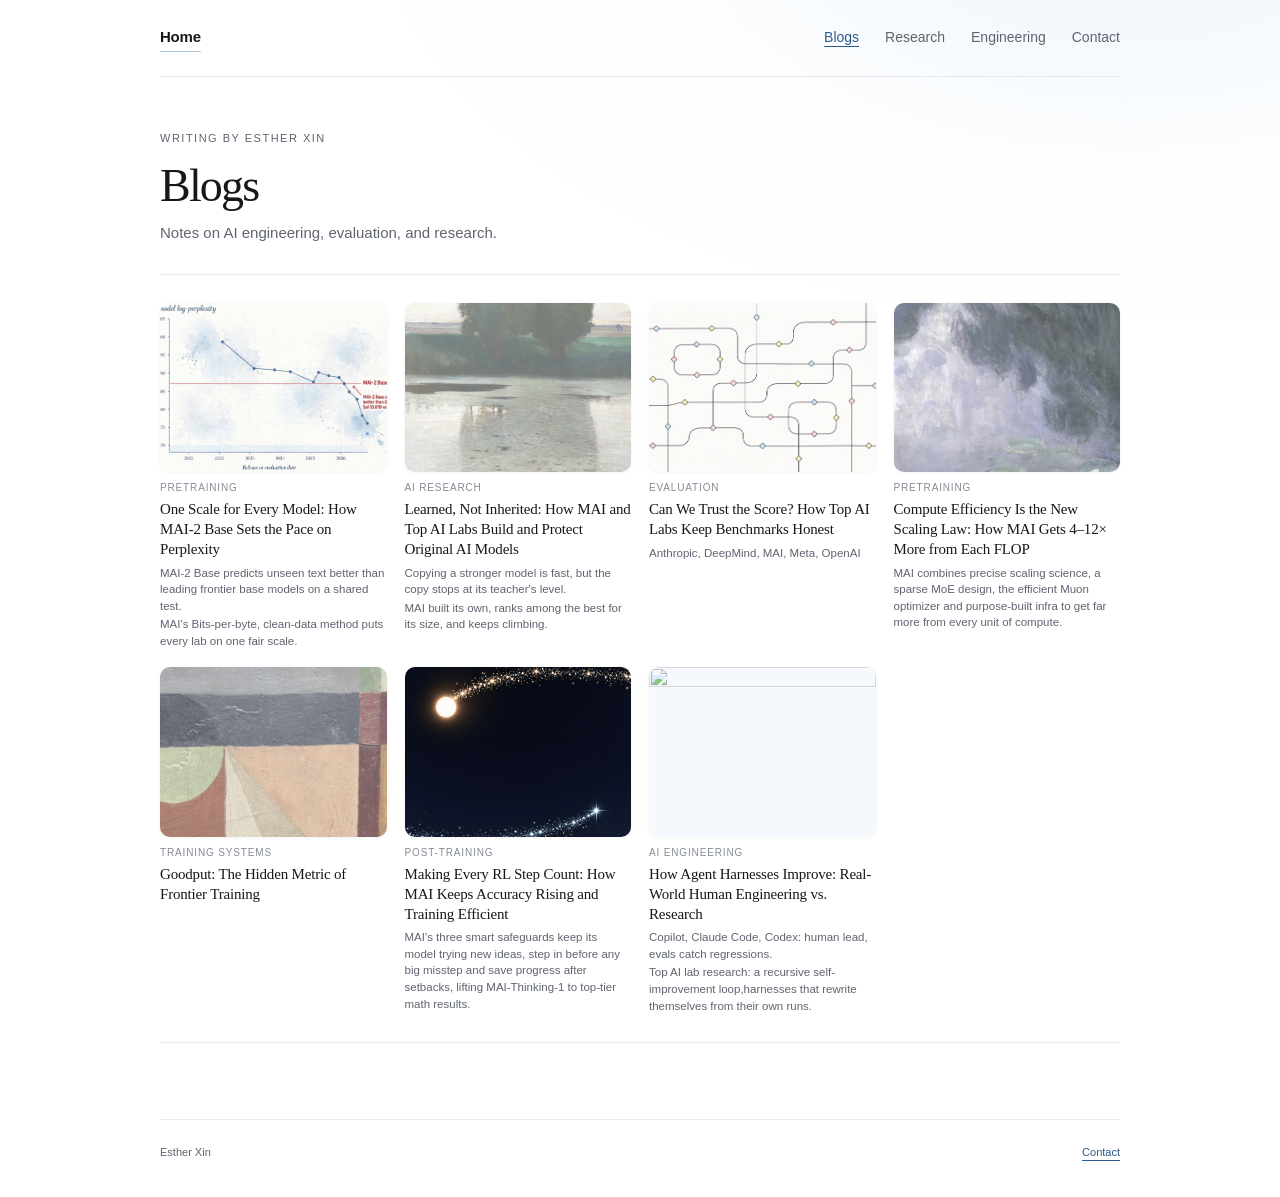
==== commit efe8c4bb: "Add files via upload" ====
--- a/blogs/index.html
+++ b/blogs/index.html
@@ -67,16 +67,13 @@
       </article>
 
       <article class="blog-card">
-        <a class="blog-card-media" href="how-agent-harnesses-improve/" target="_blank" rel="noopener" tabindex="-1" aria-hidden="true">
+        <a class="blog-card-media" href="mai-compute-efficiency/" target="_blank" rel="noopener" tabindex="-1" aria-hidden="true">
           <img class="blog-card-image blog-card-image--soft" src="../assets/blogs/preview.png" alt="" width="630" height="560">
         </a>
         <div class="blog-card-copy">
-          <p class="eyebrow">AI engineering</p>
-          <h2><a href="how-agent-harnesses-improve/" target="_blank" rel="noopener">How Agent Harnesses Improve: Real-World Human Engineering vs. Research<span class="visually-hidden"> (opens in a new tab)</span></a></h2>
-          <p class="blog-summary">
-            <span>Copilot, Claude Code, Codex: human lead, evals catch regressions.</span>
-            <span>Top AI lab research: a recursive self-improvement loop,harnesses that rewrite themselves from their own runs.</span>
-          </p>
+          <p class="eyebrow">Pretraining</p>
+          <h2><a href="mai-compute-efficiency/" target="_blank" rel="noopener">Compute Efficiency Is the New Scaling Law: How MAI Gets 4&ndash;12&times; More from Each FLOP<span class="visually-hidden"> (opens in a new tab)</span></a></h2>
+          <p class="blog-summary">MAI combines precise scaling science, a sparse MoE design, the efficient Muon optimizer and purpose-built infra to get far more from every unit of compute.</p>
         </div>
       </article>
 
@@ -100,6 +97,20 @@
           <p class="blog-summary">MAI's three smart safeguards keep its model trying new ideas, step in before any big misstep and save progress after setbacks, lifting MAI-Thinking-1 to top-tier math results.</p>
         </div>
       </article>
+
+      <article class="blog-card">
+        <a class="blog-card-media" href="how-agent-harnesses-improve/" target="_blank" rel="noopener" tabindex="-1" aria-hidden="true">
+          <img class="blog-card-image blog-card-image--soft" src="../assets/blogs/harnesses-cover.jpg" alt="" width="768" height="1027">
+        </a>
+        <div class="blog-card-copy">
+          <p class="eyebrow">AI engineering</p>
+          <h2><a href="how-agent-harnesses-improve/" target="_blank" rel="noopener">How Agent Harnesses Improve: Real-World Human Engineering vs. Research<span class="visually-hidden"> (opens in a new tab)</span></a></h2>
+          <p class="blog-summary">
+            <span>Copilot, Claude Code, Codex: human lead, evals catch regressions.</span>
+            <span>Top AI lab research: a recursive self-improvement loop,harnesses that rewrite themselves from their own runs.</span>
+          </p>
+        </div>
+      </article>
     </div>
   </main>
   <footer>
--- a/styles.css
+++ b/styles.css
@@ -568,6 +568,9 @@
   background: var(--surface);
 }
 .article-table td:first-child { font-weight: 600; white-space: nowrap; }
+.article-table--levers td:first-child { white-space: normal; width: 22%; }
+.article-table td p { margin: 0; }
+.article-table td p + p { margin-top: 8px; }
 .article-takeaway { margin: 0; padding: 18px 20px; border-radius: 10px; background: var(--surface); border: 1px solid rgba(24, 24, 27, 0.05); }
 
 @media (min-width: 851px) {
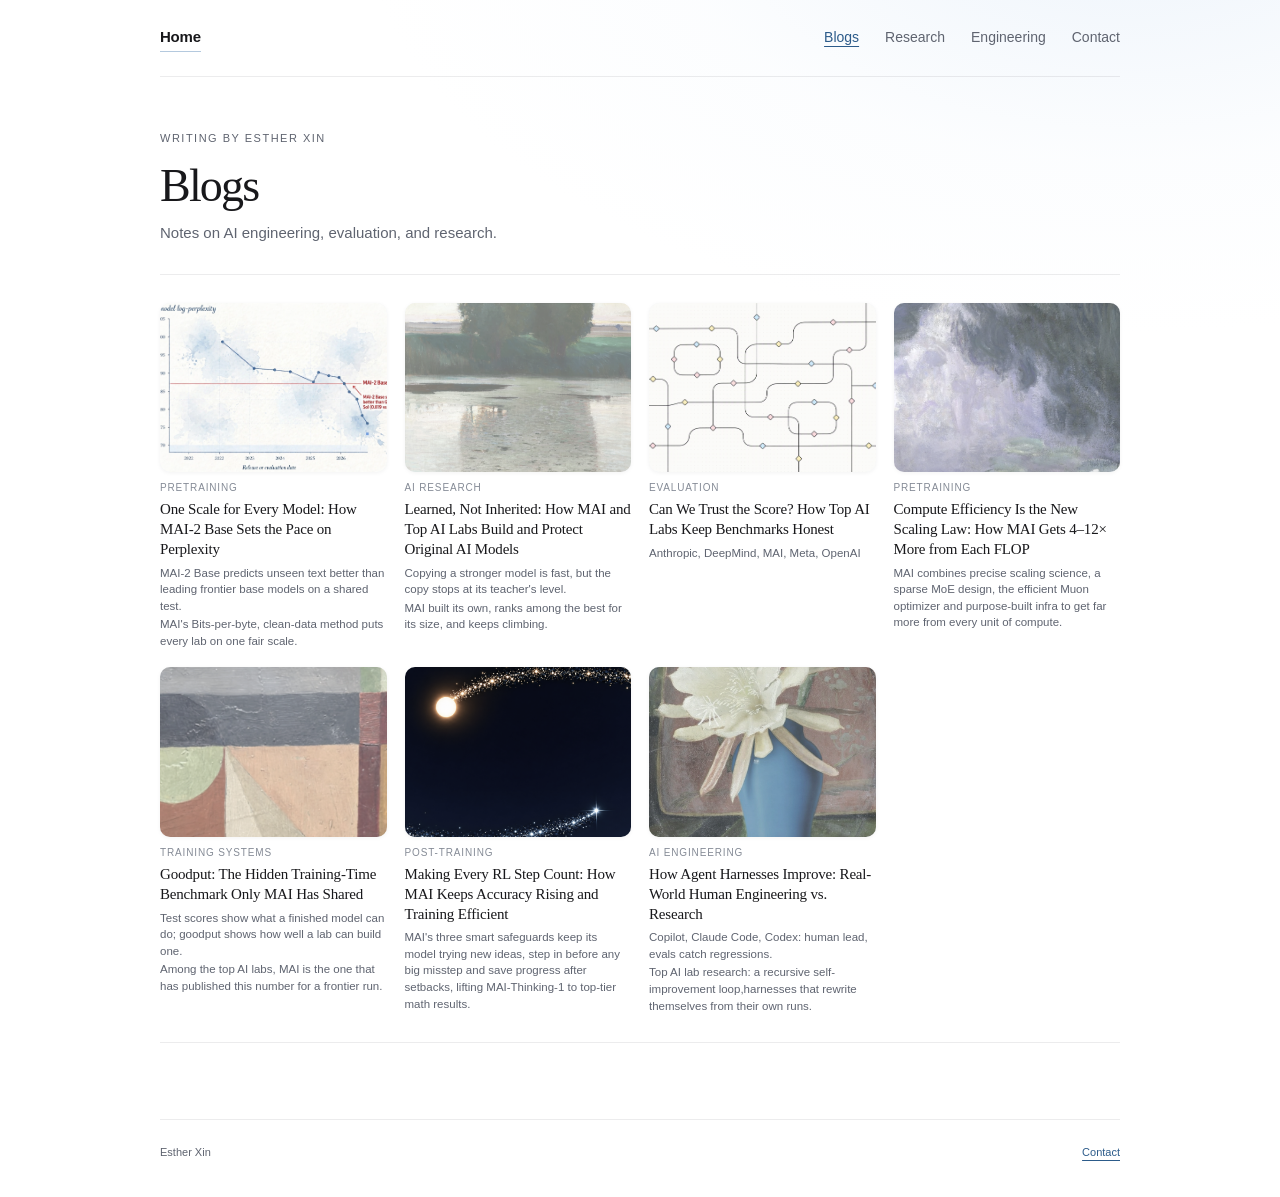
==== commit 934286c8: "Add files via upload" ====
--- a/blogs/index.html
+++ b/blogs/index.html
@@ -83,7 +83,11 @@
         </a>
         <div class="blog-card-copy">
           <p class="eyebrow">Training systems</p>
-          <h2><a href="goodput-hidden-metric/" target="_blank" rel="noopener">Goodput: The Hidden Metric of Frontier Training<span class="visually-hidden"> (opens in a new tab)</span></a></h2>
+          <h2><a href="goodput-hidden-metric/" target="_blank" rel="noopener">Goodput: The Hidden Training-Time Benchmark Only MAI Has Shared<span class="visually-hidden"> (opens in a new tab)</span></a></h2>
+          <p class="blog-summary">
+            <span>Test scores show what a finished model can do; goodput shows how well a lab can build one.</span>
+            <span>Among the top AI labs, MAI is the one that has published this number for a frontier run.</span>
+          </p>
         </div>
       </article>
 
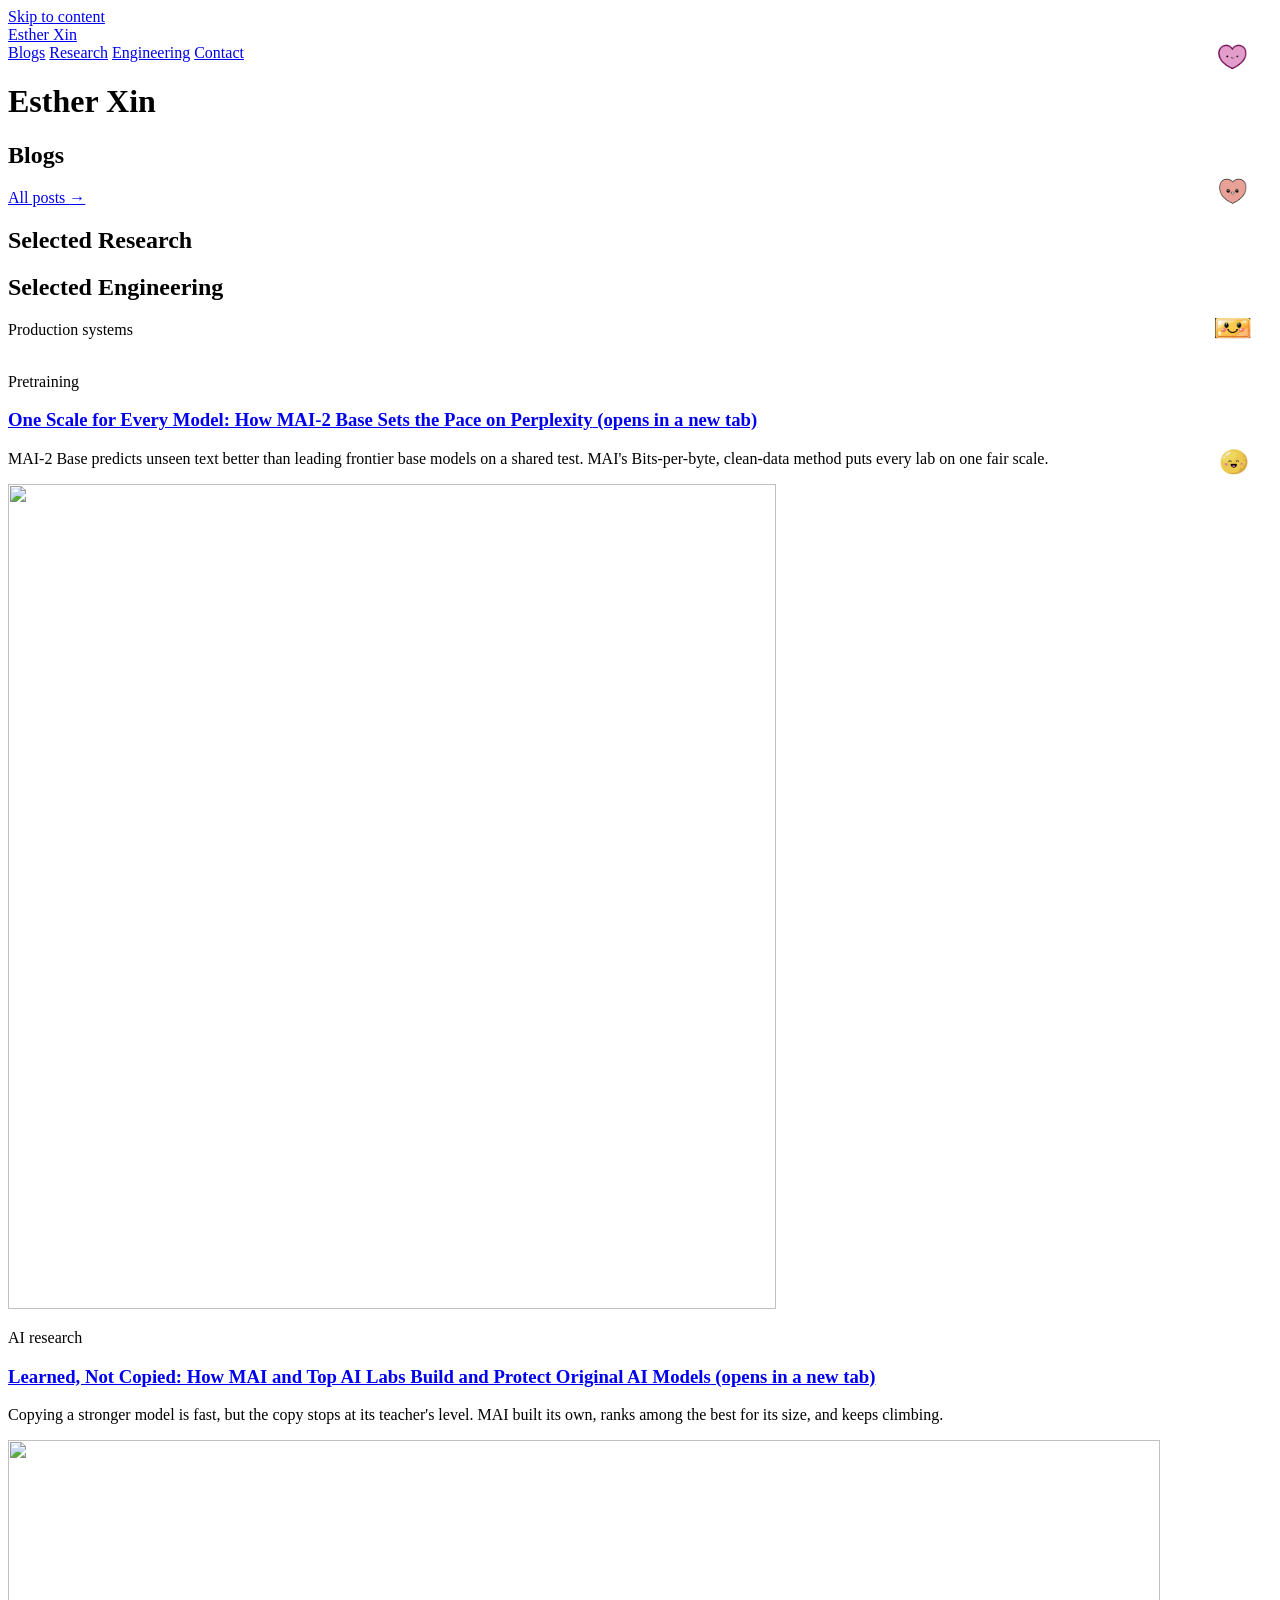
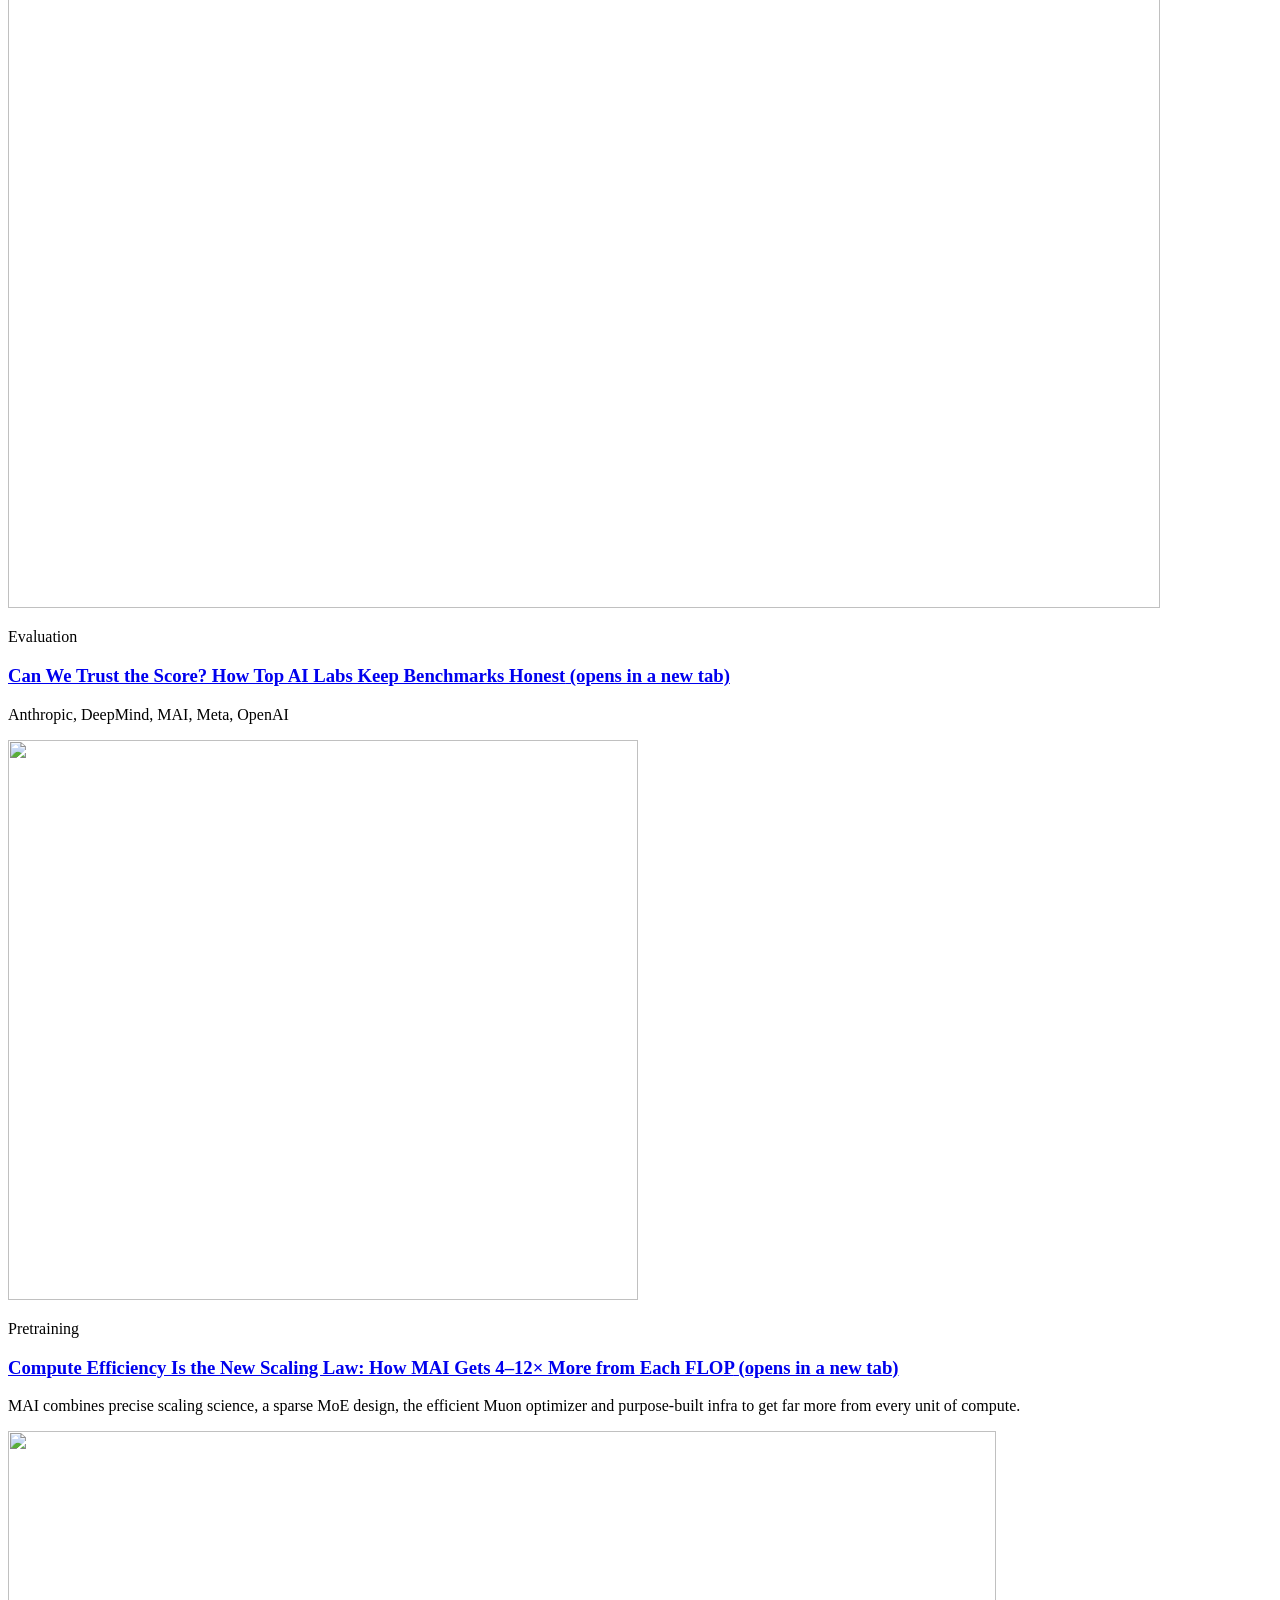
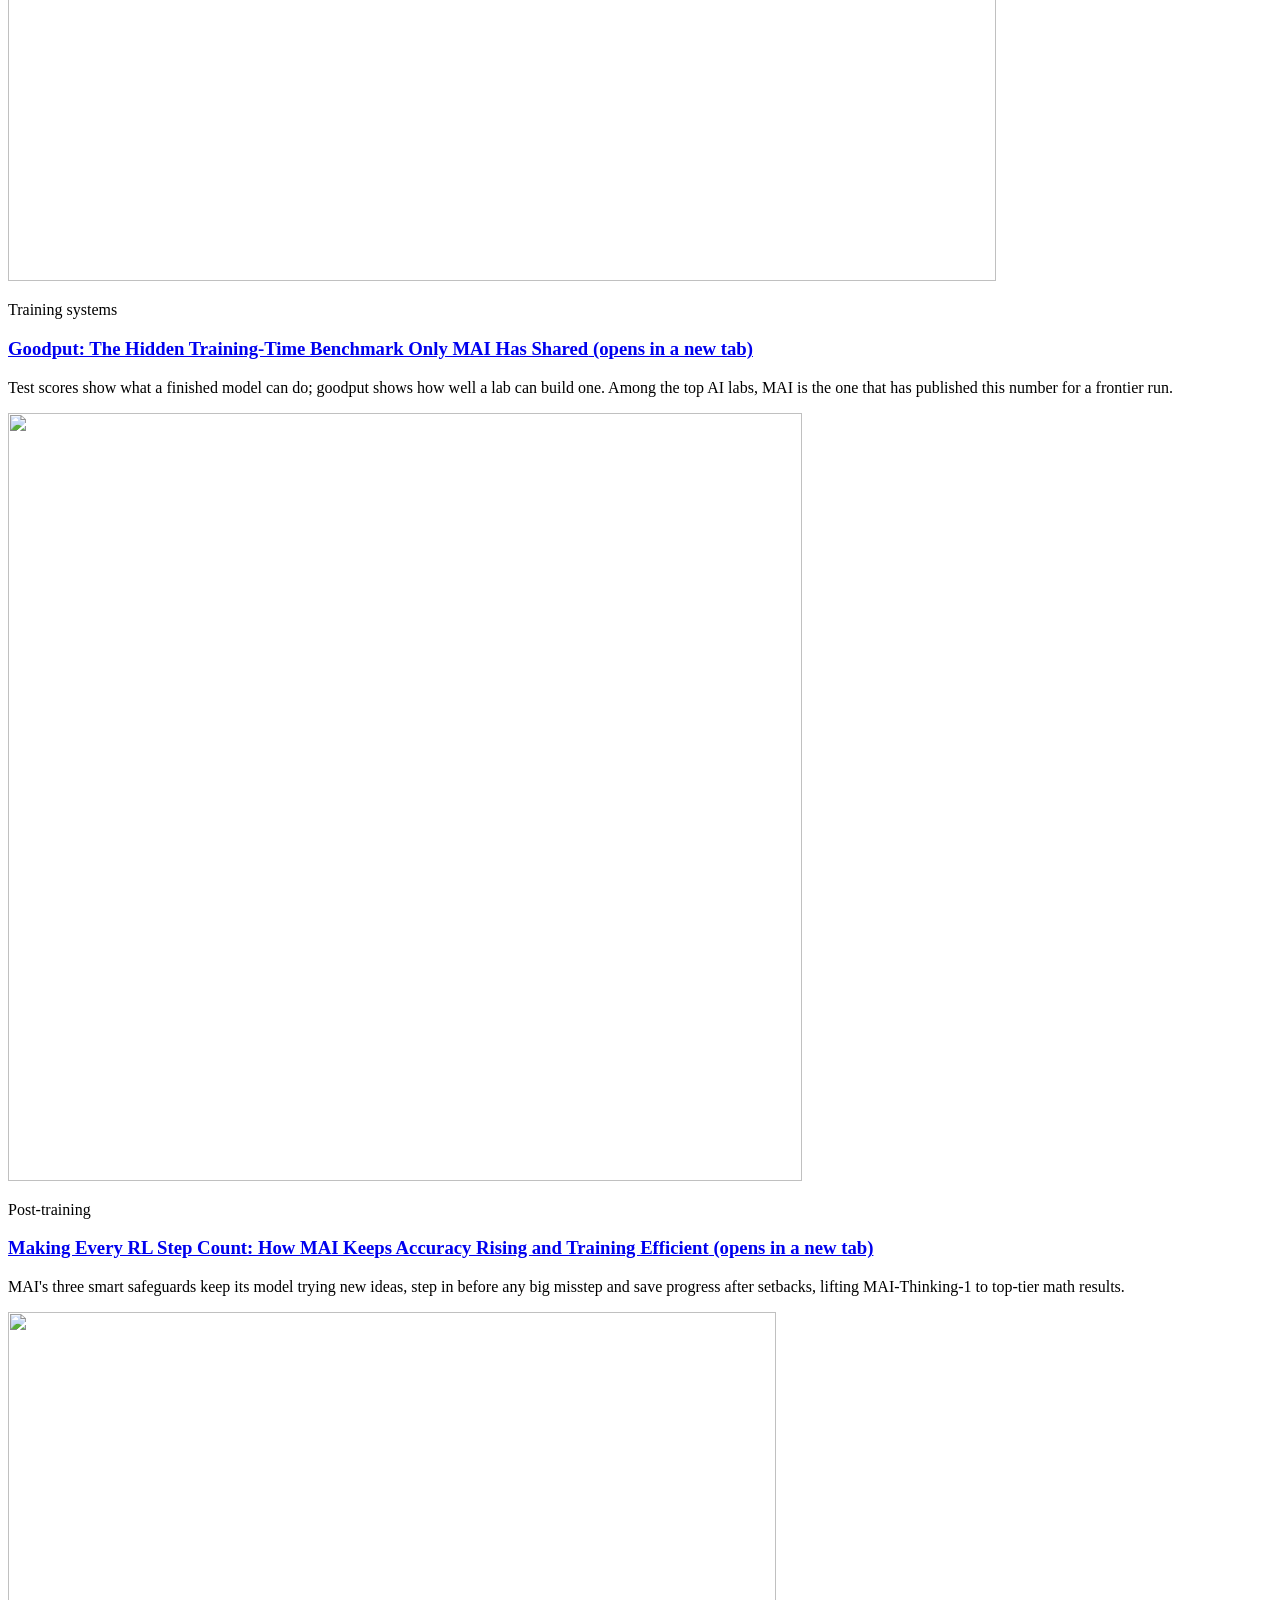
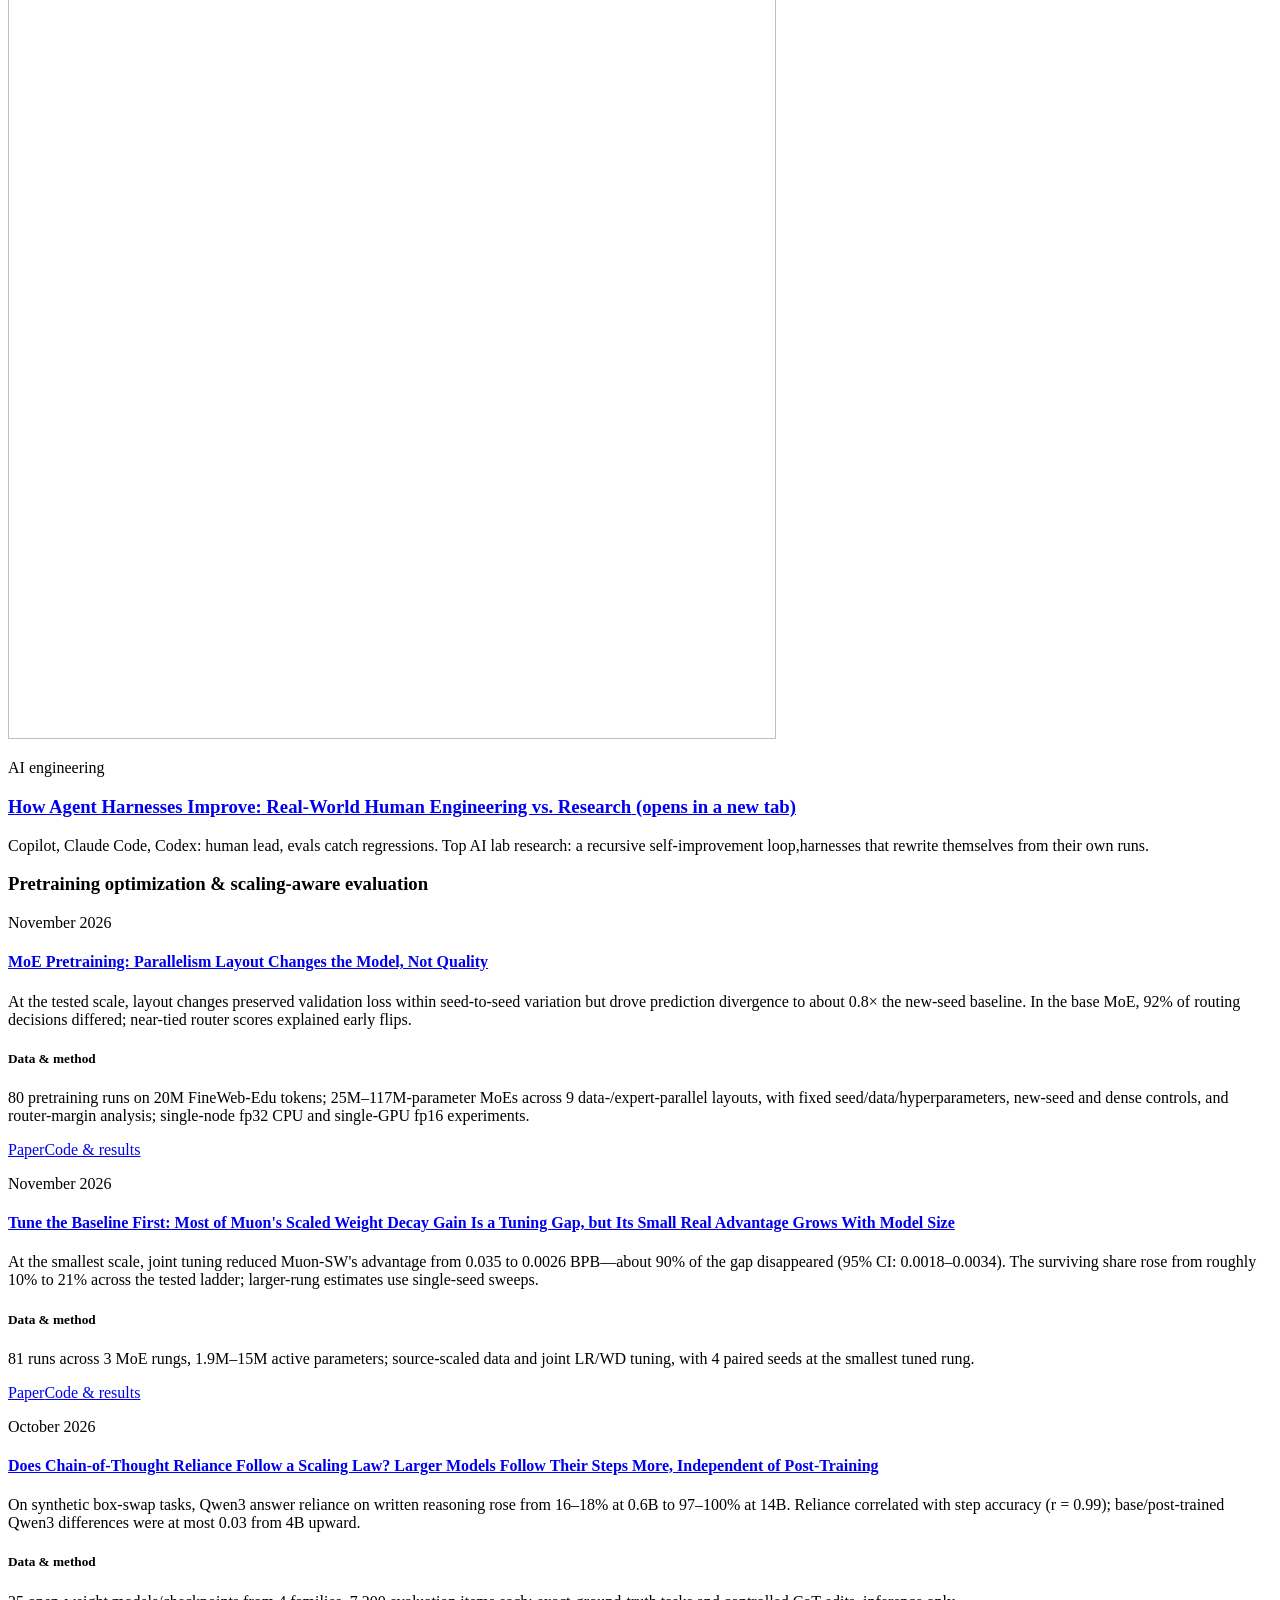
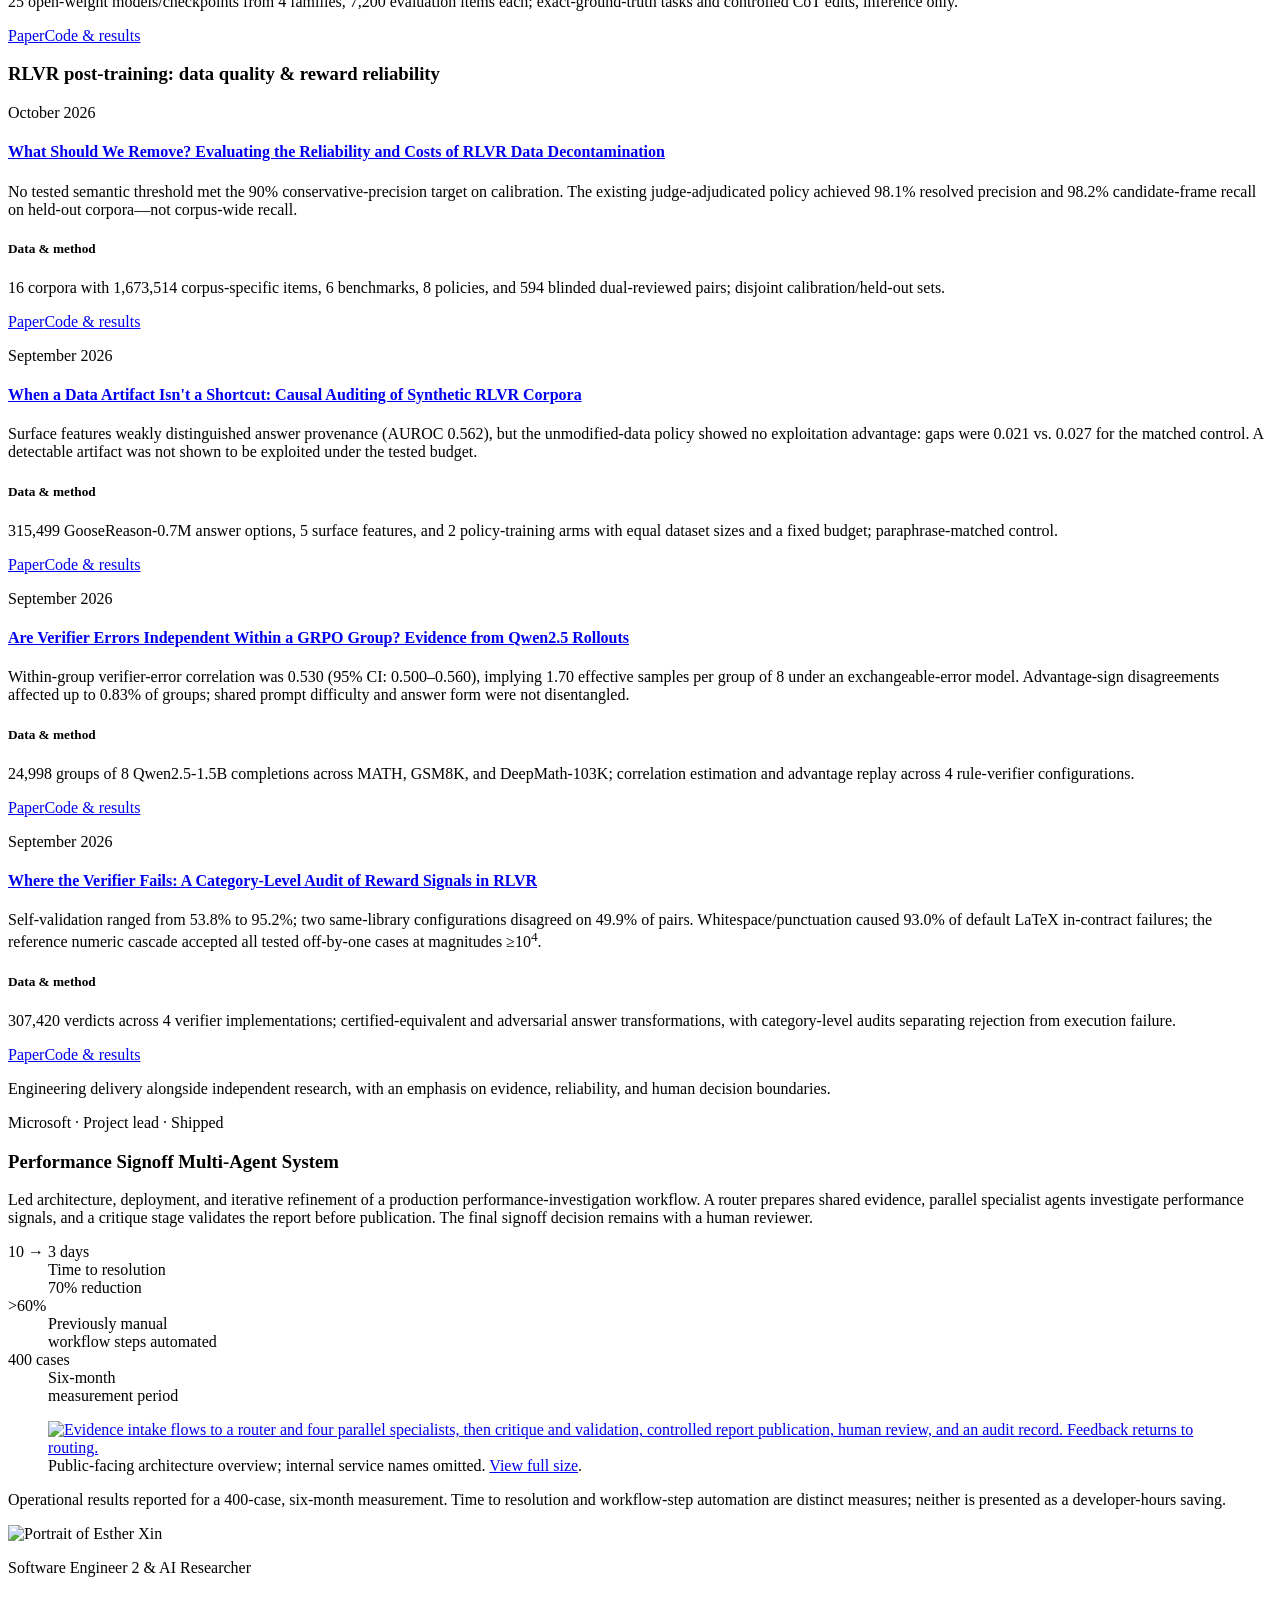
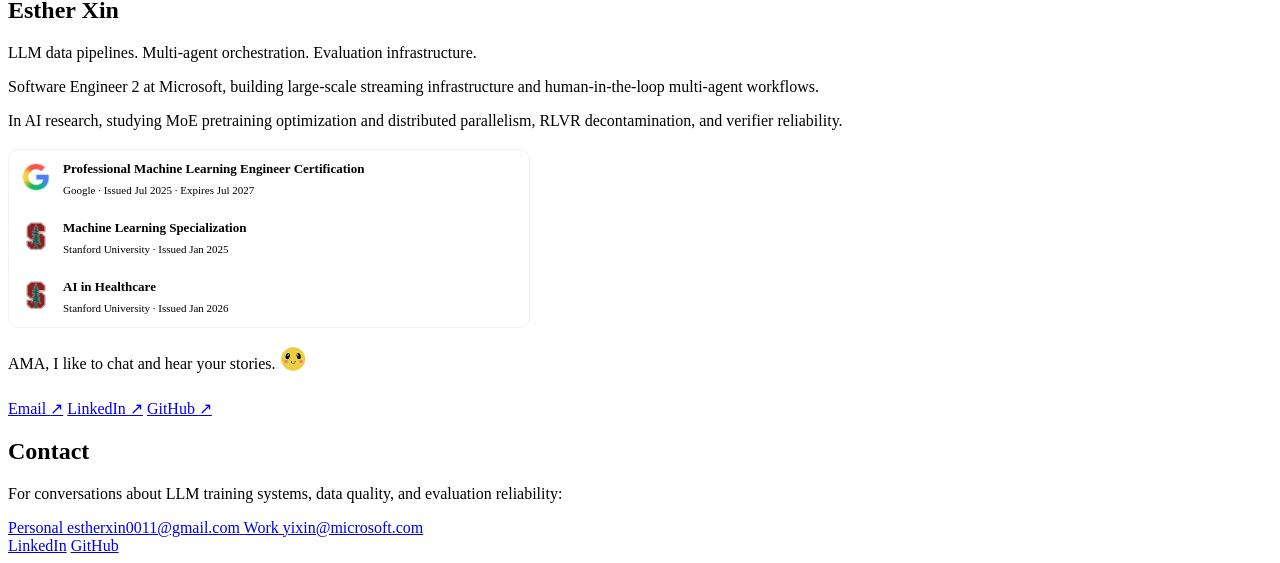
==== commit ced78ad7: "Add files via upload" ====
--- a/blogs/index.html
+++ b/blogs/index.html
@@ -3,123 +3,432 @@
 <head>
   <meta charset="utf-8">
   <meta name="viewport" content="width=device-width, initial-scale=1">
-  <meta name="description" content="Writing by Esther Xin on AI engineering, evaluation, and research.">
+  <meta name="description" content="Esther Xin: Software Engineer 2 and AI Researcher working on LLM data pipelines, evaluation infrastructure, and pretraining optimization.">
   <meta name="theme-color" content="#ffffff">
-  <title>Blogs | Esther Xin</title>
-  <link rel="canonical" href="https://ethxin0011.github.io/blogs/">
-  <link rel="stylesheet" href="../styles.css">
+  <title>Esther Xin | ML Systems &amp; LLM Research</title>
+  <link rel="stylesheet" href="styles.css">
+  <script src="tabs.js" defer></script>
+  <style id="credential-styles">
+    .credentials {
+      width: 100%;
+      max-width: 520px;
+      margin: 19px 0;
+      border: 1px solid rgba(24, 24, 27, 0.06);
+      border-radius: 10px;
+      background: var(--surface);
+    }
+    .credential { display: flex; align-items: flex-start; gap: 12px; padding: 10px 12px; }
+    .credential + .credential { border-top: 1px solid var(--line); }
+    .credential-logo { display: block; flex: 0 0 30px; width: 30px; height: 30px; margin-top: 2px; object-fit: contain; }
+    .credential-copy { display: flex; flex-direction: column; gap: 3px; min-width: 0; }
+    .credential-name { font-size: 13px; font-weight: 550; line-height: 1.45; color: var(--ink); }
+    .credential-details { font-size: 11px; line-height: 1.55; color: var(--muted); }
+  </style>
+  <style>
+    .smile-rail {
+      --smile-size: min(52.8px, 8.4vh);
+      position: fixed;
+      top: 4vh;
+      right: 12px;
+      width: var(--smile-size);
+      /* Preserve the existing gaps with 1.2x larger icons. */
+      height: calc(72vh - 8 * var(--smile-size) / 3);
+      max-height: calc(600px - 8 * var(--smile-size) / 3);
+      display: flex;
+      flex-direction: column;
+      justify-content: space-between;
+      gap: 16px;
+      z-index: 5;
+      pointer-events: none;
+    }
+    .smile-button {
+      position: relative;
+      flex: 0 0 var(--smile-size);
+      width: var(--smile-size);
+      height: var(--smile-size);
+      padding: 0;
+      border: 0;
+      border-radius: 8px;
+      background: none;
+      cursor: pointer;
+      pointer-events: auto;
+    }
+    .smile-button img { display: block; width: 100%; height: 100%; object-fit: contain; transform-origin: right center; transition: transform 160ms ease; }
+    .smile-button:is(:hover, :focus) img { transform: scale(1.2); }
+    .smile-button:focus-visible { outline: 2px solid var(--link); outline-offset: 4px; }
+    .smile-tooltip {
+      position: absolute;
+      right: calc(100% + 12px);
+      top: 50%;
+      transform: translateY(-50%);
+      padding: 5px 9px;
+      border: 1px solid var(--line);
+      border-radius: 6px;
+      background: var(--paper);
+      color: var(--ink);
+      font: 12px/1.4 -apple-system, BlinkMacSystemFont, "Segoe UI", sans-serif;
+      white-space: nowrap;
+      box-shadow: 0 2px 8px #332d2914;
+      opacity: 0;
+      visibility: hidden;
+      pointer-events: none;
+      transition: opacity 160ms ease;
+    }
+    .smile-button:is(:hover, :focus) .smile-tooltip { opacity: 1; visibility: visible; }
+    @media (max-width: 1120px) {
+      .site-header, main, footer { width: calc(100% - 112px); margin-inline: 24px 88px; }
+    }
+    @media (max-width: 680px) {
+      .smile-rail {
+        --smile-size: 24px;
+        position: static;
+        width: auto;
+        height: auto;
+        max-height: none;
+        margin: 8px 20px 0;
+        flex-direction: row;
+        justify-content: flex-end;
+        gap: 8px;
+      }
+      .smile-tooltip { right: 0; top: calc(100% + 6px); transform: none; }
+      .site-header, main, footer { width: calc(100% - 40px); margin-inline: auto; }
+      .portrait { max-width: 100%; }
+    }
+    @media (prefers-reduced-motion: reduce) {
+      .smile-button img, .smile-tooltip { transition: none; }
+    }
+    @media print {
+      .smile-rail { display: none; }
+      main, footer { width: 100%; margin-inline: 0; }
+    }
+  </style>
 </head>
 <body>
   <a class="skip-link" href="#main">Skip to content</a>
   <header class="site-header">
-    <a class="wordmark" href="../">Home</a>
+    <a class="wordmark" href="#about">Esther Xin</a>
     <nav aria-label="Main navigation">
-      <a href="./" aria-current="page">Blogs</a>
-      <a href="../#research">Research</a>
-      <a href="../#engineering">Engineering</a>
-      <a href="../#contact">Contact</a>
+      <a href="blogs/">Blogs</a>
+      <a href="#research">Research</a>
+      <a href="#engineering">Engineering</a>
+      <a href="#contact">Contact</a>
     </nav>
   </header>
-  <main id="main" class="blog-index">
-    <header class="blog-masthead">
-      <p class="eyebrow">Writing by Esther Xin</p>
-      <h1>Blogs</h1>
-      <p>Notes on AI engineering, evaluation, and research.</p>
-    </header>
-    <div class="blog-feed blog-grid">
-      <article class="blog-card">
-        <a class="blog-card-media" href="compute-efficiency-scaling-law/" target="_blank" rel="noopener" tabindex="-1" aria-hidden="true">
-          <img class="blog-card-image" src="../assets/blogs/perplexity-cover.webp" alt="">
+
+  <aside class="smile-rail" aria-label="A little smile">
+    <button class="smile-button" type="button" aria-label="Smile - pink heart" aria-describedby="smile-heart">
+      <img src="[data-uri]" alt="" aria-hidden="true">
+      <span class="smile-tooltip" id="smile-heart" role="tooltip">Smile</span>
+    </button>
+    <button class="smile-button" type="button" aria-label="Smile - peach heart" aria-describedby="smile-heart2">
+      <img src="[data-uri]" alt="" aria-hidden="true">
+      <span class="smile-tooltip" id="smile-heart2" role="tooltip">Smile</span>
+    </button>
+    <button class="smile-button" type="button" aria-label="Smile - square face" aria-describedby="smile-square">
+      <img src="[data-uri]" alt="" aria-hidden="true">
+      <span class="smile-tooltip" id="smile-square" role="tooltip">Smile</span>
+    </button>
+    <button class="smile-button" type="button" aria-label="Smile - round face" aria-describedby="smile-round">
+      <img src="[data-uri]" alt="" aria-hidden="true">
+      <span class="smile-tooltip" id="smile-round" role="tooltip">Smile</span>
+    </button>
+  </aside>
+
+  <main id="main" class="home-page">
+    <h1 class="visually-hidden">Esther Xin</h1>
+    <div class="work-board" data-work-board>
+      <div class="section-heading blogs-topbar">
+        <h2 id="blogs-title" tabindex="-1">Blogs</h2>
+        <a class="section-note section-link" href="blogs/">All posts <span aria-hidden="true">&rarr;</span></a>
+      </div>
+
+      <div class="section-heading research-topbar">
+        <h2 id="research-title" tabindex="-1">Selected Research</h2>
+      </div>
+
+      <div class="section-heading engineering-topbar">
+        <h2 id="engineering-title" tabindex="-1">Selected Engineering</h2>
+        <span class="section-note">Production systems</span>
+      </div>
+
+      <nav class="work-rail" aria-label="Portfolio sections" hidden>
+        <button type="button" aria-controls="blogs-content" data-work-toggle="blogs" aria-label="Blogs" title="Blogs"></button>
+        <button type="button" aria-controls="research-content" data-work-toggle="research" aria-label="Selected Research" title="Selected Research"></button>
+        <button type="button" aria-controls="engineering-content" data-work-toggle="engineering" aria-label="Selected Engineering" title="Selected Engineering"></button>
+      </nav>
+
+      <div class="work-panels">
+        <section class="section work-panel" id="blogs" aria-labelledby="blogs-title">
+          <div class="panel-content" id="blogs-content">
+            <div class="blog-grid">
+              <article class="blog-card">
+                <a class="blog-card-media" href="blogs/compute-efficiency-scaling-law/" target="_blank" rel="noopener" tabindex="-1" aria-hidden="true">
+                  <img class="blog-card-image" src="assets/blogs/perplexity-cover.webp" alt="">
+                </a>
+                <div class="blog-card-copy">
+                  <p class="eyebrow">Pretraining</p>
+                  <h3><a href="blogs/compute-efficiency-scaling-law/" target="_blank" rel="noopener">One Scale for Every Model: How MAI-2 Base Sets the Pace on Perplexity<span class="visually-hidden"> (opens in a new tab)</span></a></h3>
+                  <p class="blog-summary">
+                    <span>MAI-2 Base predicts unseen text better than leading frontier base models on a shared test.</span>
+                    <span>MAI's Bits-per-byte, clean-data method puts every lab on one fair scale.</span>
+                  </p>
+                </div>
+              </article>
+
+              <article class="blog-card">
+                <a class="blog-card-media" href="blogs/learned-not-inherited/" target="_blank" rel="noopener" tabindex="-1" aria-hidden="true">
+                  <img class="blog-card-image blog-card-image--soft blog-card-image--top" src="assets/blogs/blog2.png" alt="" width="768" height="825">
+                </a>
+                <div class="blog-card-copy">
+                  <p class="eyebrow">AI research</p>
+                  <h3><a href="blogs/learned-not-inherited/" target="_blank" rel="noopener">Learned, Not Copied: How MAI and Top AI Labs Build and Protect Original AI Models<span class="visually-hidden"> (opens in a new tab)</span></a></h3>
+                  <p class="blog-summary">
+                    <span>Copying a stronger model is fast, but the copy stops at its teacher's level.</span>
+                    <span>MAI built its own, ranks among the best for its size, and keeps climbing.</span>
+                  </p>
+                </div>
+              </article>
+
+              <article class="blog-card">
+                <a class="blog-card-media" href="blogs/can-we-trust-the-score/" target="_blank" rel="noopener" tabindex="-1" aria-hidden="true">
+                  <img class="blog-card-image" src="assets/blogs/blog3.png" alt="" width="1152" height="768">
+                </a>
+                <div class="blog-card-copy">
+                  <p class="eyebrow">Evaluation</p>
+                  <h3><a href="blogs/can-we-trust-the-score/" target="_blank" rel="noopener">Can We Trust the Score? How Top AI Labs Keep Benchmarks Honest<span class="visually-hidden"> (opens in a new tab)</span></a></h3>
+                  <p class="blog-summary">Anthropic, DeepMind, MAI, Meta, OpenAI</p>
+                </div>
+              </article>
+
+              <article class="blog-card">
+                <a class="blog-card-media" href="blogs/mai-compute-efficiency/" target="_blank" rel="noopener" tabindex="-1" aria-hidden="true">
+                  <img class="blog-card-image blog-card-image--soft" src="assets/blogs/preview.png" alt="" width="630" height="560">
+                </a>
+                <div class="blog-card-copy">
+                  <p class="eyebrow">Pretraining</p>
+                  <h3><a href="blogs/mai-compute-efficiency/" target="_blank" rel="noopener">Compute Efficiency Is the New Scaling Law: How MAI Gets 4&ndash;12&times; More from Each FLOP<span class="visually-hidden"> (opens in a new tab)</span></a></h3>
+                  <p class="blog-summary">MAI combines precise scaling science, a sparse MoE design, the efficient Muon optimizer and purpose-built infra to get far more from every unit of compute.</p>
+                </div>
+              </article>
+
+              <article class="blog-card">
+                <a class="blog-card-media" href="blogs/goodput-hidden-metric/" target="_blank" rel="noopener" tabindex="-1" aria-hidden="true">
+                  <img class="blog-card-image blog-card-image--soft" src="assets/blogs/blog4.png" alt="" width="988" height="450">
+                </a>
+                <div class="blog-card-copy">
+                  <p class="eyebrow">Training systems</p>
+                  <h3><a href="blogs/goodput-hidden-metric/" target="_blank" rel="noopener">Goodput: The Hidden Training-Time Benchmark Only MAI Has Shared<span class="visually-hidden"> (opens in a new tab)</span></a></h3>
+                  <p class="blog-summary">
+                    <span>Test scores show what a finished model can do; goodput shows how well a lab can build one.</span>
+                    <span>Among the top AI labs, MAI is the one that has published this number for a frontier run.</span>
+                  </p>
+                </div>
+              </article>
+
+              <article class="blog-card">
+                <a class="blog-card-media" href="blogs/making-every-rl-step-count/" target="_blank" rel="noopener" tabindex="-1" aria-hidden="true">
+                  <img class="blog-card-image" src="assets/blogs/blog6.png" alt="" width="794" height="768">
+                </a>
+                <div class="blog-card-copy">
+                  <p class="eyebrow">Post-training</p>
+                  <h3><a href="blogs/making-every-rl-step-count/" target="_blank" rel="noopener">Making Every RL Step Count: How MAI Keeps Accuracy Rising and Training Efficient<span class="visually-hidden"> (opens in a new tab)</span></a></h3>
+                  <p class="blog-summary">MAI's three smart safeguards keep its model trying new ideas, step in before any big misstep and save progress after setbacks, lifting MAI-Thinking-1 to top-tier math results.</p>
+                </div>
+              </article>
+
+              <article class="blog-card">
+                <a class="blog-card-media" href="blogs/how-agent-harnesses-improve/" target="_blank" rel="noopener" tabindex="-1" aria-hidden="true">
+                  <img class="blog-card-image blog-card-image--soft" src="assets/blogs/harnesses-cover.jpg" alt="" width="768" height="1027">
+                </a>
+                <div class="blog-card-copy">
+                  <p class="eyebrow">AI engineering</p>
+                  <h3><a href="blogs/how-agent-harnesses-improve/" target="_blank" rel="noopener">How Agent Harnesses Improve: Real-World Human Engineering vs. Research<span class="visually-hidden"> (opens in a new tab)</span></a></h3>
+                  <p class="blog-summary">
+                    <span>Copilot, Claude Code, Codex: human lead, evals catch regressions.</span>
+                    <span>Top AI lab research: a recursive self-improvement loop,harnesses that rewrite themselves from their own runs.</span>
+                  </p>
+                </div>
+              </article>
+            </div>
+          </div>
+          <button class="panel-toggle" type="button" aria-controls="blogs-content" data-work-toggle="blogs" hidden><span>Expand blogs</span><span class="toggle-icon" aria-hidden="true"></span></button>
+        </section>
+
+        <section class="section work-panel" id="research" aria-labelledby="research-title">
+          <div class="panel-content" id="research-content">
+
+            <div class="research-thread">
+              <h3>Pretraining optimization &amp; scaling-aware evaluation</h3>
+              <article class="paper">
+                <p class="paper-date"><time datetime="2026-11">November 2026</time></p>
+                <h4><a href="https://arxiv.org/abs/2611.15271">MoE Pretraining: Parallelism Layout Changes the Model, Not Quality</a></h4>
+                <p class="paper-findings">At the tested scale, layout changes preserved validation loss within seed-to-seed variation but drove prediction divergence to about 0.8&times; the new-seed baseline. In the base MoE, 92% of routing decisions differed; near-tied router scores explained early flips.</p>
+                <div class="paper-method">
+                  <h5>Data &amp; method</h5>
+                  <p>80 pretraining runs on 20M FineWeb-Edu tokens; 25M&ndash;117M-parameter MoEs across 9 data-/expert-parallel layouts, with fixed seed/data/hyperparameters, new-seed and dense controls, and router-margin analysis; single-node fp32 CPU and single-GPU fp16 experiments.</p>
+                </div>
+                <p class="paper-links"><a href="https://arxiv.org/abs/2611.15271">Paper</a><a href="https://github.com/ethxin0011/moe_parallelism" target="_blank" rel="noopener noreferrer">Code &amp; results</a></p>
+              </article>
+              <article class="paper">
+                <p class="paper-date"><time datetime="2026-11">November 2026</time></p>
+                <h4><a href="https://arxiv.org/abs/2611.02529">Tune the Baseline First: Most of Muon's Scaled Weight Decay Gain Is a Tuning Gap, but Its Small Real Advantage Grows With Model Size</a></h4>
+                <p class="paper-findings">At the smallest scale, joint tuning reduced Muon-SW's advantage from 0.035 to 0.0026 BPB&mdash;about 90% of the gap disappeared (95% CI: 0.0018&ndash;0.0034). The surviving share rose from roughly 10% to 21% across the tested ladder; larger-rung estimates use single-seed sweeps.</p>
+                <div class="paper-method">
+                  <h5>Data &amp; method</h5>
+                  <p>81 runs across 3 MoE rungs, 1.9M&ndash;15M active parameters; source-scaled data and joint LR/WD tuning, with 4 paired seeds at the smallest tuned rung.</p>
+                </div>
+                <p class="paper-links"><a href="https://arxiv.org/abs/2611.02529">Paper</a><a href="https://github.com/ethxin0011/weight_decay_ladder" target="_blank" rel="noopener noreferrer">Code &amp; results</a></p>
+              </article>
+              <article class="paper">
+                <p class="paper-date"><time datetime="2026-10">October 2026</time></p>
+                <h4><a href="https://arxiv.org/abs/2610.38433">Does Chain-of-Thought Reliance Follow a Scaling Law? Larger Models Follow Their Steps More, Independent of Post-Training</a></h4>
+                <p class="paper-findings">On synthetic box-swap tasks, Qwen3 answer reliance on written reasoning rose from 16&ndash;18% at 0.6B to 97&ndash;100% at 14B. Reliance correlated with step accuracy (r = 0.99); base/post-trained Qwen3 differences were at most 0.03 from 4B upward.</p>
+                <div class="paper-method">
+                  <h5>Data &amp; method</h5>
+                  <p>25 open-weight models/checkpoints from 4 families, 7,200 evaluation items each; exact-ground-truth tasks and controlled CoT edits, inference only.</p>
+                </div>
+                <p class="paper-links"><a href="https://arxiv.org/abs/2610.38433">Paper</a><a href="https://github.com/ethxin0011/cot-scale-reliance" target="_blank" rel="noopener noreferrer">Code &amp; results</a></p>
+              </article>
+            </div>
+
+            <div class="research-thread">
+              <h3>RLVR post-training: data quality &amp; reward reliability</h3>
+              <article class="paper">
+                <p class="paper-date"><time datetime="2026-10">October 2026</time></p>
+                <h4><a href="https://arxiv.org/abs/2610.21229">What Should We Remove? Evaluating the Reliability and Costs of RLVR Data Decontamination</a></h4>
+                <p class="paper-findings">No tested semantic threshold met the 90% conservative-precision target on calibration. The existing judge-adjudicated policy achieved 98.1% resolved precision and 98.2% candidate-frame recall on held-out corpora&mdash;not corpus-wide recall.</p>
+                <div class="paper-method">
+                  <h5>Data &amp; method</h5>
+                  <p>16 corpora with 1,673,514 corpus-specific items, 6 benchmarks, 8 policies, and 594 blinded dual-reviewed pairs; disjoint calibration/held-out sets.</p>
+                </div>
+                <p class="paper-links"><a href="https://arxiv.org/abs/2610.21229">Paper</a><a href="https://github.com/ethxin0011/rlvr_data_contamination" target="_blank" rel="noopener noreferrer">Code &amp; results</a></p>
+              </article>
+              <article class="paper">
+                <p class="paper-date"><time datetime="2026-09">September 2026</time></p>
+                <h4><a href="https://arxiv.org/abs/2610.00202">When a Data Artifact Isn't a Shortcut: Causal Auditing of Synthetic RLVR Corpora</a></h4>
+                <p class="paper-findings">Surface features weakly distinguished answer provenance (AUROC 0.562), but the unmodified-data policy showed no exploitation advantage: gaps were 0.021 vs. 0.027 for the matched control. A detectable artifact was not shown to be exploited under the tested budget.</p>
+                <div class="paper-method">
+                  <h5>Data &amp; method</h5>
+                  <p>315,499 GooseReason-0.7M answer options, 5 surface features, and 2 policy-training arms with equal dataset sizes and a fixed budget; paraphrase-matched control.</p>
+                </div>
+                <p class="paper-links"><a href="https://arxiv.org/abs/2610.00202">Paper</a><a href="https://github.com/ethxin0011/rlvr_authenticity_audit" target="_blank" rel="noopener noreferrer">Code &amp; results</a></p>
+              </article>
+              <article class="paper">
+                <p class="paper-date"><time datetime="2026-09">September 2026</time></p>
+                <h4><a href="https://arxiv.org/abs/2609.06386">Are Verifier Errors Independent Within a GRPO Group? Evidence from Qwen2.5 Rollouts</a></h4>
+                <p class="paper-findings">Within-group verifier-error correlation was 0.530 (95% CI: 0.500&ndash;0.560), implying 1.70 effective samples per group of 8 under an exchangeable-error model. Advantage-sign disagreements affected up to 0.83% of groups; shared prompt difficulty and answer form were not disentangled.</p>
+                <div class="paper-method">
+                  <h5>Data &amp; method</h5>
+                  <p>24,998 groups of 8 Qwen2.5-1.5B completions across MATH, GSM8K, and DeepMath-103K; correlation estimation and advantage replay across 4 rule-verifier configurations.</p>
+                </div>
+                <p class="paper-links"><a href="https://arxiv.org/abs/2609.06386">Paper</a><a href="https://github.com/ethxin0011/rlvr_group_correlation" target="_blank" rel="noopener noreferrer">Code &amp; results</a></p>
+              </article>
+              <article class="paper">
+                <p class="paper-date"><time datetime="2026-09">September 2026</time></p>
+                <h4><a href="https://arxiv.org/abs/2609.01354">Where the Verifier Fails: A Category-Level Audit of Reward Signals in RLVR</a></h4>
+                <p class="paper-findings">Self-validation ranged from 53.8% to 95.2%; two same-library configurations disagreed on 49.9% of pairs. Whitespace/punctuation caused 93.0% of default LaTeX in-contract failures; the reference numeric cascade accepted all tested off-by-one cases at magnitudes &ge;10<sup>4</sup>.</p>
+                <div class="paper-method">
+                  <h5>Data &amp; method</h5>
+                  <p>307,420 verdicts across 4 verifier implementations; certified-equivalent and adversarial answer transformations, with category-level audits separating rejection from execution failure.</p>
+                </div>
+                <p class="paper-links"><a href="https://arxiv.org/abs/2609.01354">Paper</a><a href="https://github.com/ethxin0011/verifier-error-budget" target="_blank" rel="noopener noreferrer">Code &amp; results</a></p>
+              </article>
+            </div>
+          </div>
+          <button class="panel-toggle" type="button" aria-controls="research-content" data-work-toggle="research" hidden><span>Show all papers</span><span class="toggle-icon" aria-hidden="true"></span></button>
+        </section>
+
+        <section class="section work-panel" id="engineering" aria-labelledby="engineering-title">
+          <div class="panel-content" id="engineering-content">
+            <p class="section-description">Engineering delivery alongside independent research, with an emphasis on evidence, reliability, and human decision boundaries.</p>
+            <article class="project">
+              <p class="paper-date">Microsoft &middot; Project lead &middot; Shipped</p>
+              <h3>Performance Signoff Multi-Agent System</h3>
+              <p>Led architecture, deployment, and iterative refinement of a production performance-investigation workflow. A router prepares shared evidence, parallel specialist agents investigate performance signals, and a critique stage validates the report before publication. The final signoff decision remains with a human reviewer.</p>
+              <dl class="project-metrics">
+                <div><dt>10 &rarr; 3 days</dt><dd>Time to resolution<br><span>70% reduction</span></dd></div>
+                <div><dt>&gt;60%</dt><dd>Previously manual<br>workflow steps automated</dd></div>
+                <div><dt>400 cases</dt><dd>Six-month<br>measurement period</dd></div>
+              </dl>
+              <figure class="architecture">
+                <a href="assets/signoff-workflow.svg" aria-label="Open the full-size performance signoff architecture diagram">
+                  <img src="assets/signoff-workflow.svg" alt="Evidence intake flows to a router and four parallel specialists, then critique and validation, controlled report publication, human review, and an audit record. Feedback returns to routing." width="1080" height="700" loading="lazy">
+                </a>
+                <figcaption>Public-facing architecture overview; internal service names omitted. <a href="assets/signoff-workflow.svg">View full size</a>.</figcaption>
+              </figure>
+              <p class="project-note">Operational results reported for a 400-case, six-month measurement. Time to resolution and workflow-step automation are distinct measures; neither is presented as a developer-hours saving.</p>
+            </article>
+          </div>
+          <button class="panel-toggle" type="button" aria-controls="engineering-content" data-work-toggle="engineering" hidden><span>Expand engineering</span><span class="toggle-icon" aria-hidden="true"></span></button>
+        </section>
+      </div>
+    </div>
+
+    <dialog class="paper-dialog" aria-labelledby="paper-dialog-title">
+      <form method="dialog" class="paper-dialog-controls">
+        <button type="submit" autofocus>Close <span aria-hidden="true">&times;</span></button>
+      </form>
+      <div class="paper-dialog-content"></div>
+    </dialog>
+
+    <section class="intro" id="about" aria-labelledby="intro-title">
+      <img class="portrait" src="assets/portrait.jpg" alt="Portrait of Esther Xin" width="600" height="671" loading="lazy">
+      <div class="intro-copy">
+        <p class="eyebrow">Software Engineer 2 &amp; AI Researcher</p>
+        <h2 id="intro-title">Esther Xin</h2>
+        <p class="intro-lead">LLM data pipelines. Multi-agent orchestration. Evaluation infrastructure.</p>
+        <p>Software Engineer 2 at Microsoft, building large-scale streaming infrastructure and human-in-the-loop multi-agent workflows.</p>
+        <p>In AI research, studying MoE pretraining optimization and distributed parallelism, RLVR decontamination, and verifier reliability.</p>
+        <div class="credentials" role="group" aria-label="Education and credentials">
+          <div class="credential">
+            <img class="credential-logo" src="[data-uri]" alt="" aria-hidden="true" width="65" height="65">
+            <div class="credential-copy">
+              <span class="credential-name">Professional Machine Learning Engineer Certification</span>
+              <span class="credential-details">Google &middot; Issued <time datetime="2025-07">Jul 2025</time> &middot; Expires <time datetime="2027-07">Jul 2027</time></span>
+            </div>
+          </div>
+          <div class="credential">
+            <img class="credential-logo" src="[data-uri]" alt="" aria-hidden="true" width="56" height="78">
+            <div class="credential-copy">
+              <span class="credential-name">Machine Learning Specialization</span>
+              <span class="credential-details">Stanford University &middot; Issued <time datetime="2025-01">Jan 2025</time></span>
+            </div>
+          </div>
+          <div class="credential">
+            <img class="credential-logo" src="[data-uri]" alt="" aria-hidden="true" width="56" height="78">
+            <div class="credential-copy">
+              <span class="credential-name">AI in Healthcare</span>
+              <span class="credential-details">Stanford University &middot; Issued <time datetime="2026-01">Jan 2026</time></span>
+            </div>
+          </div>
+        </div>
+        <p>AMA, I like to chat and hear your stories.&nbsp;<img alt="Smiling emoji" style="height: 2lh; width: auto; vertical-align: middle;" src="[data-uri]"></p>
+        <div class="links" aria-label="Profile and contact links">
+          <a href="#contact">Email <span aria-hidden="true">&#8599;</span></a>
+          <a href="https://www.linkedin.com/in/esther-xin" target="_blank" rel="noopener noreferrer">LinkedIn <span aria-hidden="true">&#8599;</span></a>
+          <a href="https://github.com/ethxin0011" target="_blank" rel="noopener noreferrer">GitHub <span aria-hidden="true">&#8599;</span></a>
+        </div>
+      </div>
+    </section>
+
+    <section class="section contact" id="contact" aria-labelledby="contact-title">
+      <h2 id="contact-title">Contact</h2>
+      <p>For conversations about LLM training systems, data quality, and evaluation reliability:</p>
+      <div class="contact-emails">
+        <a class="email-card" href="mailto:estherxin0011@gmail.com">
+          <span class="email-label">Personal</span>
+          <span class="contact-email">estherxin0011@gmail.com</span>
         </a>
-        <div class="blog-card-copy">
-          <p class="eyebrow">Pretraining</p>
-          <h2><a href="compute-efficiency-scaling-law/" target="_blank" rel="noopener">One Scale for Every Model: How MAI-2 Base Sets the Pace on Perplexity<span class="visually-hidden"> (opens in a new tab)</span></a></h2>
-          <p class="blog-summary">
-            <span>MAI-2 Base predicts unseen text better than leading frontier base models on a shared test.</span>
-            <span>MAI's Bits-per-byte, clean-data method puts every lab on one fair scale.</span>
-          </p>
-        </div>
-      </article>
-
-      <article class="blog-card">
-        <a class="blog-card-media" href="learned-not-inherited/" target="_blank" rel="noopener" tabindex="-1" aria-hidden="true">
-          <img class="blog-card-image blog-card-image--soft blog-card-image--top" src="../assets/blogs/blog2.png" alt="" width="768" height="825">
+        <a class="email-card" href="mailto:yixin@microsoft.com">
+          <span class="email-label">Work</span>
+          <span class="contact-email">yixin@microsoft.com</span>
         </a>
-        <div class="blog-card-copy">
-          <p class="eyebrow">AI research</p>
-          <h2><a href="learned-not-inherited/" target="_blank" rel="noopener">Learned, Not Inherited: How MAI and Top AI Labs Build and Protect Original AI Models<span class="visually-hidden"> (opens in a new tab)</span></a></h2>
-          <p class="blog-summary">
-            <span>Copying a stronger model is fast, but the copy stops at its teacher's level.</span>
-            <span>MAI built its own, ranks among the best for its size, and keeps climbing.</span>
-          </p>
-        </div>
-      </article>
-
-      <article class="blog-card">
-        <a class="blog-card-media" href="can-we-trust-the-score/" target="_blank" rel="noopener" tabindex="-1" aria-hidden="true">
-          <img class="blog-card-image" src="../assets/blogs/blog3.png" alt="" width="1152" height="768">
-        </a>
-        <div class="blog-card-copy">
-          <p class="eyebrow">Evaluation</p>
-          <h2><a href="can-we-trust-the-score/" target="_blank" rel="noopener">Can We Trust the Score? How Top AI Labs Keep Benchmarks Honest<span class="visually-hidden"> (opens in a new tab)</span></a></h2>
-          <p class="blog-summary">Anthropic, DeepMind, MAI, Meta, OpenAI</p>
-        </div>
-      </article>
-
-      <article class="blog-card">
-        <a class="blog-card-media" href="mai-compute-efficiency/" target="_blank" rel="noopener" tabindex="-1" aria-hidden="true">
-          <img class="blog-card-image blog-card-image--soft" src="../assets/blogs/preview.png" alt="" width="630" height="560">
-        </a>
-        <div class="blog-card-copy">
-          <p class="eyebrow">Pretraining</p>
-          <h2><a href="mai-compute-efficiency/" target="_blank" rel="noopener">Compute Efficiency Is the New Scaling Law: How MAI Gets 4&ndash;12&times; More from Each FLOP<span class="visually-hidden"> (opens in a new tab)</span></a></h2>
-          <p class="blog-summary">MAI combines precise scaling science, a sparse MoE design, the efficient Muon optimizer and purpose-built infra to get far more from every unit of compute.</p>
-        </div>
-      </article>
-
-      <article class="blog-card">
-        <a class="blog-card-media" href="goodput-hidden-metric/" target="_blank" rel="noopener" tabindex="-1" aria-hidden="true">
-          <img class="blog-card-image blog-card-image--soft" src="../assets/blogs/blog4.png" alt="" width="988" height="450">
-        </a>
-        <div class="blog-card-copy">
-          <p class="eyebrow">Training systems</p>
-          <h2><a href="goodput-hidden-metric/" target="_blank" rel="noopener">Goodput: The Hidden Training-Time Benchmark Only MAI Has Shared<span class="visually-hidden"> (opens in a new tab)</span></a></h2>
-          <p class="blog-summary">
-            <span>Test scores show what a finished model can do; goodput shows how well a lab can build one.</span>
-            <span>Among the top AI labs, MAI is the one that has published this number for a frontier run.</span>
-          </p>
-        </div>
-      </article>
-
-      <article class="blog-card">
-        <a class="blog-card-media" href="making-every-rl-step-count/" target="_blank" rel="noopener" tabindex="-1" aria-hidden="true">
-          <img class="blog-card-image" src="../assets/blogs/blog6.png" alt="" width="794" height="768">
-        </a>
-        <div class="blog-card-copy">
-          <p class="eyebrow">Post-training</p>
-          <h2><a href="making-every-rl-step-count/" target="_blank" rel="noopener">Making Every RL Step Count: How MAI Keeps Accuracy Rising and Training Efficient<span class="visually-hidden"> (opens in a new tab)</span></a></h2>
-          <p class="blog-summary">MAI's three smart safeguards keep its model trying new ideas, step in before any big misstep and save progress after setbacks, lifting MAI-Thinking-1 to top-tier math results.</p>
-        </div>
-      </article>
-
-      <article class="blog-card">
-        <a class="blog-card-media" href="how-agent-harnesses-improve/" target="_blank" rel="noopener" tabindex="-1" aria-hidden="true">
-          <img class="blog-card-image blog-card-image--soft" src="../assets/blogs/harnesses-cover.jpg" alt="" width="768" height="1027">
-        </a>
-        <div class="blog-card-copy">
-          <p class="eyebrow">AI engineering</p>
-          <h2><a href="how-agent-harnesses-improve/" target="_blank" rel="noopener">How Agent Harnesses Improve: Real-World Human Engineering vs. Research<span class="visually-hidden"> (opens in a new tab)</span></a></h2>
-          <p class="blog-summary">
-            <span>Copilot, Claude Code, Codex: human lead, evals catch regressions.</span>
-            <span>Top AI lab research: a recursive self-improvement loop,harnesses that rewrite themselves from their own runs.</span>
-          </p>
-        </div>
-      </article>
-    </div>
+      </div>
+      <div class="links">
+        <a href="https://www.linkedin.com/in/esther-xin" target="_blank" rel="noopener noreferrer">LinkedIn</a>
+        <a href="https://github.com/ethxin0011" target="_blank" rel="noopener noreferrer">GitHub</a>
+      </div>
+    </section>
   </main>
-  <footer>
-    <span>Esther Xin</span>
-    <a href="../#contact">Contact</a>
-  </footer>
 </body>
 </html>
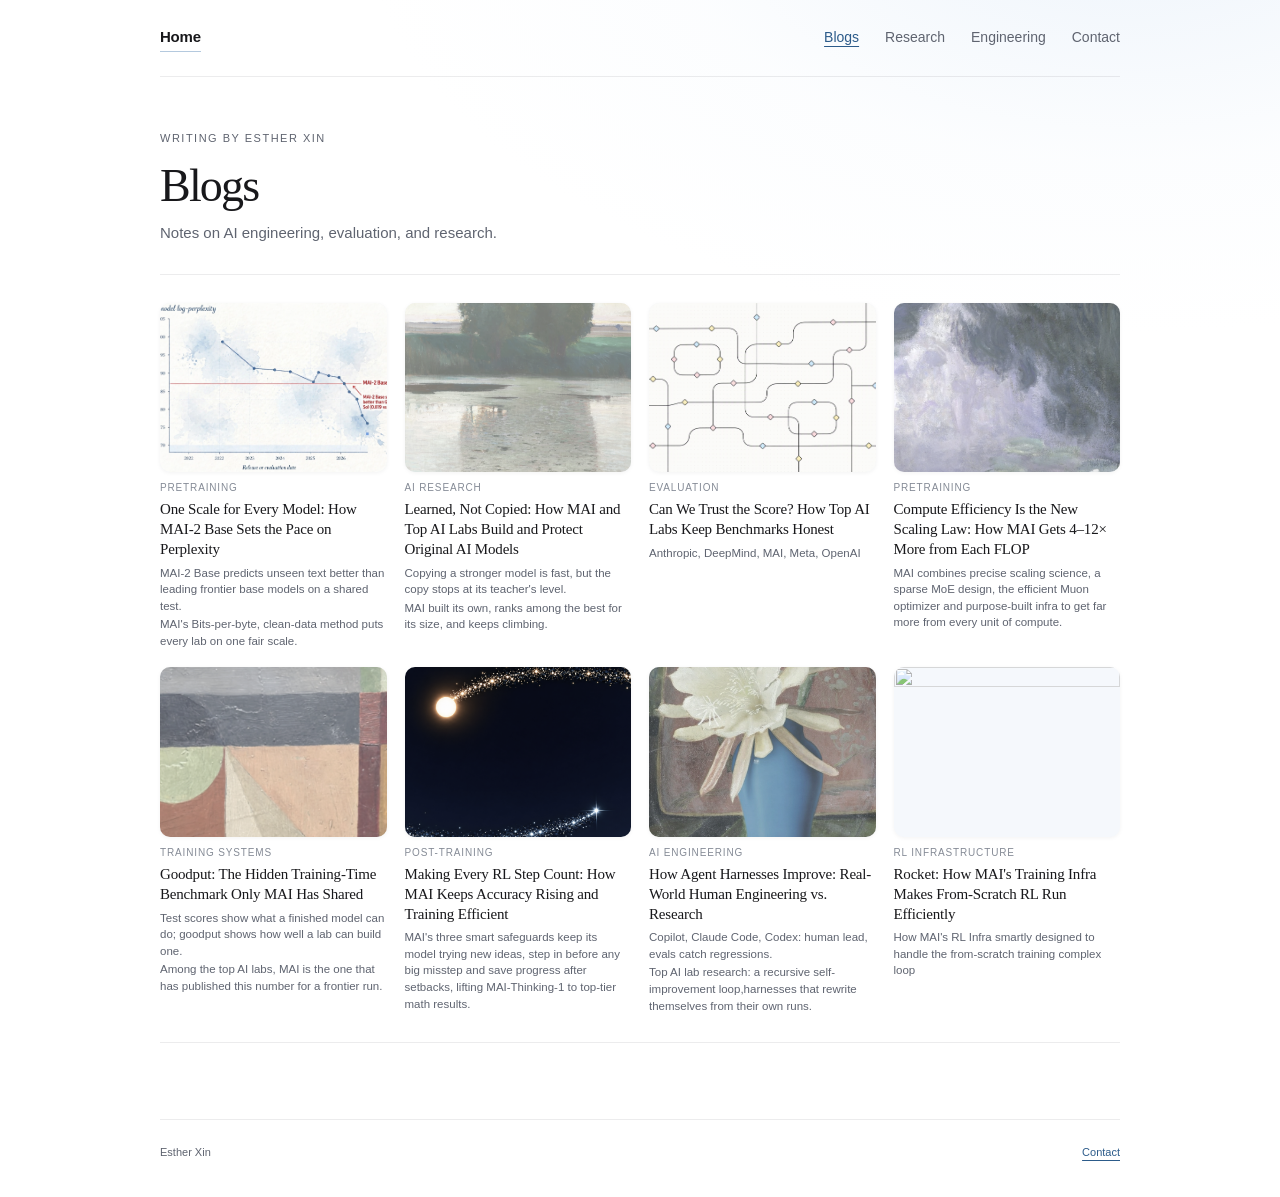
==== commit 3dc158f7: "Add files via upload" ====
--- a/blogs/index.html
+++ b/blogs/index.html
@@ -3,432 +3,134 @@
 <head>
   <meta charset="utf-8">
   <meta name="viewport" content="width=device-width, initial-scale=1">
-  <meta name="description" content="Esther Xin: Software Engineer 2 and AI Researcher working on LLM data pipelines, evaluation infrastructure, and pretraining optimization.">
+  <meta name="description" content="Writing by Esther Xin on AI engineering, evaluation, and research.">
   <meta name="theme-color" content="#ffffff">
-  <title>Esther Xin | ML Systems &amp; LLM Research</title>
-  <link rel="stylesheet" href="styles.css">
-  <script src="tabs.js" defer></script>
-  <style id="credential-styles">
-    .credentials {
-      width: 100%;
-      max-width: 520px;
-      margin: 19px 0;
-      border: 1px solid rgba(24, 24, 27, 0.06);
-      border-radius: 10px;
-      background: var(--surface);
-    }
-    .credential { display: flex; align-items: flex-start; gap: 12px; padding: 10px 12px; }
-    .credential + .credential { border-top: 1px solid var(--line); }
-    .credential-logo { display: block; flex: 0 0 30px; width: 30px; height: 30px; margin-top: 2px; object-fit: contain; }
-    .credential-copy { display: flex; flex-direction: column; gap: 3px; min-width: 0; }
-    .credential-name { font-size: 13px; font-weight: 550; line-height: 1.45; color: var(--ink); }
-    .credential-details { font-size: 11px; line-height: 1.55; color: var(--muted); }
-  </style>
-  <style>
-    .smile-rail {
-      --smile-size: min(52.8px, 8.4vh);
-      position: fixed;
-      top: 4vh;
-      right: 12px;
-      width: var(--smile-size);
-      /* Preserve the existing gaps with 1.2x larger icons. */
-      height: calc(72vh - 8 * var(--smile-size) / 3);
-      max-height: calc(600px - 8 * var(--smile-size) / 3);
-      display: flex;
-      flex-direction: column;
-      justify-content: space-between;
-      gap: 16px;
-      z-index: 5;
-      pointer-events: none;
-    }
-    .smile-button {
-      position: relative;
-      flex: 0 0 var(--smile-size);
-      width: var(--smile-size);
-      height: var(--smile-size);
-      padding: 0;
-      border: 0;
-      border-radius: 8px;
-      background: none;
-      cursor: pointer;
-      pointer-events: auto;
-    }
-    .smile-button img { display: block; width: 100%; height: 100%; object-fit: contain; transform-origin: right center; transition: transform 160ms ease; }
-    .smile-button:is(:hover, :focus) img { transform: scale(1.2); }
-    .smile-button:focus-visible { outline: 2px solid var(--link); outline-offset: 4px; }
-    .smile-tooltip {
-      position: absolute;
-      right: calc(100% + 12px);
-      top: 50%;
-      transform: translateY(-50%);
-      padding: 5px 9px;
-      border: 1px solid var(--line);
-      border-radius: 6px;
-      background: var(--paper);
-      color: var(--ink);
-      font: 12px/1.4 -apple-system, BlinkMacSystemFont, "Segoe UI", sans-serif;
-      white-space: nowrap;
-      box-shadow: 0 2px 8px #332d2914;
-      opacity: 0;
-      visibility: hidden;
-      pointer-events: none;
-      transition: opacity 160ms ease;
-    }
-    .smile-button:is(:hover, :focus) .smile-tooltip { opacity: 1; visibility: visible; }
-    @media (max-width: 1120px) {
-      .site-header, main, footer { width: calc(100% - 112px); margin-inline: 24px 88px; }
-    }
-    @media (max-width: 680px) {
-      .smile-rail {
-        --smile-size: 24px;
-        position: static;
-        width: auto;
-        height: auto;
-        max-height: none;
-        margin: 8px 20px 0;
-        flex-direction: row;
-        justify-content: flex-end;
-        gap: 8px;
-      }
-      .smile-tooltip { right: 0; top: calc(100% + 6px); transform: none; }
-      .site-header, main, footer { width: calc(100% - 40px); margin-inline: auto; }
-      .portrait { max-width: 100%; }
-    }
-    @media (prefers-reduced-motion: reduce) {
-      .smile-button img, .smile-tooltip { transition: none; }
-    }
-    @media print {
-      .smile-rail { display: none; }
-      main, footer { width: 100%; margin-inline: 0; }
-    }
-  </style>
+  <title>Blogs | Esther Xin</title>
+  <link rel="canonical" href="https://ethxin0011.github.io/blogs/">
+  <link rel="stylesheet" href="../styles.css">
 </head>
 <body>
   <a class="skip-link" href="#main">Skip to content</a>
   <header class="site-header">
-    <a class="wordmark" href="#about">Esther Xin</a>
+    <a class="wordmark" href="../">Home</a>
     <nav aria-label="Main navigation">
-      <a href="blogs/">Blogs</a>
-      <a href="#research">Research</a>
-      <a href="#engineering">Engineering</a>
-      <a href="#contact">Contact</a>
+      <a href="./" aria-current="page">Blogs</a>
+      <a href="../#research">Research</a>
+      <a href="../#engineering">Engineering</a>
+      <a href="../#contact">Contact</a>
     </nav>
   </header>
+  <main id="main" class="blog-index">
+    <header class="blog-masthead">
+      <p class="eyebrow">Writing by Esther Xin</p>
+      <h1>Blogs</h1>
+      <p>Notes on AI engineering, evaluation, and research.</p>
+    </header>
+    <div class="blog-feed blog-grid">
+      <article class="blog-card">
+        <a class="blog-card-media" href="compute-efficiency-scaling-law/" target="_blank" rel="noopener" tabindex="-1" aria-hidden="true">
+          <img class="blog-card-image" src="../assets/blogs/perplexity-cover.webp" alt="">
+        </a>
+        <div class="blog-card-copy">
+          <p class="eyebrow">Pretraining</p>
+          <h2><a href="compute-efficiency-scaling-law/" target="_blank" rel="noopener">One Scale for Every Model: How MAI-2 Base Sets the Pace on Perplexity<span class="visually-hidden"> (opens in a new tab)</span></a></h2>
+          <p class="blog-summary">
+            <span>MAI-2 Base predicts unseen text better than leading frontier base models on a shared test.</span>
+            <span>MAI's Bits-per-byte, clean-data method puts every lab on one fair scale.</span>
+          </p>
+        </div>
+      </article>
 
-  <aside class="smile-rail" aria-label="A little smile">
-    <button class="smile-button" type="button" aria-label="Smile - pink heart" aria-describedby="smile-heart">
-      <img src="[data-uri]" alt="" aria-hidden="true">
-      <span class="smile-tooltip" id="smile-heart" role="tooltip">Smile</span>
-    </button>
-    <button class="smile-button" type="button" aria-label="Smile - peach heart" aria-describedby="smile-heart2">
-      <img src="[data-uri]" alt="" aria-hidden="true">
-      <span class="smile-tooltip" id="smile-heart2" role="tooltip">Smile</span>
-    </button>
-    <button class="smile-button" type="button" aria-label="Smile - square face" aria-describedby="smile-square">
-      <img src="[data-uri]" alt="" aria-hidden="true">
-      <span class="smile-tooltip" id="smile-square" role="tooltip">Smile</span>
-    </button>
-    <button class="smile-button" type="button" aria-label="Smile - round face" aria-describedby="smile-round">
-      <img src="[data-uri]" alt="" aria-hidden="true">
-      <span class="smile-tooltip" id="smile-round" role="tooltip">Smile</span>
-    </button>
-  </aside>
+      <article class="blog-card">
+        <a class="blog-card-media" href="learned-not-inherited/" target="_blank" rel="noopener" tabindex="-1" aria-hidden="true">
+          <img class="blog-card-image blog-card-image--soft blog-card-image--top" src="../assets/blogs/blog2.png" alt="" width="768" height="825">
+        </a>
+        <div class="blog-card-copy">
+          <p class="eyebrow">AI research</p>
+          <h2><a href="learned-not-inherited/" target="_blank" rel="noopener">Learned, Not Copied: How MAI and Top AI Labs Build and Protect Original AI Models<span class="visually-hidden"> (opens in a new tab)</span></a></h2>
+          <p class="blog-summary">
+            <span>Copying a stronger model is fast, but the copy stops at its teacher's level.</span>
+            <span>MAI built its own, ranks among the best for its size, and keeps climbing.</span>
+          </p>
+        </div>
+      </article>
 
-  <main id="main" class="home-page">
-    <h1 class="visually-hidden">Esther Xin</h1>
-    <div class="work-board" data-work-board>
-      <div class="section-heading blogs-topbar">
-        <h2 id="blogs-title" tabindex="-1">Blogs</h2>
-        <a class="section-note section-link" href="blogs/">All posts <span aria-hidden="true">&rarr;</span></a>
-      </div>
+      <article class="blog-card">
+        <a class="blog-card-media" href="can-we-trust-the-score/" target="_blank" rel="noopener" tabindex="-1" aria-hidden="true">
+          <img class="blog-card-image" src="../assets/blogs/blog3.png" alt="" width="1152" height="768">
+        </a>
+        <div class="blog-card-copy">
+          <p class="eyebrow">Evaluation</p>
+          <h2><a href="can-we-trust-the-score/" target="_blank" rel="noopener">Can We Trust the Score? How Top AI Labs Keep Benchmarks Honest<span class="visually-hidden"> (opens in a new tab)</span></a></h2>
+          <p class="blog-summary">Anthropic, DeepMind, MAI, Meta, OpenAI</p>
+        </div>
+      </article>
 
-      <div class="section-heading research-topbar">
-        <h2 id="research-title" tabindex="-1">Selected Research</h2>
-      </div>
+      <article class="blog-card">
+        <a class="blog-card-media" href="mai-compute-efficiency/" target="_blank" rel="noopener" tabindex="-1" aria-hidden="true">
+          <img class="blog-card-image blog-card-image--soft" src="../assets/blogs/preview.png" alt="" width="630" height="560">
+        </a>
+        <div class="blog-card-copy">
+          <p class="eyebrow">Pretraining</p>
+          <h2><a href="mai-compute-efficiency/" target="_blank" rel="noopener">Compute Efficiency Is the New Scaling Law: How MAI Gets 4&ndash;12&times; More from Each FLOP<span class="visually-hidden"> (opens in a new tab)</span></a></h2>
+          <p class="blog-summary">MAI combines precise scaling science, a sparse MoE design, the efficient Muon optimizer and purpose-built infra to get far more from every unit of compute.</p>
+        </div>
+      </article>
 
-      <div class="section-heading engineering-topbar">
-        <h2 id="engineering-title" tabindex="-1">Selected Engineering</h2>
-        <span class="section-note">Production systems</span>
-      </div>
+      <article class="blog-card">
+        <a class="blog-card-media" href="goodput-hidden-metric/" target="_blank" rel="noopener" tabindex="-1" aria-hidden="true">
+          <img class="blog-card-image blog-card-image--soft" src="../assets/blogs/blog4.png" alt="" width="988" height="450">
+        </a>
+        <div class="blog-card-copy">
+          <p class="eyebrow">Training systems</p>
+          <h2><a href="goodput-hidden-metric/" target="_blank" rel="noopener">Goodput: The Hidden Training-Time Benchmark Only MAI Has Shared<span class="visually-hidden"> (opens in a new tab)</span></a></h2>
+          <p class="blog-summary">
+            <span>Test scores show what a finished model can do; goodput shows how well a lab can build one.</span>
+            <span>Among the top AI labs, MAI is the one that has published this number for a frontier run.</span>
+          </p>
+        </div>
+      </article>
 
-      <nav class="work-rail" aria-label="Portfolio sections" hidden>
-        <button type="button" aria-controls="blogs-content" data-work-toggle="blogs" aria-label="Blogs" title="Blogs"></button>
-        <button type="button" aria-controls="research-content" data-work-toggle="research" aria-label="Selected Research" title="Selected Research"></button>
-        <button type="button" aria-controls="engineering-content" data-work-toggle="engineering" aria-label="Selected Engineering" title="Selected Engineering"></button>
-      </nav>
+      <article class="blog-card">
+        <a class="blog-card-media" href="making-every-rl-step-count/" target="_blank" rel="noopener" tabindex="-1" aria-hidden="true">
+          <img class="blog-card-image" src="../assets/blogs/blog6.png" alt="" width="794" height="768">
+        </a>
+        <div class="blog-card-copy">
+          <p class="eyebrow">Post-training</p>
+          <h2><a href="making-every-rl-step-count/" target="_blank" rel="noopener">Making Every RL Step Count: How MAI Keeps Accuracy Rising and Training Efficient<span class="visually-hidden"> (opens in a new tab)</span></a></h2>
+          <p class="blog-summary">MAI's three smart safeguards keep its model trying new ideas, step in before any big misstep and save progress after setbacks, lifting MAI-Thinking-1 to top-tier math results.</p>
+        </div>
+      </article>
 
-      <div class="work-panels">
-        <section class="section work-panel" id="blogs" aria-labelledby="blogs-title">
-          <div class="panel-content" id="blogs-content">
-            <div class="blog-grid">
-              <article class="blog-card">
-                <a class="blog-card-media" href="blogs/compute-efficiency-scaling-law/" target="_blank" rel="noopener" tabindex="-1" aria-hidden="true">
-                  <img class="blog-card-image" src="assets/blogs/perplexity-cover.webp" alt="">
-                </a>
-                <div class="blog-card-copy">
-                  <p class="eyebrow">Pretraining</p>
-                  <h3><a href="blogs/compute-efficiency-scaling-law/" target="_blank" rel="noopener">One Scale for Every Model: How MAI-2 Base Sets the Pace on Perplexity<span class="visually-hidden"> (opens in a new tab)</span></a></h3>
-                  <p class="blog-summary">
-                    <span>MAI-2 Base predicts unseen text better than leading frontier base models on a shared test.</span>
-                    <span>MAI's Bits-per-byte, clean-data method puts every lab on one fair scale.</span>
-                  </p>
-                </div>
-              </article>
+      <article class="blog-card">
+        <a class="blog-card-media" href="how-agent-harnesses-improve/" target="_blank" rel="noopener" tabindex="-1" aria-hidden="true">
+          <img class="blog-card-image blog-card-image--soft" src="../assets/blogs/harnesses-cover.jpg" alt="" width="768" height="1027">
+        </a>
+        <div class="blog-card-copy">
+          <p class="eyebrow">AI engineering</p>
+          <h2><a href="how-agent-harnesses-improve/" target="_blank" rel="noopener">How Agent Harnesses Improve: Real-World Human Engineering vs. Research<span class="visually-hidden"> (opens in a new tab)</span></a></h2>
+          <p class="blog-summary">
+            <span>Copilot, Claude Code, Codex: human lead, evals catch regressions.</span>
+            <span>Top AI lab research: a recursive self-improvement loop,harnesses that rewrite themselves from their own runs.</span>
+          </p>
+        </div>
+      </article>
 
-              <article class="blog-card">
-                <a class="blog-card-media" href="blogs/learned-not-inherited/" target="_blank" rel="noopener" tabindex="-1" aria-hidden="true">
-                  <img class="blog-card-image blog-card-image--soft blog-card-image--top" src="assets/blogs/blog2.png" alt="" width="768" height="825">
-                </a>
-                <div class="blog-card-copy">
-                  <p class="eyebrow">AI research</p>
-                  <h3><a href="blogs/learned-not-inherited/" target="_blank" rel="noopener">Learned, Not Copied: How MAI and Top AI Labs Build and Protect Original AI Models<span class="visually-hidden"> (opens in a new tab)</span></a></h3>
-                  <p class="blog-summary">
-                    <span>Copying a stronger model is fast, but the copy stops at its teacher's level.</span>
-                    <span>MAI built its own, ranks among the best for its size, and keeps climbing.</span>
-                  </p>
-                </div>
-              </article>
-
-              <article class="blog-card">
-                <a class="blog-card-media" href="blogs/can-we-trust-the-score/" target="_blank" rel="noopener" tabindex="-1" aria-hidden="true">
-                  <img class="blog-card-image" src="assets/blogs/blog3.png" alt="" width="1152" height="768">
-                </a>
-                <div class="blog-card-copy">
-                  <p class="eyebrow">Evaluation</p>
-                  <h3><a href="blogs/can-we-trust-the-score/" target="_blank" rel="noopener">Can We Trust the Score? How Top AI Labs Keep Benchmarks Honest<span class="visually-hidden"> (opens in a new tab)</span></a></h3>
-                  <p class="blog-summary">Anthropic, DeepMind, MAI, Meta, OpenAI</p>
-                </div>
-              </article>
-
-              <article class="blog-card">
-                <a class="blog-card-media" href="blogs/mai-compute-efficiency/" target="_blank" rel="noopener" tabindex="-1" aria-hidden="true">
-                  <img class="blog-card-image blog-card-image--soft" src="assets/blogs/preview.png" alt="" width="630" height="560">
-                </a>
-                <div class="blog-card-copy">
-                  <p class="eyebrow">Pretraining</p>
-                  <h3><a href="blogs/mai-compute-efficiency/" target="_blank" rel="noopener">Compute Efficiency Is the New Scaling Law: How MAI Gets 4&ndash;12&times; More from Each FLOP<span class="visually-hidden"> (opens in a new tab)</span></a></h3>
-                  <p class="blog-summary">MAI combines precise scaling science, a sparse MoE design, the efficient Muon optimizer and purpose-built infra to get far more from every unit of compute.</p>
-                </div>
-              </article>
-
-              <article class="blog-card">
-                <a class="blog-card-media" href="blogs/goodput-hidden-metric/" target="_blank" rel="noopener" tabindex="-1" aria-hidden="true">
-                  <img class="blog-card-image blog-card-image--soft" src="assets/blogs/blog4.png" alt="" width="988" height="450">
-                </a>
-                <div class="blog-card-copy">
-                  <p class="eyebrow">Training systems</p>
-                  <h3><a href="blogs/goodput-hidden-metric/" target="_blank" rel="noopener">Goodput: The Hidden Training-Time Benchmark Only MAI Has Shared<span class="visually-hidden"> (opens in a new tab)</span></a></h3>
-                  <p class="blog-summary">
-                    <span>Test scores show what a finished model can do; goodput shows how well a lab can build one.</span>
-                    <span>Among the top AI labs, MAI is the one that has published this number for a frontier run.</span>
-                  </p>
-                </div>
-              </article>
-
-              <article class="blog-card">
-                <a class="blog-card-media" href="blogs/making-every-rl-step-count/" target="_blank" rel="noopener" tabindex="-1" aria-hidden="true">
-                  <img class="blog-card-image" src="assets/blogs/blog6.png" alt="" width="794" height="768">
-                </a>
-                <div class="blog-card-copy">
-                  <p class="eyebrow">Post-training</p>
-                  <h3><a href="blogs/making-every-rl-step-count/" target="_blank" rel="noopener">Making Every RL Step Count: How MAI Keeps Accuracy Rising and Training Efficient<span class="visually-hidden"> (opens in a new tab)</span></a></h3>
-                  <p class="blog-summary">MAI's three smart safeguards keep its model trying new ideas, step in before any big misstep and save progress after setbacks, lifting MAI-Thinking-1 to top-tier math results.</p>
-                </div>
-              </article>
-
-              <article class="blog-card">
-                <a class="blog-card-media" href="blogs/how-agent-harnesses-improve/" target="_blank" rel="noopener" tabindex="-1" aria-hidden="true">
-                  <img class="blog-card-image blog-card-image--soft" src="assets/blogs/harnesses-cover.jpg" alt="" width="768" height="1027">
-                </a>
-                <div class="blog-card-copy">
-                  <p class="eyebrow">AI engineering</p>
-                  <h3><a href="blogs/how-agent-harnesses-improve/" target="_blank" rel="noopener">How Agent Harnesses Improve: Real-World Human Engineering vs. Research<span class="visually-hidden"> (opens in a new tab)</span></a></h3>
-                  <p class="blog-summary">
-                    <span>Copilot, Claude Code, Codex: human lead, evals catch regressions.</span>
-                    <span>Top AI lab research: a recursive self-improvement loop,harnesses that rewrite themselves from their own runs.</span>
-                  </p>
-                </div>
-              </article>
-            </div>
-          </div>
-          <button class="panel-toggle" type="button" aria-controls="blogs-content" data-work-toggle="blogs" hidden><span>Expand blogs</span><span class="toggle-icon" aria-hidden="true"></span></button>
-        </section>
-
-        <section class="section work-panel" id="research" aria-labelledby="research-title">
-          <div class="panel-content" id="research-content">
-
-            <div class="research-thread">
-              <h3>Pretraining optimization &amp; scaling-aware evaluation</h3>
-              <article class="paper">
-                <p class="paper-date"><time datetime="2026-11">November 2026</time></p>
-                <h4><a href="https://arxiv.org/abs/2611.15271">MoE Pretraining: Parallelism Layout Changes the Model, Not Quality</a></h4>
-                <p class="paper-findings">At the tested scale, layout changes preserved validation loss within seed-to-seed variation but drove prediction divergence to about 0.8&times; the new-seed baseline. In the base MoE, 92% of routing decisions differed; near-tied router scores explained early flips.</p>
-                <div class="paper-method">
-                  <h5>Data &amp; method</h5>
-                  <p>80 pretraining runs on 20M FineWeb-Edu tokens; 25M&ndash;117M-parameter MoEs across 9 data-/expert-parallel layouts, with fixed seed/data/hyperparameters, new-seed and dense controls, and router-margin analysis; single-node fp32 CPU and single-GPU fp16 experiments.</p>
-                </div>
-                <p class="paper-links"><a href="https://arxiv.org/abs/2611.15271">Paper</a><a href="https://github.com/ethxin0011/moe_parallelism" target="_blank" rel="noopener noreferrer">Code &amp; results</a></p>
-              </article>
-              <article class="paper">
-                <p class="paper-date"><time datetime="2026-11">November 2026</time></p>
-                <h4><a href="https://arxiv.org/abs/2611.02529">Tune the Baseline First: Most of Muon's Scaled Weight Decay Gain Is a Tuning Gap, but Its Small Real Advantage Grows With Model Size</a></h4>
-                <p class="paper-findings">At the smallest scale, joint tuning reduced Muon-SW's advantage from 0.035 to 0.0026 BPB&mdash;about 90% of the gap disappeared (95% CI: 0.0018&ndash;0.0034). The surviving share rose from roughly 10% to 21% across the tested ladder; larger-rung estimates use single-seed sweeps.</p>
-                <div class="paper-method">
-                  <h5>Data &amp; method</h5>
-                  <p>81 runs across 3 MoE rungs, 1.9M&ndash;15M active parameters; source-scaled data and joint LR/WD tuning, with 4 paired seeds at the smallest tuned rung.</p>
-                </div>
-                <p class="paper-links"><a href="https://arxiv.org/abs/2611.02529">Paper</a><a href="https://github.com/ethxin0011/weight_decay_ladder" target="_blank" rel="noopener noreferrer">Code &amp; results</a></p>
-              </article>
-              <article class="paper">
-                <p class="paper-date"><time datetime="2026-10">October 2026</time></p>
-                <h4><a href="https://arxiv.org/abs/2610.38433">Does Chain-of-Thought Reliance Follow a Scaling Law? Larger Models Follow Their Steps More, Independent of Post-Training</a></h4>
-                <p class="paper-findings">On synthetic box-swap tasks, Qwen3 answer reliance on written reasoning rose from 16&ndash;18% at 0.6B to 97&ndash;100% at 14B. Reliance correlated with step accuracy (r = 0.99); base/post-trained Qwen3 differences were at most 0.03 from 4B upward.</p>
-                <div class="paper-method">
-                  <h5>Data &amp; method</h5>
-                  <p>25 open-weight models/checkpoints from 4 families, 7,200 evaluation items each; exact-ground-truth tasks and controlled CoT edits, inference only.</p>
-                </div>
-                <p class="paper-links"><a href="https://arxiv.org/abs/2610.38433">Paper</a><a href="https://github.com/ethxin0011/cot-scale-reliance" target="_blank" rel="noopener noreferrer">Code &amp; results</a></p>
-              </article>
-            </div>
-
-            <div class="research-thread">
-              <h3>RLVR post-training: data quality &amp; reward reliability</h3>
-              <article class="paper">
-                <p class="paper-date"><time datetime="2026-10">October 2026</time></p>
-                <h4><a href="https://arxiv.org/abs/2610.21229">What Should We Remove? Evaluating the Reliability and Costs of RLVR Data Decontamination</a></h4>
-                <p class="paper-findings">No tested semantic threshold met the 90% conservative-precision target on calibration. The existing judge-adjudicated policy achieved 98.1% resolved precision and 98.2% candidate-frame recall on held-out corpora&mdash;not corpus-wide recall.</p>
-                <div class="paper-method">
-                  <h5>Data &amp; method</h5>
-                  <p>16 corpora with 1,673,514 corpus-specific items, 6 benchmarks, 8 policies, and 594 blinded dual-reviewed pairs; disjoint calibration/held-out sets.</p>
-                </div>
-                <p class="paper-links"><a href="https://arxiv.org/abs/2610.21229">Paper</a><a href="https://github.com/ethxin0011/rlvr_data_contamination" target="_blank" rel="noopener noreferrer">Code &amp; results</a></p>
-              </article>
-              <article class="paper">
-                <p class="paper-date"><time datetime="2026-09">September 2026</time></p>
-                <h4><a href="https://arxiv.org/abs/2610.00202">When a Data Artifact Isn't a Shortcut: Causal Auditing of Synthetic RLVR Corpora</a></h4>
-                <p class="paper-findings">Surface features weakly distinguished answer provenance (AUROC 0.562), but the unmodified-data policy showed no exploitation advantage: gaps were 0.021 vs. 0.027 for the matched control. A detectable artifact was not shown to be exploited under the tested budget.</p>
-                <div class="paper-method">
-                  <h5>Data &amp; method</h5>
-                  <p>315,499 GooseReason-0.7M answer options, 5 surface features, and 2 policy-training arms with equal dataset sizes and a fixed budget; paraphrase-matched control.</p>
-                </div>
-                <p class="paper-links"><a href="https://arxiv.org/abs/2610.00202">Paper</a><a href="https://github.com/ethxin0011/rlvr_authenticity_audit" target="_blank" rel="noopener noreferrer">Code &amp; results</a></p>
-              </article>
-              <article class="paper">
-                <p class="paper-date"><time datetime="2026-09">September 2026</time></p>
-                <h4><a href="https://arxiv.org/abs/2609.06386">Are Verifier Errors Independent Within a GRPO Group? Evidence from Qwen2.5 Rollouts</a></h4>
-                <p class="paper-findings">Within-group verifier-error correlation was 0.530 (95% CI: 0.500&ndash;0.560), implying 1.70 effective samples per group of 8 under an exchangeable-error model. Advantage-sign disagreements affected up to 0.83% of groups; shared prompt difficulty and answer form were not disentangled.</p>
-                <div class="paper-method">
-                  <h5>Data &amp; method</h5>
-                  <p>24,998 groups of 8 Qwen2.5-1.5B completions across MATH, GSM8K, and DeepMath-103K; correlation estimation and advantage replay across 4 rule-verifier configurations.</p>
-                </div>
-                <p class="paper-links"><a href="https://arxiv.org/abs/2609.06386">Paper</a><a href="https://github.com/ethxin0011/rlvr_group_correlation" target="_blank" rel="noopener noreferrer">Code &amp; results</a></p>
-              </article>
-              <article class="paper">
-                <p class="paper-date"><time datetime="2026-09">September 2026</time></p>
-                <h4><a href="https://arxiv.org/abs/2609.01354">Where the Verifier Fails: A Category-Level Audit of Reward Signals in RLVR</a></h4>
-                <p class="paper-findings">Self-validation ranged from 53.8% to 95.2%; two same-library configurations disagreed on 49.9% of pairs. Whitespace/punctuation caused 93.0% of default LaTeX in-contract failures; the reference numeric cascade accepted all tested off-by-one cases at magnitudes &ge;10<sup>4</sup>.</p>
-                <div class="paper-method">
-                  <h5>Data &amp; method</h5>
-                  <p>307,420 verdicts across 4 verifier implementations; certified-equivalent and adversarial answer transformations, with category-level audits separating rejection from execution failure.</p>
-                </div>
-                <p class="paper-links"><a href="https://arxiv.org/abs/2609.01354">Paper</a><a href="https://github.com/ethxin0011/verifier-error-budget" target="_blank" rel="noopener noreferrer">Code &amp; results</a></p>
-              </article>
-            </div>
-          </div>
-          <button class="panel-toggle" type="button" aria-controls="research-content" data-work-toggle="research" hidden><span>Show all papers</span><span class="toggle-icon" aria-hidden="true"></span></button>
-        </section>
-
-        <section class="section work-panel" id="engineering" aria-labelledby="engineering-title">
-          <div class="panel-content" id="engineering-content">
-            <p class="section-description">Engineering delivery alongside independent research, with an emphasis on evidence, reliability, and human decision boundaries.</p>
-            <article class="project">
-              <p class="paper-date">Microsoft &middot; Project lead &middot; Shipped</p>
-              <h3>Performance Signoff Multi-Agent System</h3>
-              <p>Led architecture, deployment, and iterative refinement of a production performance-investigation workflow. A router prepares shared evidence, parallel specialist agents investigate performance signals, and a critique stage validates the report before publication. The final signoff decision remains with a human reviewer.</p>
-              <dl class="project-metrics">
-                <div><dt>10 &rarr; 3 days</dt><dd>Time to resolution<br><span>70% reduction</span></dd></div>
-                <div><dt>&gt;60%</dt><dd>Previously manual<br>workflow steps automated</dd></div>
-                <div><dt>400 cases</dt><dd>Six-month<br>measurement period</dd></div>
-              </dl>
-              <figure class="architecture">
-                <a href="assets/signoff-workflow.svg" aria-label="Open the full-size performance signoff architecture diagram">
-                  <img src="assets/signoff-workflow.svg" alt="Evidence intake flows to a router and four parallel specialists, then critique and validation, controlled report publication, human review, and an audit record. Feedback returns to routing." width="1080" height="700" loading="lazy">
-                </a>
-                <figcaption>Public-facing architecture overview; internal service names omitted. <a href="assets/signoff-workflow.svg">View full size</a>.</figcaption>
-              </figure>
-              <p class="project-note">Operational results reported for a 400-case, six-month measurement. Time to resolution and workflow-step automation are distinct measures; neither is presented as a developer-hours saving.</p>
-            </article>
-          </div>
-          <button class="panel-toggle" type="button" aria-controls="engineering-content" data-work-toggle="engineering" hidden><span>Expand engineering</span><span class="toggle-icon" aria-hidden="true"></span></button>
-        </section>
-      </div>
+      <article class="blog-card">
+        <a class="blog-card-media" href="mai-rocket-rl-infrastructure/" target="_blank" rel="noopener" tabindex="-1" aria-hidden="true">
+          <img class="blog-card-image blog-card-image--soft" src="../assets/blogs/rocket-rl-cover.webp" alt="">
+        </a>
+        <div class="blog-card-copy">
+          <p class="eyebrow">RL infrastructure</p>
+          <h2><a href="mai-rocket-rl-infrastructure/" target="_blank" rel="noopener">Rocket: How MAI's Training Infra Makes From-Scratch RL Run Efficiently<span class="visually-hidden"> (opens in a new tab)</span></a></h2>
+          <p class="blog-summary">How MAI's RL Infra smartly designed to handle the from-scratch training complex loop</p>
+        </div>
+      </article>
     </div>
-
-    <dialog class="paper-dialog" aria-labelledby="paper-dialog-title">
-      <form method="dialog" class="paper-dialog-controls">
-        <button type="submit" autofocus>Close <span aria-hidden="true">&times;</span></button>
-      </form>
-      <div class="paper-dialog-content"></div>
-    </dialog>
-
-    <section class="intro" id="about" aria-labelledby="intro-title">
-      <img class="portrait" src="assets/portrait.jpg" alt="Portrait of Esther Xin" width="600" height="671" loading="lazy">
-      <div class="intro-copy">
-        <p class="eyebrow">Software Engineer 2 &amp; AI Researcher</p>
-        <h2 id="intro-title">Esther Xin</h2>
-        <p class="intro-lead">LLM data pipelines. Multi-agent orchestration. Evaluation infrastructure.</p>
-        <p>Software Engineer 2 at Microsoft, building large-scale streaming infrastructure and human-in-the-loop multi-agent workflows.</p>
-        <p>In AI research, studying MoE pretraining optimization and distributed parallelism, RLVR decontamination, and verifier reliability.</p>
-        <div class="credentials" role="group" aria-label="Education and credentials">
-          <div class="credential">
-            <img class="credential-logo" src="[data-uri]" alt="" aria-hidden="true" width="65" height="65">
-            <div class="credential-copy">
-              <span class="credential-name">Professional Machine Learning Engineer Certification</span>
-              <span class="credential-details">Google &middot; Issued <time datetime="2025-07">Jul 2025</time> &middot; Expires <time datetime="2027-07">Jul 2027</time></span>
-            </div>
-          </div>
-          <div class="credential">
-            <img class="credential-logo" src="[data-uri]" alt="" aria-hidden="true" width="56" height="78">
-            <div class="credential-copy">
-              <span class="credential-name">Machine Learning Specialization</span>
-              <span class="credential-details">Stanford University &middot; Issued <time datetime="2025-01">Jan 2025</time></span>
-            </div>
-          </div>
-          <div class="credential">
-            <img class="credential-logo" src="[data-uri]" alt="" aria-hidden="true" width="56" height="78">
-            <div class="credential-copy">
-              <span class="credential-name">AI in Healthcare</span>
-              <span class="credential-details">Stanford University &middot; Issued <time datetime="2026-01">Jan 2026</time></span>
-            </div>
-          </div>
-        </div>
-        <p>AMA, I like to chat and hear your stories.&nbsp;<img alt="Smiling emoji" style="height: 2lh; width: auto; vertical-align: middle;" src="[data-uri]"></p>
-        <div class="links" aria-label="Profile and contact links">
-          <a href="#contact">Email <span aria-hidden="true">&#8599;</span></a>
-          <a href="https://www.linkedin.com/in/esther-xin" target="_blank" rel="noopener noreferrer">LinkedIn <span aria-hidden="true">&#8599;</span></a>
-          <a href="https://github.com/ethxin0011" target="_blank" rel="noopener noreferrer">GitHub <span aria-hidden="true">&#8599;</span></a>
-        </div>
-      </div>
-    </section>
-
-    <section class="section contact" id="contact" aria-labelledby="contact-title">
-      <h2 id="contact-title">Contact</h2>
-      <p>For conversations about LLM training systems, data quality, and evaluation reliability:</p>
-      <div class="contact-emails">
-        <a class="email-card" href="mailto:estherxin0011@gmail.com">
-          <span class="email-label">Personal</span>
-          <span class="contact-email">estherxin0011@gmail.com</span>
-        </a>
-        <a class="email-card" href="mailto:yixin@microsoft.com">
-          <span class="email-label">Work</span>
-          <span class="contact-email">yixin@microsoft.com</span>
-        </a>
-      </div>
-      <div class="links">
-        <a href="https://www.linkedin.com/in/esther-xin" target="_blank" rel="noopener noreferrer">LinkedIn</a>
-        <a href="https://github.com/ethxin0011" target="_blank" rel="noopener noreferrer">GitHub</a>
-      </div>
-    </section>
   </main>
+  <footer>
+    <span>Esther Xin</span>
+    <a href="../#contact">Contact</a>
+  </footer>
 </body>
 </html>
--- a/styles.css
+++ b/styles.css
@@ -0,0 +1,975 @@
+:root {
+  color-scheme: light;
+  --paper: #ffffff;
+  --surface: #f7f8fa;
+  --surface-hover: #f0f3f8;
+  --accent-soft: #eef4fb;
+  --accent-bar: #6b93bd;
+  --ink: #18181b;
+  --muted: #5f6470;
+  --subtle: #858b96;
+  --link: #2c5b8a;
+  --link-hover: #1d4268;
+  --line: rgba(24, 24, 27, 0.08);
+}
+* { box-sizing: border-box; }
+[hidden] { display: none !important; }
+html { scroll-behavior: smooth; scroll-padding-top: 24px; }
+body {
+  margin: 0;
+  background: radial-gradient(ellipse 1040px 580px at 88% -8%, rgba(206, 224, 244, 0.36) 0%, rgba(232, 241, 250, 0.14) 44%, transparent 74%), var(--paper);
+  color: var(--ink);
+  font-family: -apple-system, BlinkMacSystemFont, "Segoe UI", Inter, sans-serif;
+  font-size: 15px;
+  line-height: 1.68;
+  -webkit-font-smoothing: antialiased;
+}
+a { color: var(--link); text-underline-offset: 4px; transition: color 160ms ease, border-color 160ms ease; }
+a:hover { color: var(--link-hover); text-decoration-thickness: 1.5px; }
+a:focus-visible { outline: 2px solid var(--link); outline-offset: 4px; border-radius: 3px; }
+.site-header, main, footer { width: min(960px, calc(100% - 64px)); margin-inline: auto; }
+.site-header { display: flex; justify-content: space-between; align-items: center; gap: 20px; padding: 24px 0; border-bottom: 1px solid var(--line); }
+.wordmark { color: var(--ink); font-weight: 600; letter-spacing: -0.015em; text-decoration: none; border-bottom: 1.5px solid rgba(107, 147, 189, 0.5); padding-bottom: 2px; }
+.wordmark:hover { color: var(--link); border-bottom-color: var(--link); }
+nav { display: flex; gap: 26px; font-size: 14px; }
+nav a { color: var(--muted); text-decoration: none; }
+nav a:hover { color: var(--ink); text-decoration: none; }
+.skip-link { position: absolute; left: 20px; top: -100px; padding: 8px 16px; background: white; z-index: 1; }
+.skip-link:focus { top: 12px; }
+.intro { display: grid; grid-template-columns: 235px 1fr; gap: 54px; align-items: start; padding: 70px 0 66px; }
+.portrait { width: 100%; height: 294px; object-fit: cover; object-position: center 39%; border-radius: 3px; margin-top: 6px; }
+.eyebrow { font-size: 11px; letter-spacing: 1.5px; text-transform: uppercase; color: var(--muted); margin: 0 0 13px; }
+h1, h2, .intro-lead { font-family: Georgia, "Times New Roman", serif; font-weight: 400; }
+h1 { font-size: clamp(38px, 6vw, 52px); letter-spacing: -1.8px; line-height: 1.08; margin: 0 0 19px; }
+.intro-lead { font-size: 26px; line-height: 1.28; margin: 0 0 22px; color: var(--link); }
+.intro p:not(.eyebrow):not(.intro-lead) { color: var(--muted); margin: 0 0 15px; font-size: 15px; }
+.links { display: flex; flex-wrap: wrap; gap: 24px; margin-top: 24px; font-size: 14px; }
+.links a { text-decoration: none; border-bottom: 1px solid var(--line); }
+.links a:hover { border-color: var(--link); }
+.section { padding: 45px 0 22px; border-top: 1px solid var(--line); }
+.section-heading { display: flex; justify-content: space-between; align-items: baseline; gap: 16px; }
+h2 { font-size: 34px; letter-spacing: -.8px; line-height: 1.2; margin: 0 0 16px; }
+.section-note { font-size: 12px; color: var(--muted); }
+.section-description { color: var(--muted); max-width: 720px; font-size: 15px; margin: 0 0 34px; }
+.research-thread { margin: 0 0 38px; }
+.research-thread > h3 { font-size: 24px; line-height: 1.35; font-weight: 600; letter-spacing: -.4px; color: var(--ink); margin: 30px 0 8px; padding-bottom: 15px; border-bottom: 1px solid var(--line); }
+.paper { padding: 17px 0 21px; max-width: 870px; }
+.paper + .paper { border-top: 1px solid var(--line); }
+.paper-date { font-size: 12px; color: var(--muted); margin: 0 0 7px; }
+.paper h4 { margin: 0 0 12px; font-size: 16px; line-height: 1.5; font-weight: 600; letter-spacing: -.1px; }
+.paper h4 a { color: var(--ink); text-decoration: none; }
+.paper h4 a:hover { color: var(--link); text-decoration: underline; }
+.paper-findings { font-size: 14px; font-weight: 400; color: var(--ink); margin: 0; }
+.paper-method { margin: 14px 0 0; padding-left: 15px; }
+.paper-method :is(h3, h5) { font-size: 11px; line-height: 1.5; font-weight: 600; letter-spacing: .6px; text-transform: uppercase; color: var(--muted); margin: 0 0 4px; }
+.paper-method p { font-size: 12px; line-height: 1.65; color: var(--muted); margin: 0; }
+.paper-links { display: flex; gap: 22px; font-size: 13px; margin: 10px 0 0; }
+.project h3 { font-size: 25px; letter-spacing: -.5px; line-height: 1.35; margin: 6px 0 14px; }
+.project > p:not(.paper-date) { color: var(--muted); font-size: 15px; }
+.project-metrics { display: grid; grid-template-columns: repeat(3, 1fr); margin: 28px 0; padding: 24px 0; border-block: 1px solid var(--line); }
+.project-metrics div { padding: 0 22px; }
+.project-metrics div:first-child { padding-left: 0; }
+.project-metrics div + div { border-left: 1px solid var(--line); }
+.project-metrics dt { font-family: Georgia, "Times New Roman", serif; font-size: 30px; line-height: 1.3; }
+.project-metrics dd { margin: 9px 0 0; font-size: 12px; color: var(--muted); line-height: 1.6; }
+.project-metrics dd span { color: var(--link); }
+.architecture { margin: 28px 0 12px; }
+.architecture img { display: block; width: 100%; height: auto; border: 1px solid var(--line); border-radius: 5px; background: white; }
+figcaption { font-size: 12px; color: var(--muted); margin-top: 10px; }
+.project > .project-note { font-size: 12px !important; max-width: 760px; margin-bottom: 30px; }
+.contact { padding-bottom: 48px; }
+.contact p { color: var(--muted); font-size: 15px; }
+.contact-emails { display: grid; grid-template-columns: repeat(2, minmax(0, 1fr)); gap: 18px; margin-top: 25px; }
+.email-card { display: flex; flex-direction: column; gap: 6px; padding: 20px 22px; background: var(--surface); border: 1px solid rgba(24, 24, 27, 0.05); border-radius: 10px; text-decoration: none; transition: background-color 180ms ease, border-color 180ms ease; }
+.email-card:hover { border-color: rgba(44, 91, 138, 0.24); background: var(--surface-hover); }
+.email-label { color: var(--subtle); font-size: 11px; letter-spacing: 0.9px; text-transform: uppercase; }
+.contact-email { font-size: 18px; font-family: Georgia, "Times New Roman", serif; color: var(--ink); overflow-wrap: anywhere; }
+.email-card:hover .contact-email { color: var(--link); }
+footer { display: flex; justify-content: space-between; gap: 18px; padding: 23px 0 35px; border-top: 1px solid var(--line); font-size: 11px; color: var(--muted); }
+@media (max-width: 680px) {
+  .site-header, main, footer { width: calc(100% - 40px); }
+  .site-header { padding: 22px 0; }
+  nav { gap: 14px; font-size: 12px; }
+  .intro { grid-template-columns: 1fr; gap: 28px; padding: 35px 0 40px; }
+  .portrait { width: 180px; height: 218px; }
+  .section-heading { flex-direction: column; gap: 0; margin-bottom: 18px; }
+  h2 { font-size: 29px; margin-bottom: 7px; }
+  .section { padding-top: 30px; }
+  .research-thread > h3 { font-size: 21px; }
+  .paper h4 { font-size: 15px; }
+  .project-metrics dt { font-size: 23px; }
+  .project-metrics div { padding: 0 12px; }
+  .project-metrics dd { font-size: 11px; }
+  .contact-emails { grid-template-columns: 1fr; }
+  footer { flex-direction: column; gap: 4px; }
+}
+@media (max-width: 380px) {
+  .site-header { align-items: start; flex-direction: column; gap: 10px; }
+  .project-metrics { grid-template-columns: 1fr; gap: 16px; }
+  .project-metrics div { padding: 0; }
+  .project-metrics div + div { border-left: 0; padding-top: 16px; border-top: 1px solid var(--line); }
+}
+@media (prefers-reduced-motion: reduce) {
+  html { scroll-behavior: auto; }
+}
+@media print {
+  .site-header, .skip-link { display: none; }
+  body { background: white; font-size: 11pt; }
+  main, footer { width: 100%; }
+  .intro { padding: 0 0 24px; }
+  .portrait { width: 160px; height: 195px; }
+  .section { padding-top: 24px; }
+  .paper, .project-metrics { break-inside: avoid; }
+}
+
+.visually-hidden {
+  position: absolute;
+  width: 1px;
+  height: 1px;
+  padding: 0;
+  margin: -1px;
+  overflow: hidden;
+  clip-path: inset(50%);
+  white-space: nowrap;
+}
+.site-header nav { flex-wrap: wrap; row-gap: 5px; }
+.site-header [aria-current="page"] { color: var(--link); text-decoration: underline; }
+@media (min-width: 1121px) {
+  body > .site-header:has(+ .smile-rail), .home-page, .home-page + footer {
+    width: min(1120px, calc(100% - 144px));
+  }
+}
+
+.work-board {
+  --overview-height: max(920px, 100svh);
+  margin: 20px 0 32px;
+}
+.work-board[data-view] {
+  display: grid;
+  grid-template-columns: 54px minmax(0, 1fr);
+  grid-template-rows: auto auto auto auto auto auto;
+  column-gap: 20px;
+  row-gap: 14px;
+  align-items: stretch;
+}
+.work-board[data-view] .work-rail,
+.work-board[data-view] .work-panels {
+  display: contents;
+}
+.blogs-topbar,
+.research-topbar,
+.engineering-topbar {
+  grid-column: 2;
+  margin: 0 0 -2px;
+  padding: 0 20px;
+  align-items: baseline;
+  flex-direction: row;
+}
+.blogs-topbar { grid-row: 1; }
+.research-topbar { grid-row: 3; }
+.engineering-topbar { grid-row: 5; }
+.blogs-topbar h2,
+.research-topbar h2,
+.engineering-topbar h2 {
+  margin: 0;
+  font-family: inherit;
+  font-size: 16px;
+  font-weight: 600;
+  letter-spacing: -0.015em;
+  line-height: 1.3;
+  color: var(--ink);
+}
+.blogs-topbar h2:focus,
+.research-topbar h2:focus,
+.engineering-topbar h2:focus { outline: none; }
+.work-rail button, .panel-toggle, .paper-dialog-controls button {
+  color: var(--muted);
+  font: inherit;
+  font-size: 12.5px;
+  cursor: pointer;
+  transition: color 200ms ease, background 200ms ease, background-color 200ms ease, border-color 200ms ease, box-shadow 220ms ease, transform 180ms ease;
+}
+.work-rail button {
+  display: block;
+  width: 100%;
+  height: 100%;
+  min-height: 44px;
+  padding: 0;
+  border: 1px solid rgba(24, 24, 27, 0.055);
+  border-radius: 14px;
+  background: rgba(255, 255, 255, 0.9);
+  box-shadow: 0 2px 10px rgba(24, 24, 27, 0.045), 0 1px 2px rgba(24, 24, 27, 0.03);
+}
+.work-rail button[data-work-toggle="blogs"] { grid-column: 1; grid-row: 2; }
+.work-rail button[data-work-toggle="research"] { grid-column: 1; grid-row: 4; }
+.work-rail button[data-work-toggle="engineering"] { grid-column: 1; grid-row: 6; }
+#blogs { grid-column: 2; grid-row: 2; }
+#research { grid-column: 2; grid-row: 4; }
+#engineering { grid-column: 2; grid-row: 6; }
+
+.work-rail button:hover {
+  color: var(--ink);
+  background: #f6fafd;
+  border-color: rgba(44, 91, 138, 0.14);
+  box-shadow: 0 6px 18px rgba(44, 91, 138, 0.08), 0 2px 4px rgba(24, 24, 27, 0.04);
+  transform: translateY(-1px);
+}
+.work-rail button:active {
+  transform: translateY(0) scale(0.992);
+}
+.work-rail button[aria-expanded="true"] {
+  color: var(--link);
+  background: linear-gradient(180deg, #eff6fc 0%, #e6f1fa 100%);
+  border-color: rgba(44, 91, 138, 0.24);
+  box-shadow: 0 10px 26px rgba(44, 91, 138, 0.13), 0 2px 6px rgba(24, 24, 27, 0.05);
+  font-weight: 600;
+}
+.work-board button:focus-visible, .paper-dialog button:focus-visible {
+  outline: 2px solid var(--link);
+  outline-offset: 2px;
+}
+.panel-heading h2:focus { outline: none; }
+.work-panel {
+  padding: 18px 20px 12px;
+  border: 0;
+  border-radius: 14px;
+  background: transparent;
+  transition: background-color 220ms ease, box-shadow 220ms ease;
+}
+#blogs.work-panel,
+#research.work-panel,
+#engineering.work-panel {
+  padding-top: 0;
+}
+#blogs.work-panel[data-state="expanded"],
+#research.work-panel[data-state="expanded"],
+#engineering.work-panel[data-state="expanded"] {
+  padding-top: 16px;
+}
+.work-panel[data-state="expanded"] {
+  padding-bottom: 18px;
+  background: rgba(247, 250, 253, 0.65);
+  box-shadow: 0 4px 20px rgba(44, 91, 138, 0.05);
+}
+.panel-heading { margin: 0 0 14px; align-items: baseline; flex-direction: row; }
+.panel-heading h2 {
+  margin: 0;
+  font-family: inherit;
+  font-size: 16px;
+  font-weight: 600;
+  letter-spacing: -0.015em;
+  line-height: 1.3;
+  color: var(--ink);
+}
+.panel-heading .section-note { margin: 0; font-size: 12px; color: var(--subtle); }
+.section-link { flex: none; color: var(--link); text-decoration: none; font-size: 12.5px; }
+.section-link:hover { color: var(--link-hover); text-decoration: underline; }
+.work-panel[data-state="preview"] { display: flex; flex-direction: column; }
+#blogs[data-state="preview"], #research[data-state="preview"] { min-height: calc(var(--overview-height) * .3); }
+#engineering[data-state="preview"] { min-height: calc(var(--overview-height) * .2); }
+.work-panel[data-state="folded"] {
+  display: flex;
+  justify-content: space-between;
+  align-items: center;
+  gap: 8px 14px;
+  padding-block: 10px;
+  flex-wrap: wrap;
+}
+.work-panel[data-state="folded"] .panel-heading { margin: 0; }
+.work-panel[data-state="folded"] h2 { font-size: 14.5px; font-weight: 500; color: var(--muted); }
+.work-panel[data-state="folded"] .section-note { display: none; }
+.panel-toggle {
+  align-self: flex-end;
+  display: flex;
+  align-items: center;
+  gap: 6px;
+  width: max-content;
+  min-height: 36px;
+  margin: auto 0 0 auto;
+  padding: 4px 2px;
+  border: 0;
+  background: transparent;
+  color: var(--subtle);
+  font-size: 12px;
+}
+.panel-toggle:hover { color: var(--link); }
+.toggle-icon {
+  width: .45em;
+  height: .45em;
+  border: solid currentColor;
+  border-width: 0 1.4px 1.4px 0;
+  transform: translateY(-2px) rotate(45deg);
+  transition: transform 180ms ease;
+}
+.panel-toggle[aria-expanded="true"] .toggle-icon { transform: translateY(2px) rotate(225deg); }
+
+.blog-grid {
+  display: grid;
+  grid-template-columns: repeat(4, minmax(0, 1fr));
+  gap: 14px;
+  align-items: start;
+}
+.blog-card {
+  display: flex;
+  flex-direction: column;
+  gap: 8px;
+  min-width: 0;
+}
+.blog-card-media {
+  display: block;
+  overflow: hidden;
+  border-radius: 10px;
+  background: #f5f8fc;
+  box-shadow: 0 1px 4px rgba(24, 24, 27, 0.05);
+}
+.blog-card-image {
+  display: block;
+  width: 100%;
+  height: auto;
+  aspect-ratio: 4 / 3;
+  object-fit: cover;
+  object-position: center;
+  transition: transform 260ms ease, opacity 260ms ease, filter 260ms ease;
+}
+.blog-card-image--soft {
+  opacity: 0.76;
+  filter: brightness(1.06) saturate(0.86);
+}
+.blog-card-image--top { object-position: top; }
+.blog-card:hover .blog-card-image { transform: scale(1.02); }
+.blog-card:hover .blog-card-image--soft {
+  opacity: 0.9;
+  filter: brightness(1.02) saturate(0.95);
+}
+.blog-card-copy { min-width: 0; }
+.blog-card-copy .eyebrow { margin-bottom: 3px; font-size: 10px; letter-spacing: 0.85px; color: var(--subtle); }
+.blog-card h2, .blog-card h3 {
+  margin: 0 0 5px;
+  font: 400 13.5px/1.3 Georgia, "Times New Roman", serif;
+  letter-spacing: -0.012em;
+}
+.blog-card a { color: var(--ink); text-decoration: none; }
+.blog-card a:hover { color: var(--link); text-decoration: none; }
+.blog-summary { color: var(--muted); font-size: 11px; line-height: 1.44; margin: 0; overflow-wrap: anywhere; }
+.blog-summary span { display: block; }
+.blog-summary span + span { margin-top: 2px; }
+#blogs[data-state="preview"] .panel-content { margin: 0; }
+#blogs[data-state="preview"] .blog-card:nth-child(n+5) { display: none; }
+#research[data-state="preview"] .panel-content { margin: auto 0; }
+#blogs[data-state="expanded"] .panel-content { margin: 0 0 14px; }
+
+.papers-ready .research-thread > .paper { display: none; }
+.papers-ready #research-content {
+  display: grid;
+  grid-template-columns: repeat(2, minmax(0, 1fr));
+  gap: 16px;
+  align-items: start;
+}
+.papers-ready #research[data-state="preview"] .paper-card:nth-child(n+3) { display: none; }
+.papers-ready .research-thread {
+  min-width: 0;
+  margin: 0;
+}
+.papers-ready .research-thread > h3 {
+  margin: 0 0 8px;
+  padding: 0;
+  border: 0;
+  font-size: 12px;
+  font-weight: 550;
+  letter-spacing: -0.005em;
+  color: var(--subtle);
+}
+.paper-grid { display: grid; grid-template-columns: repeat(2, minmax(0, 1fr)); gap: 10px; align-items: stretch; }
+.paper-card {
+  position: relative;
+  display: flex;
+  flex-direction: column;
+  min-width: 0;
+  padding: 13px 14px 12px;
+  border: 1px solid rgba(24, 24, 27, 0.05);
+  border-radius: 10px;
+  background: var(--surface);
+  transition: background-color 180ms ease, border-color 180ms ease;
+}
+.paper-card:hover, .paper-card:focus-within { border-color: rgba(44, 91, 138, 0.22); background: var(--surface-hover); }
+.paper-card h4 { margin: 0 0 6px; font-size: 12.5px; font-weight: 600; line-height: 1.42; letter-spacing: -0.005em; overflow-wrap: anywhere; }
+.paper-card-button {
+  padding: 0;
+  border: 0;
+  background: none;
+  color: var(--ink);
+  cursor: pointer;
+  font: inherit;
+  text-align: left;
+}
+.paper-card:hover .paper-card-button { color: var(--link); }
+.paper-card-button::after { content: ""; position: absolute; inset: 0; }
+.paper-card .paper-date { font-size: 11px; color: var(--subtle); margin-bottom: 4px; }
+.paper-card .paper-findings { color: var(--muted); font-size: 11.5px; line-height: 1.5; }
+.paper-card .paper-links {
+  position: relative;
+  z-index: 2;
+  margin: auto 0 0;
+  padding-top: 8px;
+  border-top: 1px solid rgba(24, 24, 27, 0.055);
+  display: flex;
+  flex-wrap: wrap;
+  gap: 14px;
+  font-size: 11.5px;
+}
+.paper-card .paper-links a {
+  text-decoration: none;
+  font-weight: 500;
+}
+.paper-card .paper-links a:hover {
+  text-decoration: underline;
+}
+#research[data-state="preview"] .paper-findings,
+#engineering[data-state="preview"] .project > p:not(.paper-date, .project-note) {
+  display: -webkit-box;
+  overflow: hidden;
+  -webkit-box-orient: vertical;
+  -webkit-line-clamp: 2;
+}
+
+#engineering[data-state="preview"] .section-description, #engineering[data-state="preview"] .architecture,
+#engineering[data-state="preview"] .project > .project-note { display: none; }
+#engineering[data-state="preview"] .project > p:not(.paper-date):not(.project-note) {
+  margin: 0;
+  font-size: 13px;
+  line-height: 1.45;
+  -webkit-line-clamp: 2;
+}
+#engineering[data-state="preview"] .project h3 { margin: 0 0 5px; font-size: 17px; }
+#engineering[data-state="preview"] .project-metrics { margin: 8px 0 0; padding: 8px 0 0; border-bottom: 0; }
+#engineering[data-state="preview"] .project-metrics dt { font-size: 20px; }
+#engineering[data-state="preview"] .project-metrics dd { margin-top: 4px; }
+@media (min-width: 1050px) {
+  #engineering[data-state="preview"] .project {
+    display: grid;
+    grid-template-columns: minmax(0, 1fr) minmax(0, 1.3fr);
+    column-gap: 18px;
+  }
+  #engineering[data-state="preview"] .project-metrics {
+    grid-column: 2;
+    grid-row: 1 / span 3;
+    align-self: center;
+    margin: 0;
+    padding: 0 0 0 14px;
+    border-block: 0;
+    border-inline-start: 1px solid var(--line);
+  }
+  #engineering[data-state="preview"] .project-metrics div { padding-inline: 8px; }
+}
+
+.paper-dialog {
+  width: min(650px, calc(100% - 32px));
+  max-height: calc(100% - 32px);
+  margin: auto;
+  padding: 0 24px 20px;
+  border: 1px solid rgba(24, 24, 27, 0.08);
+  border-radius: 14px;
+  background: var(--paper);
+  color: var(--ink);
+  box-shadow: 0 20px 60px rgba(24, 24, 27, 0.12);
+  overscroll-behavior: contain;
+}
+.paper-dialog::backdrop { background: rgba(24, 24, 27, 0.28); backdrop-filter: blur(2px); }
+html:has(.paper-dialog[open]) { overflow: hidden; }
+.paper-dialog-controls {
+  position: sticky;
+  top: 0;
+  display: flex;
+  justify-content: flex-end;
+  padding: 12px 0 4px;
+  background: var(--paper);
+}
+.paper-dialog-controls button { border: 1px solid var(--line); border-radius: 8px; background: var(--surface); padding: 5px 12px; }
+.paper-dialog-controls button:hover { color: var(--ink); border-color: rgba(44, 91, 138, 0.28); background: var(--surface-hover); }
+.paper-dialog .paper { padding-top: 0; }
+.paper-dialog h2 { margin: 0 0 12px; font-size: clamp(22px, 3.6vw, 28px); }
+.paper-dialog h2 a { color: var(--ink); text-decoration-thickness: 1px; }
+
+.home-page .intro {
+  grid-template-columns: 96px minmax(0, 1fr);
+  gap: 18px;
+  min-height: calc(max(920px, 100svh) * .2);
+  padding: 22px 0;
+  border-top: 1px solid var(--line);
+}
+.home-page .portrait { width: 96px; height: 116px; margin-top: 2px; border-radius: 8px; }
+.intro-copy { min-width: 0; }
+.intro-copy .eyebrow { margin-bottom: 3px; color: var(--subtle); }
+.intro-copy h2 { font-size: 24px; margin: 0 0 4px; }
+.intro-copy .intro-lead { font-family: inherit; font-size: 13px; font-weight: 600; line-height: 1.5; margin: 0 0 5px; color: var(--link); }
+.intro .intro-copy p:not(.eyebrow):not(.intro-lead) { font-size: 13px; line-height: 1.55; margin: 0 0 4px; }
+.intro .intro-copy .credentials { margin: 8px 0; }
+.intro-copy .credential { padding: 6px 10px; gap: 8px; }
+.intro-copy .credential-logo { width: 22px; height: 22px; flex-basis: 22px; }
+.intro-copy .credential-copy { gap: 0; }
+.intro-copy .credential-name { font-size: 12px; }
+.intro-copy .links { margin-top: 8px; font-size: 13px; gap: 10px 16px; }
+@media (min-width: 980px) {
+  .intro-copy { display: grid; grid-template-columns: minmax(0, 1.35fr) minmax(0, 1fr); column-gap: 26px; }
+  .intro-copy > :not(.credentials) { grid-column: 1; }
+  .intro .intro-copy .credentials { grid-column: 2; grid-row: 1 / span 7; align-self: start; margin: 0; }
+}
+
+.blog-index, .blog-article { padding-block: 44px 76px; }
+.blog-masthead { padding-block: 8px 28px; }
+.blog-masthead h1 { margin-bottom: 10px; font-size: clamp(34px, 5vw, 46px); }
+.blog-masthead > p:last-child { color: var(--muted); margin: 0; font-size: 15px; }
+.blog-feed { border-block: 1px solid var(--line); padding-block: 28px; }
+.blog-feed.blog-grid { gap: 18px; }
+.blog-feed .blog-card h2 { font-size: 15px; line-height: 1.32; }
+.blog-feed .blog-summary { font-size: 11.5px; }
+.article-masthead { max-width: 820px; margin-inline: auto; padding-bottom: 26px; border-bottom: 1px solid var(--line); }
+.article-back { display: inline-block; font-size: 13.5px; margin-bottom: 20px; color: var(--muted); text-decoration: none; }
+.article-back:hover { color: var(--ink); }
+.article-masthead h1 { text-wrap: balance; font-size: clamp(32px, 4.6vw, 44px); letter-spacing: -0.025em; }
+.article-masthead .eyebrow { margin-bottom: 8px; color: var(--subtle); }
+.article-byline { margin: 0; color: var(--muted); font-size: 13.5px; }
+.article-body { max-width: min(100%, 68ch); margin: 26px auto 0; overflow-wrap: anywhere; font-size: 15.5px; line-height: 1.72; }
+.article-subtitle { margin: 0 0 20px; color: var(--muted); }
+.article-diagram { margin: 0 0 30px; }
+.article-diagram img { display: block; width: 100%; height: auto; border: 1px solid var(--line); border-radius: 10px; }
+.article-chart-row {
+  display: grid;
+  grid-template-columns: repeat(2, minmax(0, 1fr));
+  gap: 16px;
+  align-items: start;
+  margin: 22px 0 28px;
+}
+.article-chart-row .article-diagram { margin: 0; }
+.article-chart-inline { margin: 20px 0 22px; }
+.article-body section { margin: 0 0 26px; }
+.article-body h2 { font-family: inherit; font-size: 18px; font-weight: 650; letter-spacing: -0.015em; margin: 0 0 6px; color: var(--ink); }
+.article-body section p { margin: 0 0 6px; }
+.article-body ul, .article-body ol { margin: 8px 0 0; padding-inline-start: 1.35em; }
+.article-body li + li { margin-top: 5px; }
+.article-table-wrap { margin: 12px 0 0; overflow-x: auto; }
+.article-table {
+  width: 100%;
+  border-collapse: collapse;
+  font-size: 13.5px;
+  line-height: 1.5;
+}
+.article-table th,
+.article-table td {
+  padding: 10px 12px;
+  text-align: left;
+  vertical-align: top;
+  border-bottom: 1px solid var(--line);
+}
+.article-table th {
+  font-size: 12px;
+  font-weight: 600;
+  color: var(--muted);
+  background: var(--surface);
+}
+.article-table td:first-child { font-weight: 600; white-space: nowrap; }
+.article-table--levers td:first-child { white-space: normal; width: 22%; }
+.article-table--wide { min-width: 720px; font-size: 12.5px; }
+.article-table--wide td:first-child { white-space: normal; width: 14%; }
+.article-table td p { margin: 0; }
+.article-table td p + p { margin-top: 8px; }
+.article-takeaway { margin: 0; padding: 18px 20px; border-radius: 10px; background: var(--surface); border: 1px solid rgba(24, 24, 27, 0.05); }
+
+@media (min-width: 851px) {
+  body:has(.work-board[data-view="overview"]) {
+    height: 100dvh;
+    display: flex;
+    flex-direction: column;
+    overflow: hidden;
+  }
+  body:has(.work-board[data-view="overview"]) > .site-header {
+    flex: 0 0 auto;
+    padding: clamp(8px, 1.3vh, 16px) 0;
+  }
+  body:has(.work-board[data-view="overview"]) > main.home-page {
+    flex: 1 1 0;
+    min-height: 0;
+    display: flex;
+    flex-direction: column;
+    justify-content: space-between;
+    gap: clamp(4px, 0.8vh, 10px);
+    padding-block: clamp(6px, 0.9vh, 12px) clamp(4px, 0.6vh, 8px);
+  }
+  body:has(.work-board[data-view="overview"]) .work-board[data-view="overview"] {
+    flex: 1 1 0;
+    min-height: 0;
+    margin: 0;
+    grid-template-rows: auto minmax(0, 3.05fr) auto minmax(0, 3.1fr) auto minmax(0, 1.55fr);
+    row-gap: clamp(4px, 0.65vh, 9px);
+  }
+  body:has(.work-board[data-view="overview"]) .blogs-topbar,
+  body:has(.work-board[data-view="overview"]) .research-topbar,
+  body:has(.work-board[data-view="overview"]) .engineering-topbar {
+    margin: 0;
+  }
+  body:has(.work-board[data-view="overview"]) .blogs-topbar h2,
+  body:has(.work-board[data-view="overview"]) .research-topbar h2,
+  body:has(.work-board[data-view="overview"]) .engineering-topbar h2,
+  body:has(.work-board[data-view="overview"]) .panel-heading h2 {
+    font-size: clamp(13.5px, 1.65vh, 16px);
+  }
+  body:has(.work-board[data-view="overview"]) .work-rail button {
+    min-height: 0;
+    padding: 0;
+  }
+  body:has(.work-board[data-view="overview"]) .work-panel[data-state="preview"] {
+    min-height: 0 !important;
+    overflow: hidden;
+    padding: 0 16px clamp(4px, 0.5vh, 8px);
+  }
+  body:has(.work-board[data-view="overview"]) #blogs[data-state="preview"],
+  body:has(.work-board[data-view="overview"]) #research[data-state="preview"],
+  body:has(.work-board[data-view="overview"]) #engineering[data-state="preview"] {
+    padding-top: 0;
+  }
+  body:has(.work-board[data-view="overview"]) .panel-heading {
+    margin-bottom: clamp(4px, 0.7vh, 10px);
+  }
+  body:has(.work-board[data-view="overview"]) .panel-toggle {
+    min-height: 20px;
+    padding: 0 2px;
+    font-size: clamp(10.5px, 1.2vh, 11.5px);
+  }
+  body:has(.work-board[data-view="overview"]) #blogs[data-state="preview"] .panel-content {
+    flex: 1 1 0;
+    min-height: 0;
+    overflow: hidden;
+  }
+  body:has(.work-board[data-view="overview"]) #blogs[data-state="preview"] .blog-grid {
+    gap: clamp(10px, 1.2vw, 14px);
+  }
+  body:has(.work-board[data-view="overview"]) #blogs[data-state="preview"] .blog-card {
+    gap: clamp(4px, 0.6vh, 7px);
+  }
+  body:has(.work-board[data-view="overview"]) #blogs[data-state="preview"] .blog-card-image {
+    aspect-ratio: auto;
+    height: var(--blog-img-h, clamp(52px, 10vh, 114px));
+  }
+  body:has(.work-board[data-view="overview"]) #blogs[data-state="preview"] .blog-card-copy .eyebrow {
+    margin-bottom: 2px;
+    font-size: clamp(8.5px, 1vh, 9.5px);
+  }
+  body:has(.work-board[data-view="overview"]) #blogs[data-state="preview"] .blog-card h3 {
+    margin-bottom: clamp(2px, 0.3vh, 4px);
+    font-size: var(--blog-title-size, clamp(10.5px, 1.25vh, 12.5px));
+    line-height: 1.22;
+  }
+  body:has(.work-board[data-view="overview"]) #blogs[data-state="preview"] .blog-summary {
+    font-size: var(--blog-summary-size, clamp(9.2px, 1.05vh, 10.5px));
+    line-height: 1.3;
+  }
+  body:has(.work-board[data-view="overview"]) #blogs[data-state="preview"] .blog-summary span {
+    display: block;
+  }
+  body:has(.work-board[data-view="overview"]) #blogs[data-state="preview"] .blog-summary span + span {
+    margin-top: 2px;
+  }
+  body:has(.work-board[data-view="overview"]) #research[data-state="preview"] .panel-content {
+    flex: 1 1 0;
+    min-height: 0;
+    margin: 0;
+    display: grid;
+    grid-template-columns: repeat(2, minmax(0, 1fr));
+    gap: 14px;
+    align-items: stretch;
+    overflow: hidden;
+  }
+  body:has(.work-board[data-view="overview"]) #research[data-state="preview"] .research-thread {
+    min-width: 0;
+    min-height: 0;
+    display: flex;
+    flex-direction: column;
+    margin: 0;
+  }
+  body:has(.work-board[data-view="overview"]) #research[data-state="preview"] .paper-card:nth-child(n+3) {
+    display: none;
+  }
+  body:has(.work-board[data-view="overview"]) #research[data-state="preview"] .paper-grid {
+    flex: 1 1 0;
+    min-height: 0;
+    gap: 8px;
+  }
+  body:has(.work-board[data-view="overview"]) #research[data-state="preview"] .research-thread > h3 {
+    margin-bottom: clamp(4px, 0.55vh, 7px);
+    font-size: clamp(9.5px, 1.15vh, 11.5px);
+    white-space: nowrap;
+    overflow: hidden;
+    text-overflow: ellipsis;
+  }
+  body:has(.work-board[data-view="overview"]) #research[data-state="preview"] .paper-card {
+    padding: clamp(6px, 0.9vh, 11px) 10px clamp(6px, 0.8vh, 10px);
+  }
+  body:has(.work-board[data-view="overview"]) #research[data-state="preview"] .paper-card .paper-links {
+    padding-top: clamp(4px, 0.6vh, 7px);
+    gap: 10px;
+    font-size: clamp(9.5px, 1.1vh, 11px);
+  }
+  body:has(.work-board[data-view="overview"]) #research[data-state="preview"] .paper-card .paper-date {
+    margin-bottom: 2px;
+    font-size: clamp(9px, 1vh, 10px);
+  }
+  body:has(.work-board[data-view="overview"]) #research[data-state="preview"] .paper-card h4 {
+    margin-bottom: 4px;
+    font-size: clamp(10.5px, 1.24vh, 12px);
+    line-height: 1.28;
+  }
+  body:has(.work-board[data-view="overview"]) #research[data-state="preview"] .paper-card-button {
+    display: -webkit-box;
+    overflow: hidden;
+    -webkit-box-orient: vertical;
+    -webkit-line-clamp: 3;
+  }
+  body:has(.work-board[data-view="overview"]) #research[data-state="preview"] .paper-card .paper-findings {
+    font-size: clamp(9.5px, 1.1vh, 11px);
+    line-height: 1.36;
+    -webkit-line-clamp: 3;
+  }
+  body:has(.work-board[data-view="overview"]) #engineering[data-state="preview"] .panel-content {
+    flex: 1 1 0;
+    min-height: 0;
+    display: flex;
+    align-items: center;
+    overflow: hidden;
+  }
+  body:has(.work-board[data-view="overview"]) #engineering[data-state="preview"] .project {
+    width: 100%;
+    display: grid;
+    grid-template-columns: minmax(0, 1fr) minmax(0, 1.25fr);
+    column-gap: 18px;
+  }
+  body:has(.work-board[data-view="overview"]) #engineering[data-state="preview"] .project-metrics {
+    grid-column: 2;
+    grid-row: 1 / span 3;
+    align-self: center;
+    margin: 0;
+    padding: 0 0 0 14px;
+    border-block: 0;
+    border-inline-start: 1px solid var(--line);
+  }
+  body:has(.work-board[data-view="overview"]) #engineering[data-state="preview"] .project-metrics div {
+    padding-inline: 8px;
+  }
+  body:has(.work-board[data-view="overview"]) #engineering[data-state="preview"] .paper-date {
+    margin-bottom: 2px;
+    font-size: clamp(9.5px, 1.1vh, 11px);
+  }
+  body:has(.work-board[data-view="overview"]) #engineering[data-state="preview"] .project h3 {
+    margin: 0 0 2px;
+    font-size: clamp(13px, 1.65vh, 16px);
+  }
+  body:has(.work-board[data-view="overview"]) #engineering[data-state="preview"] .project > p:not(.paper-date):not(.project-note) {
+    font-size: clamp(10.5px, 1.25vh, 12.5px);
+    line-height: 1.36;
+  }
+  body:has(.work-board[data-view="overview"]) #engineering[data-state="preview"] .project-metrics dt {
+    font-size: clamp(14px, 1.9vh, 19px);
+    line-height: 1.2;
+  }
+  body:has(.work-board[data-view="overview"]) #engineering[data-state="preview"] .project-metrics dd {
+    margin-top: 2px;
+    font-size: clamp(9.5px, 1.12vh, 11px);
+    line-height: 1.32;
+  }
+
+  /* Compact bottom profile (~18-20% viewport) + single-row contact strip */
+  body:has(.work-board[data-view="overview"]) .home-page .intro {
+    flex: 0 0 auto;
+    min-height: 0;
+    grid-template-columns: clamp(54px, 7.2vh, 80px) minmax(0, 1fr);
+    gap: 14px;
+    align-items: center;
+    padding: clamp(7px, 1vh, 12px) 0 clamp(4px, 0.6vh, 8px);
+  }
+  body:has(.work-board[data-view="overview"]) .home-page .portrait {
+    width: clamp(54px, 7.2vh, 80px);
+    height: clamp(66px, 8.8vh, 96px);
+    margin: 0;
+  }
+  body:has(.work-board[data-view="overview"]) .intro-copy {
+    display: grid;
+    grid-template-columns: minmax(0, 1.4fr) minmax(0, 1fr);
+    column-gap: 20px;
+    align-items: center;
+  }
+  body:has(.work-board[data-view="overview"]) .intro-copy > :not(.credentials) {
+    grid-column: 1;
+  }
+  body:has(.work-board[data-view="overview"]) .intro-copy .eyebrow {
+    margin-bottom: 1px;
+    font-size: clamp(9px, 1.05vh, 10.5px);
+  }
+  body:has(.work-board[data-view="overview"]) .intro-copy h2 {
+    font-size: clamp(16px, 2.1vh, 21px);
+    margin: 0 0 2px;
+    line-height: 1.15;
+  }
+  body:has(.work-board[data-view="overview"]) .intro-copy .intro-lead {
+    font-size: clamp(10.5px, 1.25vh, 12px);
+    line-height: 1.3;
+    margin: 0 0 3px;
+  }
+  body:has(.work-board[data-view="overview"]) .intro .intro-copy p:not(.eyebrow):not(.intro-lead) {
+    font-size: clamp(10px, 1.2vh, 11.5px);
+    line-height: 1.35;
+    margin: 0 0 2px;
+  }
+  body:has(.work-board[data-view="overview"]) .intro .intro-copy p:has(img) {
+    display: none;
+  }
+  body:has(.work-board[data-view="overview"]) .intro-copy .links {
+    margin-top: 3px;
+    font-size: clamp(10.5px, 1.2vh, 12px);
+    gap: 14px;
+  }
+  body:has(.work-board[data-view="overview"]) .intro .intro-copy .credentials {
+    grid-column: 2;
+    grid-row: 1 / span 6;
+    align-self: center;
+    margin: 0;
+  }
+  body:has(.work-board[data-view="overview"]) .intro-copy .credential {
+    padding: clamp(3px, 0.45vh, 5px) 8px;
+    gap: 7px;
+  }
+  body:has(.work-board[data-view="overview"]) .intro-copy .credential-logo {
+    width: 18px;
+    height: 18px;
+    flex-basis: 18px;
+    margin-top: 1px;
+  }
+  body:has(.work-board[data-view="overview"]) .intro-copy .credential-name {
+    font-size: clamp(10px, 1.18vh, 11.5px);
+    line-height: 1.25;
+  }
+  body:has(.work-board[data-view="overview"]) .intro-copy .credential-details {
+    font-size: clamp(9px, 1.05vh, 10.5px);
+    line-height: 1.25;
+  }
+
+  body:has(.work-board[data-view="overview"]) .contact {
+    flex: 0 0 auto;
+    display: flex;
+    align-items: center;
+    justify-content: space-between;
+    gap: 10px;
+    padding: 4px 0 2px;
+    border-top: 1px solid var(--line);
+  }
+  body:has(.work-board[data-view="overview"]) .contact h2 {
+    margin: 0;
+    font-family: inherit;
+    font-size: 11px;
+    font-weight: 600;
+    color: var(--muted);
+  }
+  body:has(.work-board[data-view="overview"]) .contact > p,
+  body:has(.work-board[data-view="overview"]) .contact .links {
+    display: none;
+  }
+  body:has(.work-board[data-view="overview"]) .contact-emails {
+    display: flex;
+    align-items: center;
+    gap: 8px;
+    margin: 0;
+  }
+  body:has(.work-board[data-view="overview"]) .email-card {
+    flex-direction: row;
+    align-items: baseline;
+    gap: 6px;
+    padding: 2px 8px;
+    border-radius: 6px;
+  }
+  body:has(.work-board[data-view="overview"]) .email-label {
+    font-size: 8.5px;
+  }
+  body:has(.work-board[data-view="overview"]) .contact-email {
+    font-family: inherit;
+    font-size: 10.5px;
+  }
+  body:has(.work-board[data-view="overview"]) > footer {
+    flex: 0 0 auto;
+    padding: clamp(5px, 0.8vh, 9px) 0;
+    font-size: 10.5px;
+  }
+}
+@media (min-width: 851px) and (max-height: 820px) {
+  body:has(.work-board[data-view="overview"]) #blogs[data-state="preview"] .blog-card-image { height: var(--blog-img-h, clamp(42px, 7.2vh, 66px)); }
+  body:has(.work-board[data-view="overview"]) #research[data-state="preview"] .paper-card-button,
+  body:has(.work-board[data-view="overview"]) #research[data-state="preview"] .paper-card .paper-findings { -webkit-line-clamp: 2; }
+  body:has(.work-board[data-view="overview"]) #engineering[data-state="preview"] .project > p:not(.paper-date):not(.project-note) { -webkit-line-clamp: 1; }
+}
+
+@media (max-width: 850px) {
+  .papers-ready #research-content { grid-template-columns: 1fr; }
+  .work-board[data-view] {
+    display: block;
+  }
+  .blogs-topbar,
+  .research-topbar,
+  .engineering-topbar { padding: 0; margin: 0 0 10px; }
+  .work-board[data-view] .work-rail {
+    display: grid;
+    grid-template-columns: repeat(3, minmax(0, 1fr));
+    gap: 4px;
+    padding: 4px;
+    margin-bottom: 12px;
+    border-radius: 10px;
+    background: var(--surface);
+  }
+  .work-board[data-view] .work-panels {
+    display: block;
+  }
+  .work-rail button {
+    height: 14px;
+    min-height: 14px;
+    padding: 0;
+    border: 0;
+    border-radius: 7px;
+    box-shadow: none;
+  }
+  .work-rail button br { display: none; }
+  .work-rail button[data-work-toggle] { grid-column: auto; grid-row: auto; border-top: 0; }
+  .work-rail button[aria-expanded="true"] {
+    background: var(--paper);
+    box-shadow: 0 1px 2px rgba(24, 24, 27, 0.08);
+  }
+  #blogs[data-state="preview"], #research[data-state="preview"], #engineering[data-state="preview"], .home-page .intro { min-height: 0; }
+}
+@media (max-width: 960px) {
+  .blog-grid { grid-template-columns: repeat(2, minmax(0, 1fr)); gap: 16px; }
+}
+@media (max-width: 680px) {
+  .blog-grid { grid-template-columns: 1fr; gap: 20px; }
+  .article-chart-row { grid-template-columns: 1fr; }
+}
+@media (max-width: 580px) {
+  .work-board { margin-top: 14px; }
+  .work-panel { padding-inline: 0; }
+  .panel-heading { align-items: flex-start; flex-wrap: wrap; }
+  .work-rail button { padding-inline: 4px; font-size: 12px; overflow-wrap: anywhere; }
+  .paper-grid { grid-template-columns: 1fr; }
+  .paper-card h4 { font-size: 12.5px; }
+  .home-page .intro { grid-template-columns: 60px minmax(0, 1fr); gap: 12px; }
+  .home-page .portrait { width: 60px; height: 76px; }
+  .blog-index, .blog-article { padding-block: 24px 44px; }
+  .article-masthead h1 { font-size: clamp(28px, 8vw, 40px); letter-spacing: -0.02em; }
+  .article-body h2 { margin-bottom: 6px; }
+}
+
+@media print {
+  .work-board[data-view], .work-board[data-view] .work-panels { display: block; }
+  .work-board[data-view] .work-rail, .panel-toggle { display: none !important; }
+  .work-panel[data-state] { display: block; }
+  .work-panel .panel-content[hidden], .papers-ready .research-thread > .paper,
+  .papers-ready #research[data-state="preview"] .research-thread + .research-thread,
+  #engineering[data-state="preview"] :is(.section-description, .architecture, .project > .project-note) { display: block !important; }
+  #engineering[data-state="preview"] .project > p:not(.paper-date) { display: block; }
+  #engineering[data-state="preview"] .project { display: block; }
+  .paper-grid { display: none; }
+  #blogs[data-state="preview"], #research[data-state="preview"], #engineering[data-state="preview"], .home-page .intro { min-height: 0; }
+}
